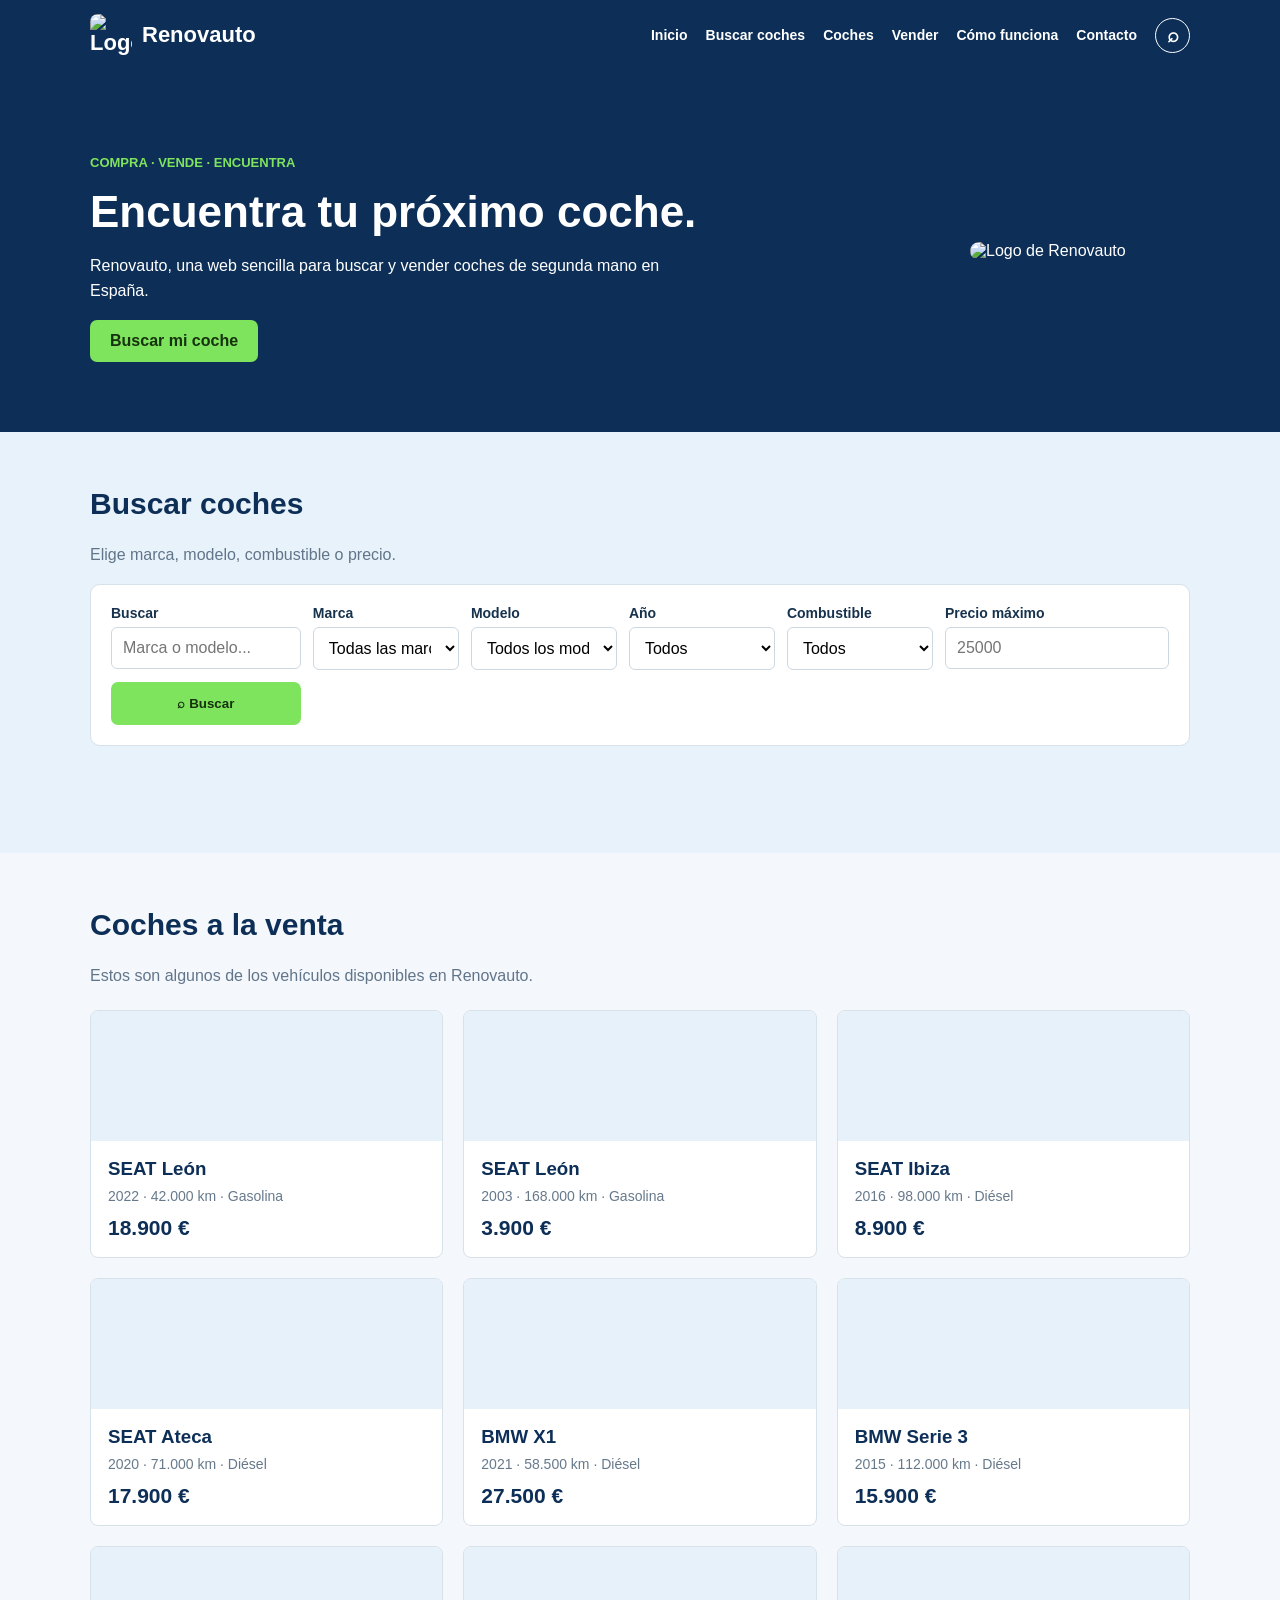
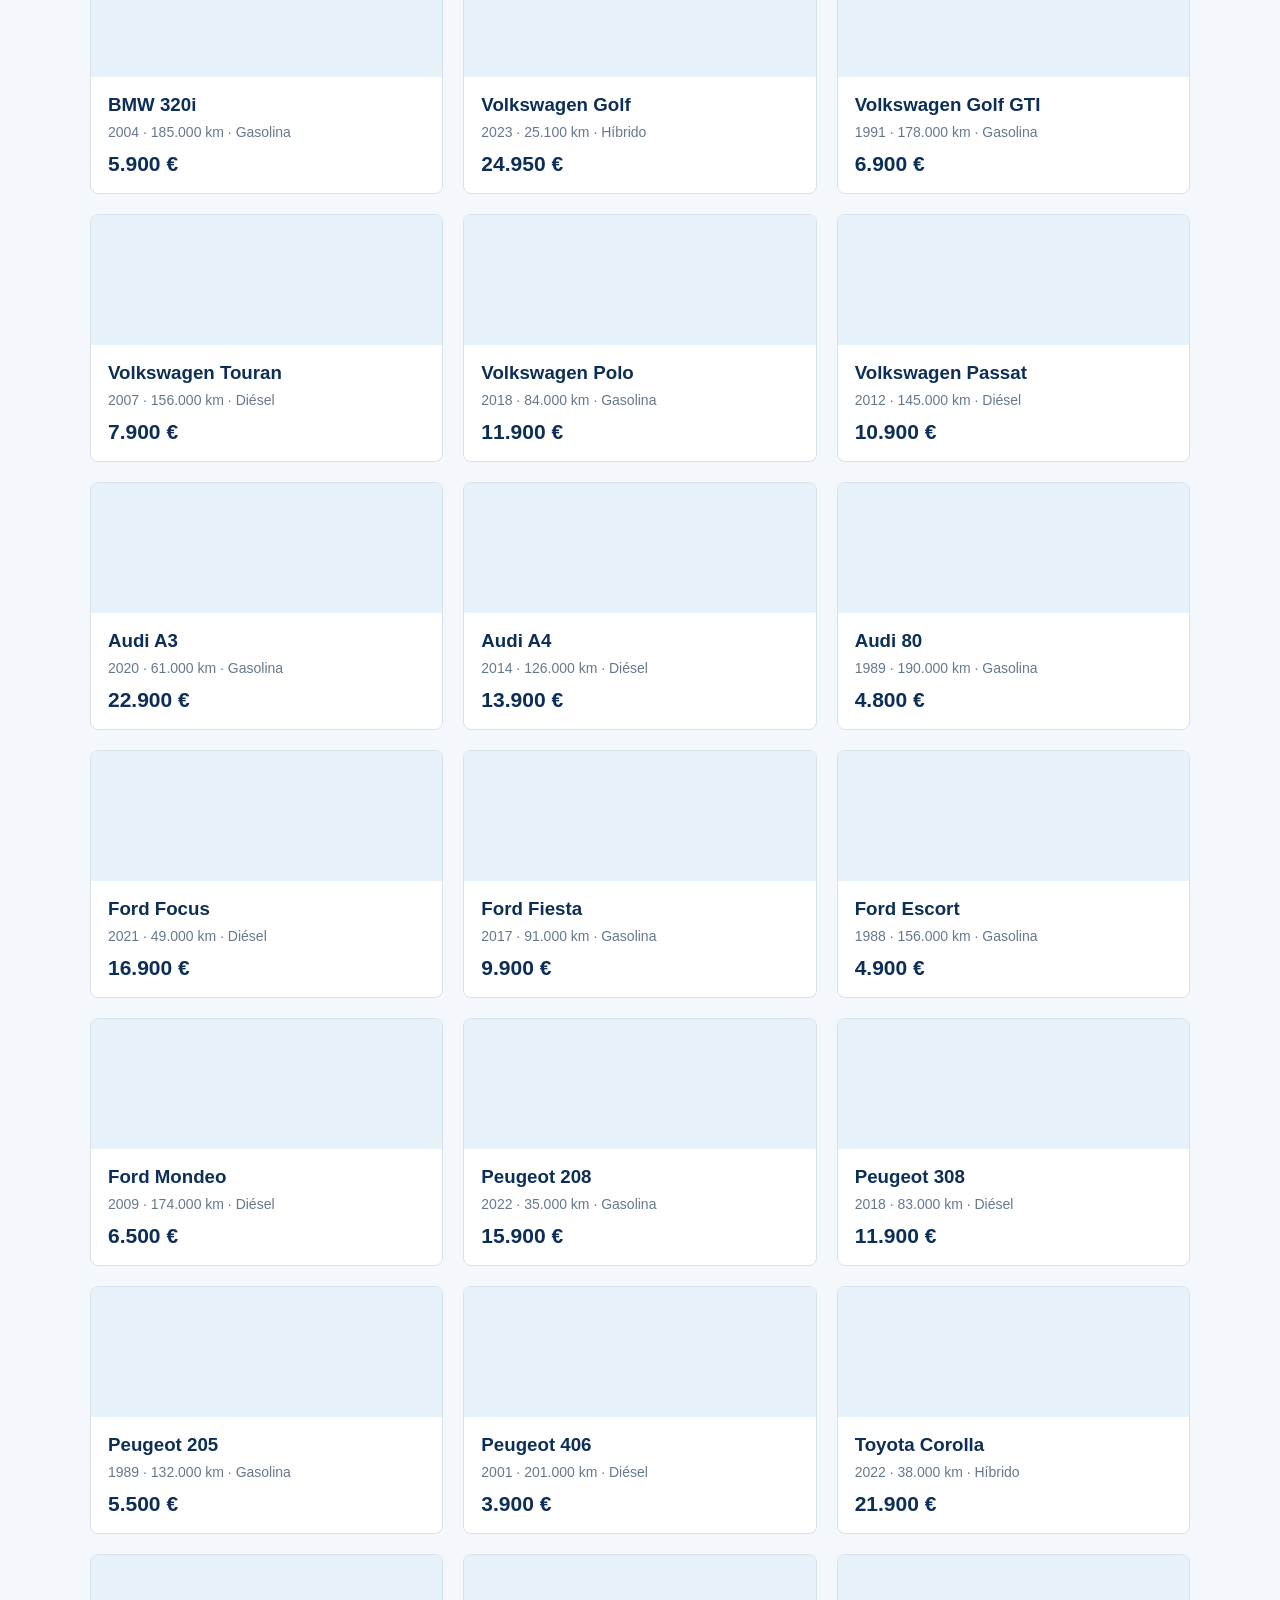
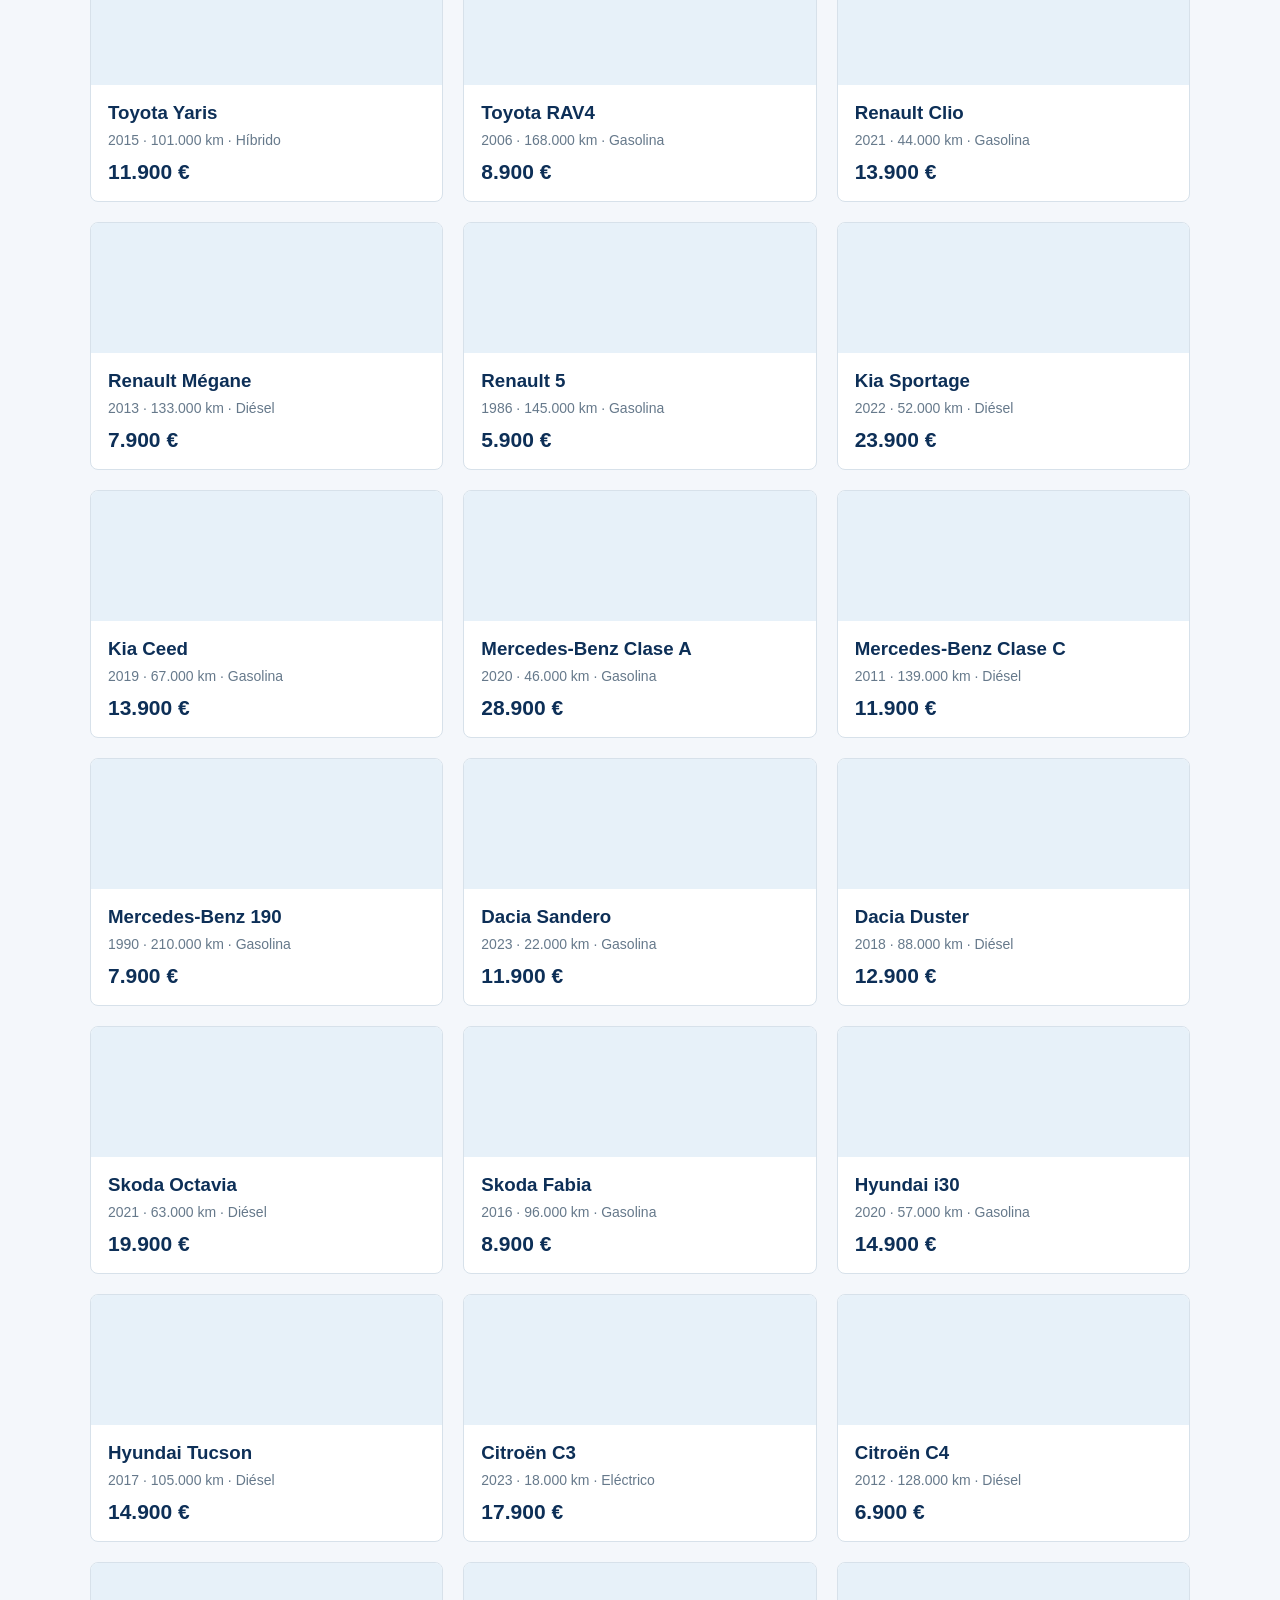
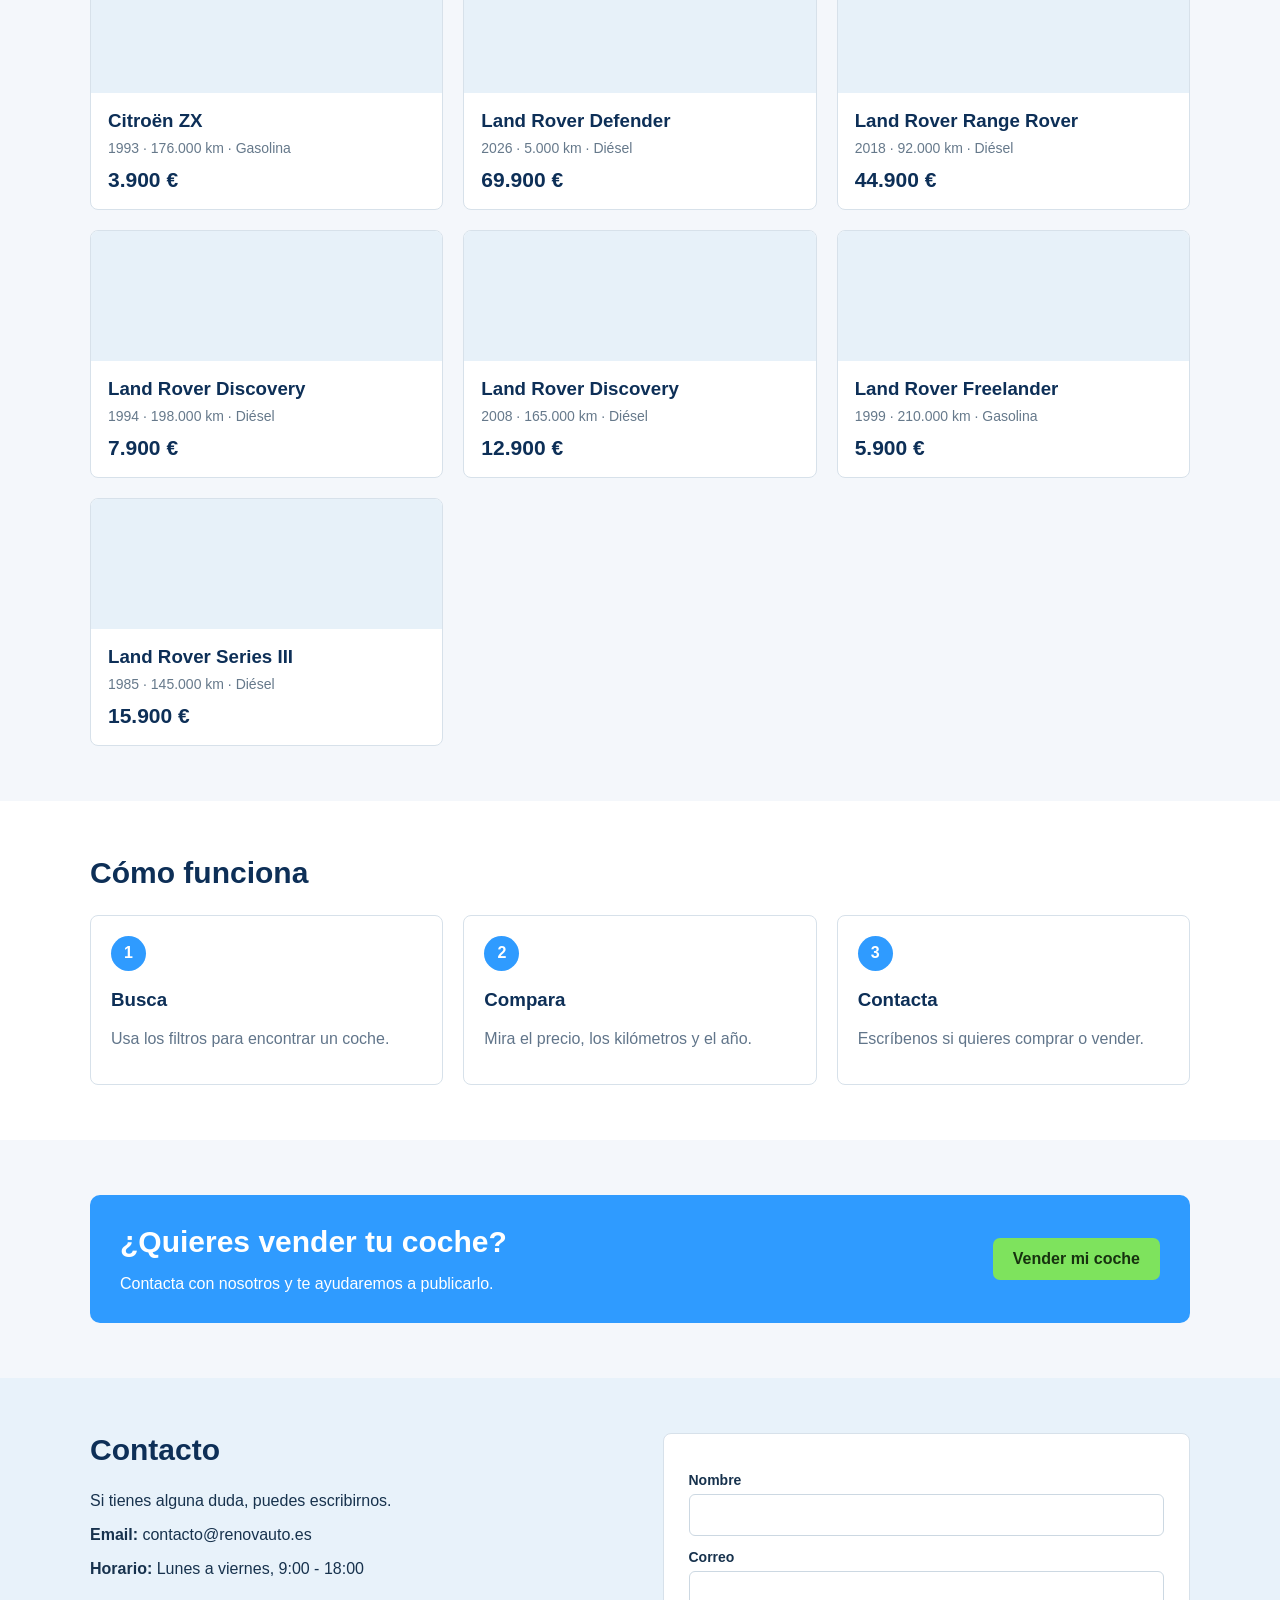
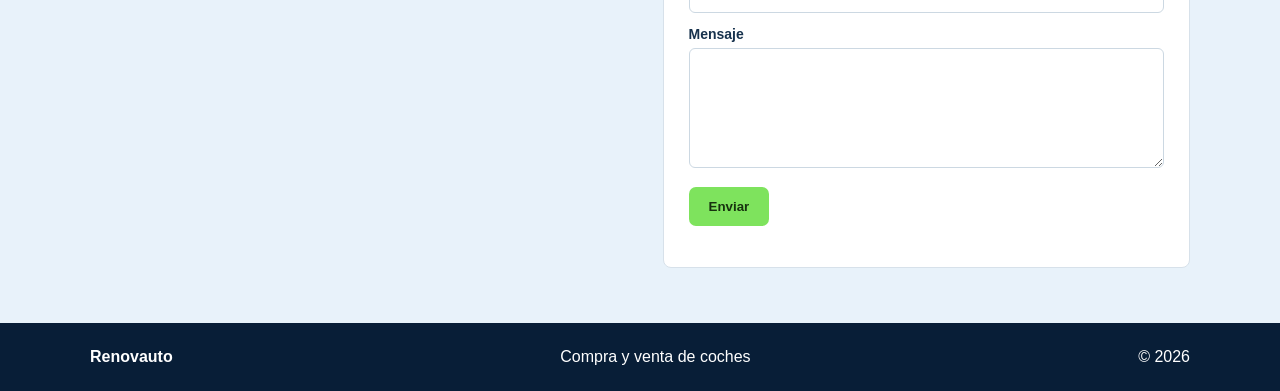
==== index.html @ 88f2d7f3 "Update index.html" ====
<!DOCTYPE html>
<html lang="es">
<head>
  <meta charset="UTF-8">
  <meta name="viewport" content="width=device-width, initial-scale=1.0">
  <title>Renovauto | Compraventa de coches</title>
  <meta name="description" content="Renovauto, web sencilla de compra y venta de vehículos.">
  <link rel="icon" type="image/png" href="favicon.png">
  <link rel="stylesheet" href="estilos.css">
</head>
<body>
  <header>
    <div class="contenedor barra">
      <a class="marca" href="#inicio"><img src="favicon.png" alt="Logo Renovauto"><span>Renovauto</span></a>
      <nav>
        <a href="#inicio">Inicio</a>
        <a href="#buscar">Buscar coches</a>
        <a href="#coches">Coches</a>
        <a href="#vender">Vender</a>
        <a href="#como-funciona">Cómo funciona</a>
        <a href="#contacto">Contacto</a>
        <a class="lupa" href="#buscar" title="Buscar coches">⌕</a>
      </nav>
    </div>
  </header>

  <main>
    <section class="hero" id="inicio">
      <div class="contenedor hero-contenido">
        <div>
          <p class="etiqueta-superior">COMPRA · VENDE · ENCUENTRA</p>
          <h1>Encuentra tu próximo coche.</h1>
          <p>Renovauto, una web sencilla para buscar y vender coches de segunda mano en España.</p>
          <a class="boton" href="#buscar">Buscar mi coche</a>
        </div>
        <img src="favicon.png" alt="Logo de Renovauto" class="hero-logo">
      </div>
    </section>

    <section class="busqueda" id="buscar">
      <div class="contenedor">
        <h2>Buscar coches</h2>
        <p>Elige marca, modelo, combustible o precio.</p>
        <form class="buscador" id="form-busqueda">
          <div>
            <label for="texto-busqueda">Buscar</label>
            <input id="texto-busqueda" type="search" placeholder="Marca o modelo...">
          </div>
          <div>
            <label for="marca">Marca</label>
            <select id="marca">
              <option value="">Todas las marcas</option>
              <option value="audi">Audi</option>
              <option value="bmw">BMW</option>
              <option value="citroen">Citroën</option>
              <option value="dacia">Dacia</option>
              <option value="ford">Ford</option>
              <option value="landrover">Land Rover</option>
              <option value="hyundai">Hyundai</option>
              <option value="kia">Kia</option>
              <option value="mercedes">Mercedes-Benz</option>
              <option value="peugeot">Peugeot</option>
              <option value="renault">Renault</option>
              <option value="seat">SEAT</option>
              <option value="skoda">Skoda</option>
              <option value="toyota">Toyota</option>
              <option value="volkswagen">Volkswagen</option>
            </select>
          </div>
          <div>
            <label for="modelo">Modelo</label>
            <select id="modelo">
              <option value="">Todos los modelos</option>
              <option value="a3">A3</option>
              <option value="a4">A4</option>
              <option value="80">80</option>
              <option value="x1">X1</option>
              <option value="serie 3">Serie 3</option>
              <option value="320i">320i</option>
              <option value="c3">C3</option>
              <option value="c4">C4</option>
              <option value="zx">ZX</option>
              <option value="sandero">Sandero</option>
              <option value="duster">Duster</option>
              <option value="focus">Focus</option>
              <option value="fiesta">Fiesta</option>
              <option value="escort">Escort</option>
              <option value="mondeo">Mondeo</option>
              <option value="defender">Defender</option>
              <option value="discovery">Discovery</option>
              <option value="range rover">Range Rover</option>
              <option value="freelander">Freelander</option>
              <option value="series iii">Series III</option>
              <option value="i30">i30</option>
              <option value="tucson">Tucson</option>
              <option value="sportage">Sportage</option>
              <option value="ceed">Ceed</option>
              <option value="clase a">Clase A</option>
              <option value="clase c">Clase C</option>
              <option value="190">190</option>
              <option value="208">208</option>
              <option value="308">308</option>
              <option value="205">205</option>
              <option value="406">406</option>
              <option value="clio">Clio</option>
              <option value="megane">Mégane</option>
              <option value="5">5</option>
              <option value="leon">León</option>
              <option value="ibiza">Ibiza</option>
              <option value="ateca">Ateca</option>
              <option value="octavia">Octavia</option>
              <option value="fabia">Fabia</option>
              <option value="corolla">Corolla</option>
              <option value="yaris">Yaris</option>
              <option value="rav4">RAV4</option>
              <option value="golf">Golf</option>
              <option value="golf gti">Golf GTI</option>
              <option value="touran">Touran</option>
              <option value="polo">Polo</option>
              <option value="passat">Passat</option>            </select>
          </div>
          <div>
            <label for="ano">Año</label>
            <select id="ano">
              <option value="">Todos</option>
              <option value="2026">2026</option>
              <option value="2020">2020-2025</option>
              <option value="2010">2010-2019</option>
              <option value="2000">2000-2009</option>
              <option value="1990">1990-1999</option>
              <option value="1980">1980-1989</option>
            </select>
          </div>
          <div>
            <label for="combustible">Combustible</label>
            <select id="combustible">
              <option value="">Todos</option>
              <option value="gasolina">Gasolina</option>
              <option value="diesel">Diésel</option>
              <option value="hibrido">Híbrido</option>
              <option value="electrico">Eléctrico</option>
            </select>
          </div>
          <div>
            <label for="precio">Precio máximo</label>
            <input id="precio" type="number" min="0" placeholder="25000">
          </div>
          <button class="boton" type="submit">⌕ Buscar</button>
        </form>
        <p id="resultado-busqueda" class="resultado"></p>
      </div>
    </section>

    <section id="coches">
      <div class="contenedor">
        <h2>Coches a la venta</h2>
        <p>Estos son algunos de los vehículos disponibles en Renovauto.</p>
        <div class="coches" id="lista-coches">
          <article class="coche" data-marca="seat" data-modelo="leon" data-ano="2022" data-combustible="gasolina" data-precio="18900">
            <div class="foto"><img src="img/seatleon.png" alt="SEAT León" onerror="this.style.display='none'; this.parentElement.classList.add('sin-foto');"></div>
            <div class="coche-info"><h3>SEAT León</h3><p>2022 · 42.000 km · Gasolina</p><strong>18.900 €</strong></div>
          </article>
          <article class="coche" data-marca="seat" data-modelo="leon" data-ano="2003" data-combustible="gasolina" data-precio="3900">
            <div class="foto"><img src="img/seatleon.png" alt="SEAT León" onerror="this.style.display='none'; this.parentElement.classList.add('sin-foto');"></div>
            <div class="coche-info"><h3>SEAT León</h3><p>2003 · 168.000 km · Gasolina</p><strong>3.900 €</strong></div>
          </article>
          <article class="coche" data-marca="seat" data-modelo="ibiza" data-ano="2016" data-combustible="diésel" data-precio="8900">
            <div class="foto"><img src="img/seatibiza.png" alt="SEAT Ibiza" onerror="this.style.display='none'; this.parentElement.classList.add('sin-foto');"></div>
            <div class="coche-info"><h3>SEAT Ibiza</h3><p>2016 · 98.000 km · Diésel</p><strong>8.900 €</strong></div>
          </article>
          <article class="coche" data-marca="seat" data-modelo="ateca" data-ano="2020" data-combustible="diésel" data-precio="17900">
            <div class="foto"><img src="img/seatateca.png" alt="SEAT Ateca" onerror="this.style.display='none'; this.parentElement.classList.add('sin-foto');"></div>
            <div class="coche-info"><h3>SEAT Ateca</h3><p>2020 · 71.000 km · Diésel</p><strong>17.900 €</strong></div>
          </article>
          <article class="coche" data-marca="bmw" data-modelo="x1" data-ano="2021" data-combustible="diésel" data-precio="27500">
            <div class="foto"><img src="img/bmwx1.png" alt="BMW X1" onerror="this.style.display='none'; this.parentElement.classList.add('sin-foto');"></div>
            <div class="coche-info"><h3>BMW X1</h3><p>2021 · 58.500 km · Diésel</p><strong>27.500 €</strong></div>
          </article>
          <article class="coche" data-marca="bmw" data-modelo="serie 3" data-ano="2015" data-combustible="diésel" data-precio="15900">
            <div class="foto"><img src="img/bmwserie3.png" alt="BMW Serie 3" onerror="this.style.display='none'; this.parentElement.classList.add('sin-foto');"></div>
            <div class="coche-info"><h3>BMW Serie 3</h3><p>2015 · 112.000 km · Diésel</p><strong>15.900 €</strong></div>
          </article>
          <article class="coche" data-marca="bmw" data-modelo="320i" data-ano="2004" data-combustible="gasolina" data-precio="5900">
            <div class="foto"><img src="img/bmw320i.png" alt="BMW 320i" onerror="this.style.display='none'; this.parentElement.classList.add('sin-foto');"></div>
            <div class="coche-info"><h3>BMW 320i</h3><p>2004 · 185.000 km · Gasolina</p><strong>5.900 €</strong></div>
          </article>
          <article class="coche" data-marca="volkswagen" data-modelo="golf" data-ano="2023" data-combustible="hibrido" data-precio="24950">
            <div class="foto"><img src="img/volkswagengolf.png" alt="Volkswagen Golf" onerror="this.style.display='none'; this.parentElement.classList.add('sin-foto');"></div>
            <div class="coche-info"><h3>Volkswagen Golf</h3><p>2023 · 25.100 km · Híbrido</p><strong>24.950 €</strong></div>
          </article>
          <article class="coche" data-marca="volkswagen" data-modelo="golfgti" data-ano="1991" data-combustible="gasolina" data-precio="6900">
            <div class="foto"><img src="img/volkswagengolfgti.png" alt="Volkswagen Golf GTI" onerror="this.style.display='none'; this.parentElement.classList.add('sin-foto');"></div>
            <div class="coche-info"><h3>Volkswagen Golf GTI</h3><p>1991 · 178.000 km · Gasolina</p><strong>6.900 €</strong></div>
          </article>
          <article class="coche" data-marca="volkswagen" data-modelo="touran" data-ano="2007" data-combustible="diésel" data-precio="7900">
            <div class="foto"><img src="img/volkswagentouran.png" alt="Volkswagen Touran" onerror="this.style.display='none'; this.parentElement.classList.add('sin-foto');"></div>
            <div class="coche-info"><h3>Volkswagen Touran</h3><p>2007 · 156.000 km · Diésel</p><strong>7.900 €</strong></div>
          </article>
          <article class="coche" data-marca="volkswagen" data-modelo="polo" data-ano="2018" data-combustible="gasolina" data-precio="11900">
            <div class="foto"><img src="img/volkswagenpolo.png" alt="Volkswagen Polo" onerror="this.style.display='none'; this.parentElement.classList.add('sin-foto');"></div>
            <div class="coche-info"><h3>Volkswagen Polo</h3><p>2018 · 84.000 km · Gasolina</p><strong>11.900 €</strong></div>
          </article>
          <article class="coche" data-marca="volkswagen" data-modelo="passat" data-ano="2012" data-combustible="diésel" data-precio="10900">
            <div class="foto"><img src="img/volkswagenpassat.png" alt="Volkswagen Passat" onerror="this.style.display='none'; this.parentElement.classList.add('sin-foto');"></div>
            <div class="coche-info"><h3>Volkswagen Passat</h3><p>2012 · 145.000 km · Diésel</p><strong>10.900 €</strong></div>
          </article>
          <article class="coche" data-marca="audi" data-modelo="a3" data-ano="2020" data-combustible="gasolina" data-precio="22900">
            <div class="foto"><img src="img/audia3.png" alt="Audi A3" onerror="this.style.display='none'; this.parentElement.classList.add('sin-foto');"></div>
            <div class="coche-info"><h3>Audi A3</h3><p>2020 · 61.000 km · Gasolina</p><strong>22.900 €</strong></div>
          </article>
          <article class="coche" data-marca="audi" data-modelo="a4" data-ano="2014" data-combustible="diésel" data-precio="13900">
            <div class="foto"><img src="img/audia4.png" alt="Audi A4" onerror="this.style.display='none'; this.parentElement.classList.add('sin-foto');"></div>
            <div class="coche-info"><h3>Audi A4</h3><p>2014 · 126.000 km · Diésel</p><strong>13.900 €</strong></div>
          </article>
          <article class="coche" data-marca="audi" data-modelo="80" data-ano="1989" data-combustible="gasolina" data-precio="4800">
            <div class="foto"><img src="img/audi80.png" alt="Audi 80" onerror="this.style.display='none'; this.parentElement.classList.add('sin-foto');"></div>
            <div class="coche-info"><h3>Audi 80</h3><p>1989 · 190.000 km · Gasolina</p><strong>4.800 €</strong></div>
          </article>
          <article class="coche" data-marca="ford" data-modelo="focus" data-ano="2021" data-combustible="diésel" data-precio="16900">
            <div class="foto"><img src="img/fordfocus.png" alt="Ford Focus" onerror="this.style.display='none'; this.parentElement.classList.add('sin-foto');"></div>
            <div class="coche-info"><h3>Ford Focus</h3><p>2021 · 49.000 km · Diésel</p><strong>16.900 €</strong></div>
          </article>
          <article class="coche" data-marca="ford" data-modelo="fiesta" data-ano="2017" data-combustible="gasolina" data-precio="9900">
            <div class="foto"><img src="img/fordfiesta.png" alt="Ford Fiesta" onerror="this.style.display='none'; this.parentElement.classList.add('sin-foto');"></div>
            <div class="coche-info"><h3>Ford Fiesta</h3><p>2017 · 91.000 km · Gasolina</p><strong>9.900 €</strong></div>
          </article>
          <article class="coche" data-marca="ford" data-modelo="escort" data-ano="1988" data-combustible="gasolina" data-precio="4900">
            <div class="foto"><img src="img/fordescort.png" alt="Ford Escort" onerror="this.style.display='none'; this.parentElement.classList.add('sin-foto');"></div>
            <div class="coche-info"><h3>Ford Escort</h3><p>1988 · 156.000 km · Gasolina</p><strong>4.900 €</strong></div>
          </article>
          <article class="coche" data-marca="ford" data-modelo="mondeo" data-ano="2009" data-combustible="diésel" data-precio="6500">
            <div class="foto"><img src="img/fordmondeo.png" alt="Ford Mondeo" onerror="this.style.display='none'; this.parentElement.classList.add('sin-foto');"></div>
            <div class="coche-info"><h3>Ford Mondeo</h3><p>2009 · 174.000 km · Diésel</p><strong>6.500 €</strong></div>
          </article>
          <article class="coche" data-marca="peugeot" data-modelo="208" data-ano="2022" data-combustible="gasolina" data-precio="15900">
            <div class="foto"><img src="img/peugeot208.png" alt="Peugeot 208" onerror="this.style.display='none'; this.parentElement.classList.add('sin-foto');"></div>
            <div class="coche-info"><h3>Peugeot 208</h3><p>2022 · 35.000 km · Gasolina</p><strong>15.900 €</strong></div>
          </article>
          <article class="coche" data-marca="peugeot" data-modelo="308" data-ano="2018" data-combustible="diésel" data-precio="11900">
            <div class="foto"><img src="img/peugeot308.png" alt="Peugeot 308" onerror="this.style.display='none'; this.parentElement.classList.add('sin-foto');"></div>
            <div class="coche-info"><h3>Peugeot 308</h3><p>2018 · 83.000 km · Diésel</p><strong>11.900 €</strong></div>
          </article>
          <article class="coche" data-marca="peugeot" data-modelo="205" data-ano="1989" data-combustible="gasolina" data-precio="5500">
            <div class="foto"><img src="img/peugeot205.png" alt="Peugeot 205" onerror="this.style.display='none'; this.parentElement.classList.add('sin-foto');"></div>
            <div class="coche-info"><h3>Peugeot 205</h3><p>1989 · 132.000 km · Gasolina</p><strong>5.500 €</strong></div>
          </article>
          <article class="coche" data-marca="peugeot" data-modelo="406" data-ano="2001" data-combustible="diésel" data-precio="3900">
            <div class="foto"><img src="img/peugeot406.png" alt="Peugeot 406" onerror="this.style.display='none'; this.parentElement.classList.add('sin-foto');"></div>
            <div class="coche-info"><h3>Peugeot 406</h3><p>2001 · 201.000 km · Diésel</p><strong>3.900 €</strong></div>
          </article>
          <article class="coche" data-marca="toyota" data-modelo="corolla" data-ano="2022" data-combustible="hibrido" data-precio="21900">
            <div class="foto"><img src="img/toyotacorolla.png" alt="Toyota Corolla" onerror="this.style.display='none'; this.parentElement.classList.add('sin-foto');"></div>
            <div class="coche-info"><h3>Toyota Corolla</h3><p>2022 · 38.000 km · Híbrido</p><strong>21.900 €</strong></div>
          </article>
          <article class="coche" data-marca="toyota" data-modelo="yaris" data-ano="2015" data-combustible="hibrido" data-precio="11900">
            <div class="foto"><img src="img/toyotayaris.png" alt="Toyota Yaris" onerror="this.style.display='none'; this.parentElement.classList.add('sin-foto');"></div>
            <div class="coche-info"><h3>Toyota Yaris</h3><p>2015 · 101.000 km · Híbrido</p><strong>11.900 €</strong></div>
          </article>
          <article class="coche" data-marca="toyota" data-modelo="rav4" data-ano="2006" data-combustible="gasolina" data-precio="8900">
            <div class="foto"><img src="img/toyotarav4.png" alt="Toyota RAV4" onerror="this.style.display='none'; this.parentElement.classList.add('sin-foto');"></div>
            <div class="coche-info"><h3>Toyota RAV4</h3><p>2006 · 168.000 km · Gasolina</p><strong>8.900 €</strong></div>
          </article>
          <article class="coche" data-marca="renault" data-modelo="clio" data-ano="2021" data-combustible="gasolina" data-precio="13900">
            <div class="foto"><img src="img/renaultclio.png" alt="Renault Clio" onerror="this.style.display='none'; this.parentElement.classList.add('sin-foto');"></div>
            <div class="coche-info"><h3>Renault Clio</h3><p>2021 · 44.000 km · Gasolina</p><strong>13.900 €</strong></div>
          </article>
          <article class="coche" data-marca="renault" data-modelo="megane" data-ano="2013" data-combustible="diésel" data-precio="7900">
            <div class="foto"><img src="img/renaultmegane.png" alt="Renault Mégane" onerror="this.style.display='none'; this.parentElement.classList.add('sin-foto');"></div>
            <div class="coche-info"><h3>Renault Mégane</h3><p>2013 · 133.000 km · Diésel</p><strong>7.900 €</strong></div>
          </article>
          <article class="coche" data-marca="renault" data-modelo="5" data-ano="1986" data-combustible="gasolina" data-precio="5900">
            <div class="foto"><img src="img/renault5.png" alt="Renault 5" onerror="this.style.display='none'; this.parentElement.classList.add('sin-foto');"></div>
            <div class="coche-info"><h3>Renault 5</h3><p>1986 · 145.000 km · Gasolina</p><strong>5.900 €</strong></div>
          </article>
          <article class="coche" data-marca="kia" data-modelo="sportage" data-ano="2022" data-combustible="diésel" data-precio="23900">
            <div class="foto"><img src="img/kiasportage.png" alt="Kia Sportage" onerror="this.style.display='none'; this.parentElement.classList.add('sin-foto');"></div>
            <div class="coche-info"><h3>Kia Sportage</h3><p>2022 · 52.000 km · Diésel</p><strong>23.900 €</strong></div>
          </article>
          <article class="coche" data-marca="kia" data-modelo="ceed" data-ano="2019" data-combustible="gasolina" data-precio="13900">
            <div class="foto"><img src="img/kiaceed.png" alt="Kia Ceed" onerror="this.style.display='none'; this.parentElement.classList.add('sin-foto');"></div>
            <div class="coche-info"><h3>Kia Ceed</h3><p>2019 · 67.000 km · Gasolina</p><strong>13.900 €</strong></div>
          </article>
          <article class="coche" data-marca="mercedes" data-modelo="clase a" data-ano="2020" data-combustible="gasolina" data-precio="28900">
            <div class="foto"><img src="img/mercedesclasea.png" alt="Mercedes-Benz Clase A" onerror="this.style.display='none'; this.parentElement.classList.add('sin-foto');"></div>
            <div class="coche-info"><h3>Mercedes-Benz Clase A</h3><p>2020 · 46.000 km · Gasolina</p><strong>28.900 €</strong></div>
          </article>
          <article class="coche" data-marca="mercedes" data-modelo="clase c" data-ano="2011" data-combustible="diésel" data-precio="11900">
            <div class="foto"><img src="img/mercedesclasec.png" alt="Mercedes-Benz Clase C" onerror="this.style.display='none'; this.parentElement.classList.add('sin-foto');"></div>
            <div class="coche-info"><h3>Mercedes-Benz Clase C</h3><p>2011 · 139.000 km · Diésel</p><strong>11.900 €</strong></div>
          </article>
          <article class="coche" data-marca="mercedes" data-modelo="190" data-ano="1990" data-combustible="gasolina" data-precio="7900">
            <div class="foto"><img src="img/mercedes190.png" alt="Mercedes-Benz 190" onerror="this.style.display='none'; this.parentElement.classList.add('sin-foto');"></div>
            <div class="coche-info"><h3>Mercedes-Benz 190</h3><p>1990 · 210.000 km · Gasolina</p><strong>7.900 €</strong></div>
          </article>
          <article class="coche" data-marca="dacia" data-modelo="sandero" data-ano="2023" data-combustible="gasolina" data-precio="11900">
            <div class="foto"><img src="img/daciasandero.png" alt="Dacia Sandero" onerror="this.style.display='none'; this.parentElement.classList.add('sin-foto');"></div>
            <div class="coche-info"><h3>Dacia Sandero</h3><p>2023 · 22.000 km · Gasolina</p><strong>11.900 €</strong></div>
          </article>
          <article class="coche" data-marca="dacia" data-modelo="duster" data-ano="2018" data-combustible="diésel" data-precio="12900">
            <div class="foto"><img src="img/daciaduster.png" alt="Dacia Duster" onerror="this.style.display='none'; this.parentElement.classList.add('sin-foto');"></div>
            <div class="coche-info"><h3>Dacia Duster</h3><p>2018 · 88.000 km · Diésel</p><strong>12.900 €</strong></div>
          </article>
          <article class="coche" data-marca="skoda" data-modelo="octavia" data-ano="2021" data-combustible="diésel" data-precio="19900">
            <div class="foto"><img src="img/skodaoctavia.png" alt="Skoda Octavia" onerror="this.style.display='none'; this.parentElement.classList.add('sin-foto');"></div>
            <div class="coche-info"><h3>Skoda Octavia</h3><p>2021 · 63.000 km · Diésel</p><strong>19.900 €</strong></div>
          </article>
          <article class="coche" data-marca="skoda" data-modelo="fabia" data-ano="2016" data-combustible="gasolina" data-precio="8900">
            <div class="foto"><img src="img/skodafabia.png" alt="Skoda Fabia" onerror="this.style.display='none'; this.parentElement.classList.add('sin-foto');"></div>
            <div class="coche-info"><h3>Skoda Fabia</h3><p>2016 · 96.000 km · Gasolina</p><strong>8.900 €</strong></div>
          </article>
          <article class="coche" data-marca="hyundai" data-modelo="i30" data-ano="2020" data-combustible="gasolina" data-precio="14900">
            <div class="foto"><img src="img/hyundaii30.png" alt="Hyundai i30" onerror="this.style.display='none'; this.parentElement.classList.add('sin-foto');"></div>
            <div class="coche-info"><h3>Hyundai i30</h3><p>2020 · 57.000 km · Gasolina</p><strong>14.900 €</strong></div>
          </article>
          <article class="coche" data-marca="hyundai" data-modelo="tucson" data-ano="2017" data-combustible="diésel" data-precio="14900">
            <div class="foto"><img src="img/hyundaitucson.png" alt="Hyundai Tucson" onerror="this.style.display='none'; this.parentElement.classList.add('sin-foto');"></div>
            <div class="coche-info"><h3>Hyundai Tucson</h3><p>2017 · 105.000 km · Diésel</p><strong>14.900 €</strong></div>
          </article>
          <article class="coche" data-marca="citroen" data-modelo="c3" data-ano="2023" data-combustible="electrico" data-precio="17900">
            <div class="foto"><img src="img/citroenc3.png" alt="Citroën C3" onerror="this.style.display='none'; this.parentElement.classList.add('sin-foto');"></div>
            <div class="coche-info"><h3>Citroën C3</h3><p>2023 · 18.000 km · Eléctrico</p><strong>17.900 €</strong></div>
          </article>
          <article class="coche" data-marca="citroen" data-modelo="c4" data-ano="2012" data-combustible="diésel" data-precio="6900">
            <div class="foto"><img src="img/citroenc4.png" alt="Citroën C4" onerror="this.style.display='none'; this.parentElement.classList.add('sin-foto');"></div>
            <div class="coche-info"><h3>Citroën C4</h3><p>2012 · 128.000 km · Diésel</p><strong>6.900 €</strong></div>
          </article>
          <article class="coche" data-marca="citroen" data-modelo="zx" data-ano="1993" data-combustible="gasolina" data-precio="3900">
            <div class="foto"><img src="img/citroenzx.png" alt="Citroën ZX" onerror="this.style.display='none'; this.parentElement.classList.add('sin-foto');"></div>
            <div class="coche-info"><h3>Citroën ZX</h3><p>1993 · 176.000 km · Gasolina</p><strong>3.900 €</strong></div>
          </article>
          <article class="coche" data-marca="landrover" data-modelo="defender" data-ano="2026" data-combustible="diésel" data-precio="69900">
            <div class="foto"><img src="img/landroverdefender.png" alt="Land Rover Defender" onerror="this.style.display='none'; this.parentElement.classList.add('sin-foto');"></div>
            <div class="coche-info"><h3>Land Rover Defender</h3><p>2026 · 5.000 km · Diésel</p><strong>69.900 €</strong></div>
          </article>
          <article class="coche" data-marca="landrover" data-modelo="range rover" data-ano="2018" data-combustible="diésel" data-precio="44900">
            <div class="foto"><img src="img/landroverrangerover.png" alt="Land Rover Range Rover" onerror="this.style.display='none'; this.parentElement.classList.add('sin-foto');"></div>
            <div class="coche-info"><h3>Land Rover Range Rover</h3><p>2018 · 92.000 km · Diésel</p><strong>44.900 €</strong></div>
          </article>
          <article class="coche" data-marca="landrover" data-modelo="discovery" data-ano="1994" data-combustible="diésel" data-precio="7900">
            <div class="foto"><img src="img/landroverdiscovery.png" alt="Land Rover Discovery" onerror="this.style.display='none'; this.parentElement.classList.add('sin-foto');"></div>
            <div class="coche-info"><h3>Land Rover Discovery</h3><p>1994 · 198.000 km · Diésel</p><strong>7.900 €</strong></div>
          </article>
          <article class="coche" data-marca="landrover" data-modelo="discovery" data-ano="2008" data-combustible="diésel" data-precio="12900">
            <div class="foto"><img src="img/landroverdiscovery.png" alt="Land Rover Discovery" onerror="this.style.display='none'; this.parentElement.classList.add('sin-foto');"></div>
            <div class="coche-info"><h3>Land Rover Discovery</h3><p>2008 · 165.000 km · Diésel</p><strong>12.900 €</strong></div>
          </article>
          <article class="coche" data-marca="landrover" data-modelo="freelander" data-ano="1999" data-combustible="gasolina" data-precio="5900">
            <div class="foto"><img src="img/landroverfreelander.png" alt="Land Rover Freelander" onerror="this.style.display='none'; this.parentElement.classList.add('sin-foto');"></div>
            <div class="coche-info"><h3>Land Rover Freelander</h3><p>1999 · 210.000 km · Gasolina</p><strong>5.900 €</strong></div>
          </article>
          <article class="coche" data-marca="landrover" data-modelo="series iii" data-ano="1985" data-combustible="diésel" data-precio="15900">
            <div class="foto"><img src="img/landroverseriesiii.png" alt="Land Rover Series III" onerror="this.style.display='none'; this.parentElement.classList.add('sin-foto');"></div>
            <div class="coche-info"><h3>Land Rover Series III</h3><p>1985 · 145.000 km · Diésel</p><strong>15.900 €</strong></div>
          </article>
        </div>
        <p id="sin-resultados" class="sin-resultados">No se han encontrado coches con esos filtros.</p>
      </div>
    </section>

    <section class="como" id="como-funciona">
      <div class="contenedor">
        <h2>Cómo funciona</h2>
        <div class="pasos">
          <div><b>1</b><h3>Busca</h3><p>Usa los filtros para encontrar un coche.</p></div>
          <div><b>2</b><h3>Compara</h3><p>Mira el precio, los kilómetros y el año.</p></div>
          <div><b>3</b><h3>Contacta</h3><p>Escríbenos si quieres comprar o vender.</p></div>
        </div>
      </div>
    </section>

    <section id="vender">
      <div class="contenedor vender">
        <div><h2>¿Quieres vender tu coche?</h2><p>Contacta con nosotros y te ayudaremos a publicarlo.</p></div>
        <a class="boton" href="#contacto">Vender mi coche</a>
      </div>
    </section>

    <section class="contacto" id="contacto">
      <div class="contenedor contacto-grid">
        <div>
          <h2>Contacto</h2>
          <p>Si tienes alguna duda, puedes escribirnos.</p>
          <p><b>Email:</b> contacto@renovauto.es</p>
          <p><b>Horario:</b> Lunes a viernes, 9:00 - 18:00</p>
        </div>
        <form class="formulario" id="form-contacto">
          <label for="nombre">Nombre</label><input id="nombre" type="text" required>
          <label for="email">Correo</label><input id="email" type="email" required>
          <label for="mensaje">Mensaje</label><textarea id="mensaje"></textarea>
          <button class="boton" type="submit">Enviar</button>
          <p id="mensaje-formulario"></p>
        </form>
      </div>
    </section>
  </main>

  <footer><div class="contenedor pie"><b>Renovauto</b><span>Compra y venta de coches</span><span>© 2026</span></div></footer>

  <script>
    const formulario = document.getElementById('form-busqueda');
    const coches = [...document.querySelectorAll('.coche')];
    const resultado = document.getElementById('resultado-busqueda');
    const sinResultados = document.getElementById('sin-resultados');

    function normalizar(texto) {
      return texto.toLowerCase().normalize('NFD').replace(/[\u0300-\u036f]/g, '');
    }

    formulario.addEventListener('submit', function (e) {
      e.preventDefault();
      const texto = normalizar(document.getElementById('texto-busqueda').value.trim());
      const marca = document.getElementById('marca').value;
      const modelo = normalizar(document.getElementById('modelo').value);
      const ano = document.getElementById('ano').value;
      const combustible = document.getElementById('combustible').value;
      const precio = Number(document.getElementById('precio').value) || Infinity;
      let encontrados = 0;

      coches.forEach(coche => {
        const nombre = normalizar(coche.querySelector('h3').textContent);
        const coincideTexto = !texto || nombre.includes(texto);
        const coincideMarca = !marca || coche.dataset.marca === marca;
        const coincideModelo = !modelo || coche.dataset.modelo === modelo;
        const anoCoche = Number(coche.dataset.ano || coche.querySelector('p').textContent.match(/\d{4}/)?.[0] || 0);
        let coincideAno = true;
        if (ano === '2026') coincideAno = anoCoche === 2026;
        else if (ano) coincideAno = anoCoche >= Number(ano) && anoCoche < Number(ano) + 10;
        const coincideCombustible = !combustible || coche.dataset.combustible === combustible;
        const coincidePrecio = Number(coche.dataset.precio) <= precio;
        const mostrar = coincideTexto && coincideMarca && coincideModelo && coincideAno && coincideCombustible && coincidePrecio;
        coche.style.display = mostrar ? '' : 'none';
        if (mostrar) encontrados++;
      });

      sinResultados.style.display = encontrados ? 'none' : 'block';
      resultado.textContent = encontrados + ' coche' + (encontrados === 1 ? '' : 's') + ' encontrado' + (encontrados === 1 ? '' : 's') + '.';
      document.getElementById('coches').scrollIntoView({ behavior: 'smooth' });
    });

    document.getElementById('form-contacto').addEventListener('submit', function (e) {
      e.preventDefault();
      document.getElementById('mensaje-formulario').textContent = 'Mensaje enviado correctamente (demo).';
      this.reset();
    });
  </script>
</body>
</html>
---- estilos.css ----
* { box-sizing: border-box; }
html { scroll-behavior: smooth; }
body { margin: 0; font-family: Arial, sans-serif; color: #17324d; background: #f4f7fb; }
a { text-decoration: none; color: inherit; }
.contenedor { width: 90%; max-width: 1100px; margin: auto; }

header { background: #0d2f57; color: white; }
.barra { min-height: 70px; display: flex; align-items: center; justify-content: space-between; gap: 20px; }
.marca { display: flex; align-items: center; gap: 10px; font-size: 22px; font-weight: bold; }
.marca img { width: 42px; height: 42px; border-radius: 8px; }
nav { display: flex; align-items: center; gap: 18px; flex-wrap: wrap; justify-content: center; }
nav a { font-size: 14px; font-weight: bold; }
nav a:hover { color: #7ee35d; }
.lupa { width: 35px; height: 35px; border: 1px solid white; border-radius: 50%; display: grid; place-items: center; font-size: 20px; }

.hero { background: #0d2f57; color: white; padding: 70px 0; }
.hero-contenido { display: flex; align-items: center; justify-content: space-between; gap: 40px; }
.hero h1 { font-size: 44px; margin: 10px 0; }
.hero p { max-width: 600px; line-height: 1.6; }
.etiqueta-superior { color: #7ee35d; font-size: 13px; font-weight: bold; }
.hero-logo { width: 220px; border-radius: 20px; }
.boton { display: inline-block; background: #7ee35d; color: #17320f; border: 0; padding: 12px 20px; border-radius: 7px; font-weight: bold; cursor: pointer; }
.boton:hover { opacity: .9; }

section { padding: 55px 0; }
h2 { color: #0d2f57; margin-top: 0; font-size: 30px; }
section > .contenedor > p { color: #61758a; }
.busqueda { background: #e8f2fa; }
.buscador { background: white; padding: 20px; border: 1px solid #d7e1ea; border-radius: 10px; display: grid; grid-template-columns: 1.3fr 1fr 1fr 1fr 1fr auto; gap: 12px; margin-top: 20px; }
.buscador label, .formulario label { display: block; margin-bottom: 6px; font-weight: bold; font-size: 14px; }
input, select, textarea { width: 100%; padding: 11px; border: 1px solid #ccd8e2; border-radius: 6px; font: inherit; background: white; }
.buscador .boton { align-self: end; height: 43px; white-space: nowrap; }
.resultado { min-height: 20px; color: #28658e; }

.coches { display: grid; grid-template-columns: repeat(3, 1fr); gap: 20px; margin-top: 25px; }
.coche { background: white; border: 1px solid #d7e1ea; border-radius: 8px; overflow: hidden; }
.coche:hover { box-shadow: 0 5px 15px rgba(0,0,0,.08); }
.foto { height: 130px; display: grid; place-items: center; background: #e7f1f9; font-size: 60px; }
.coche-info { padding: 17px; }
.coche h3 { color: #0d2f57; margin: 0 0 8px; }
.coche p { color: #66798b; font-size: 14px; margin: 0 0 12px; }
.coche strong { font-size: 21px; color: #0d2f57; }
.sin-resultados { display: none; background: white; border: 1px solid #ccd8e2; padding: 20px; text-align: center; }

.como { background: white; }
.pasos { display: grid; grid-template-columns: repeat(3, 1fr); gap: 20px; }
.pasos div { border: 1px solid #d7e1ea; padding: 20px; border-radius: 8px; }
.pasos b { background: #2f9bff; color: white; border-radius: 50%; width: 35px; height: 35px; display: grid; place-items: center; }
.pasos h3 { color: #0d2f57; }
.pasos p { color: #61758a; }

.vender { background: #2f9bff; color: white; padding: 30px; border-radius: 10px; display: flex; justify-content: space-between; align-items: center; gap: 20px; }
.vender h2 { color: white; margin-bottom: 8px; }
.vender p { margin-bottom: 0; }

.contacto { background: #e8f2fa; }
.contacto-grid { display: grid; grid-template-columns: 1fr 1fr; gap: 45px; }
.formulario { background: white; padding: 25px; border-radius: 8px; border: 1px solid #d7e1ea; }
.formulario label { margin-top: 13px; }
.formulario textarea { min-height: 120px; resize: vertical; }
.formulario .boton { margin-top: 15px; }
#mensaje-formulario { color: #367327; font-weight: bold; }

footer { background: #081e37; color: white; padding: 25px 0; }
.pie { display: flex; justify-content: space-between; gap: 20px; flex-wrap: wrap; }

@media (max-width: 1000px) {
  .buscador { grid-template-columns: repeat(2, 1fr); }
  .buscador .boton { grid-column: span 2; }
  .coches { grid-template-columns: repeat(2, 1fr); }
}
@media (max-width: 750px) {
  .barra, .hero-contenido, .vender { flex-direction: column; }
  .barra { padding: 12px 0; }
  .hero { text-align: center; }
  .hero-logo { width: 170px; }
  .hero h1 { font-size: 36px; }
  nav { gap: 10px 14px; }
  .coches, .pasos, .contacto-grid { grid-template-columns: 1fr; }
}
@media (max-width: 500px) {
  .buscador { grid-template-columns: 1fr; }
  .buscador .boton { grid-column: auto; }
  .hero h1 { font-size: 30px; }
}
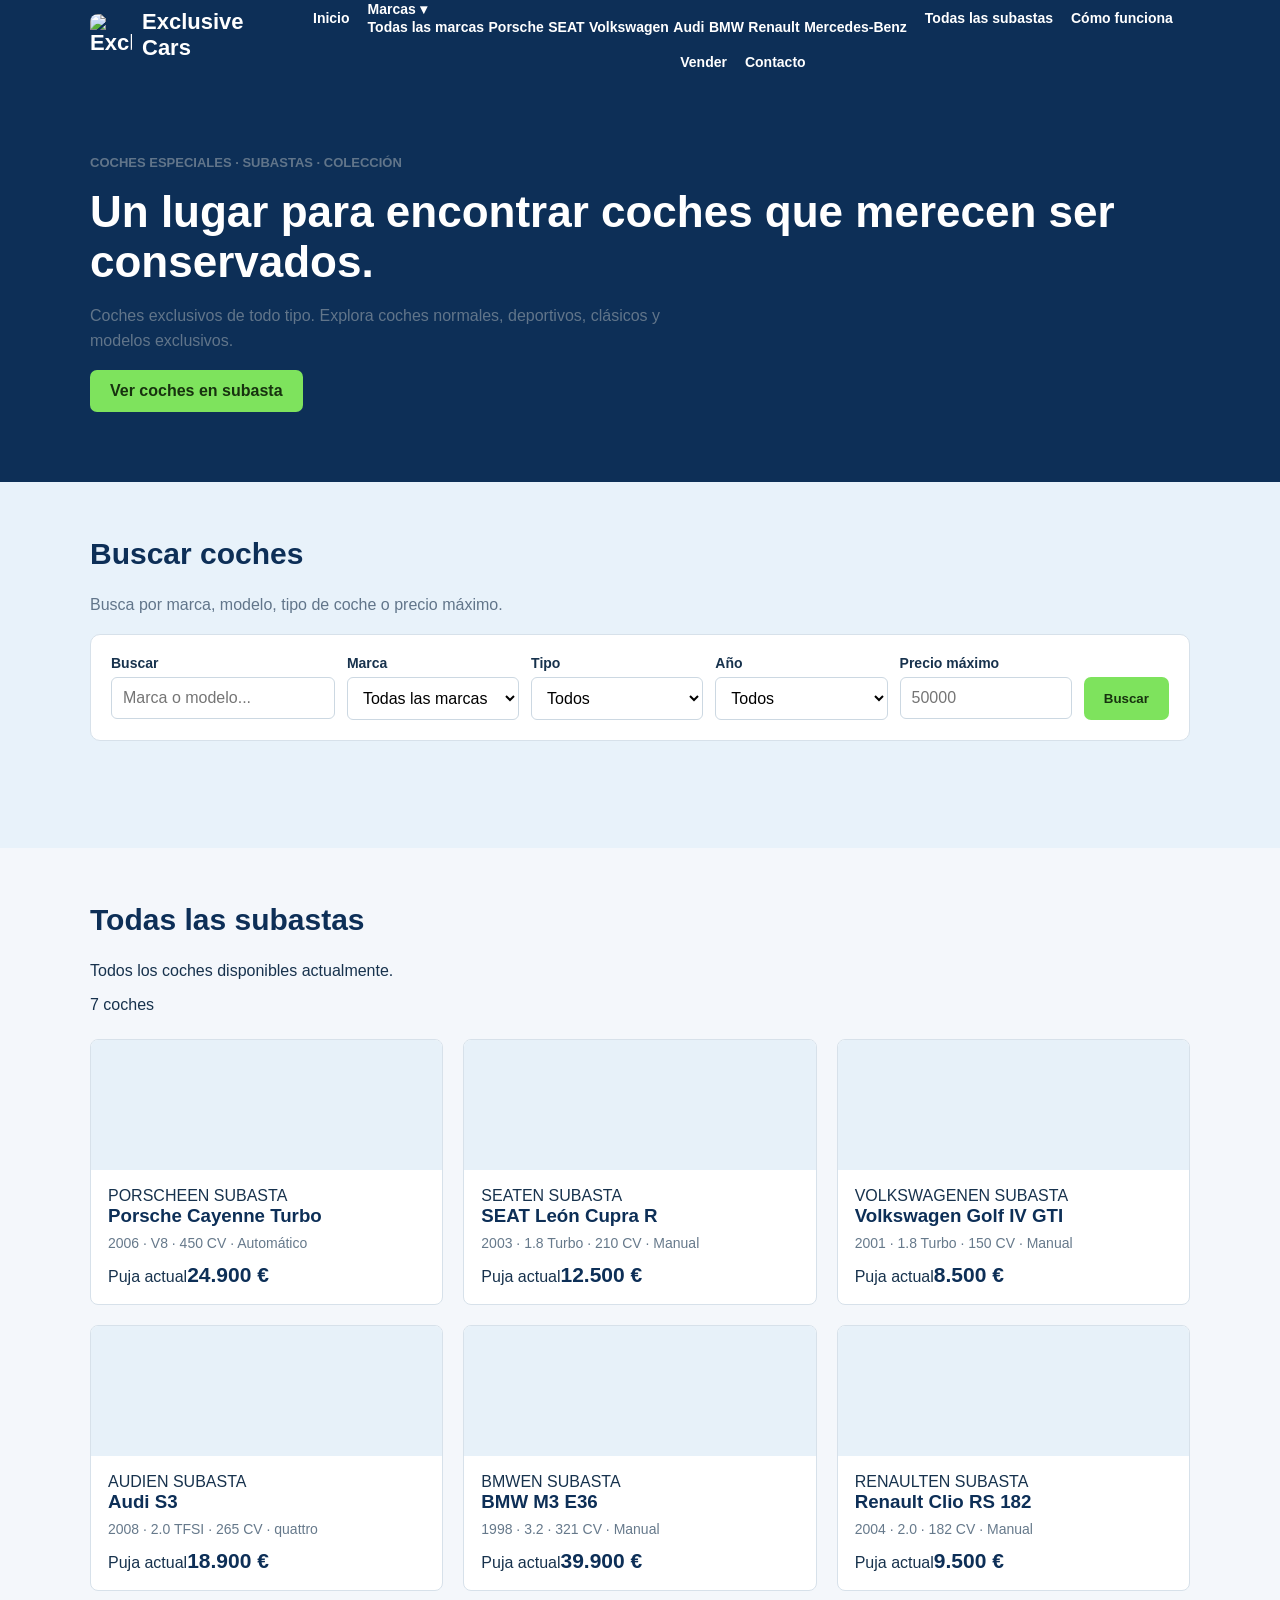
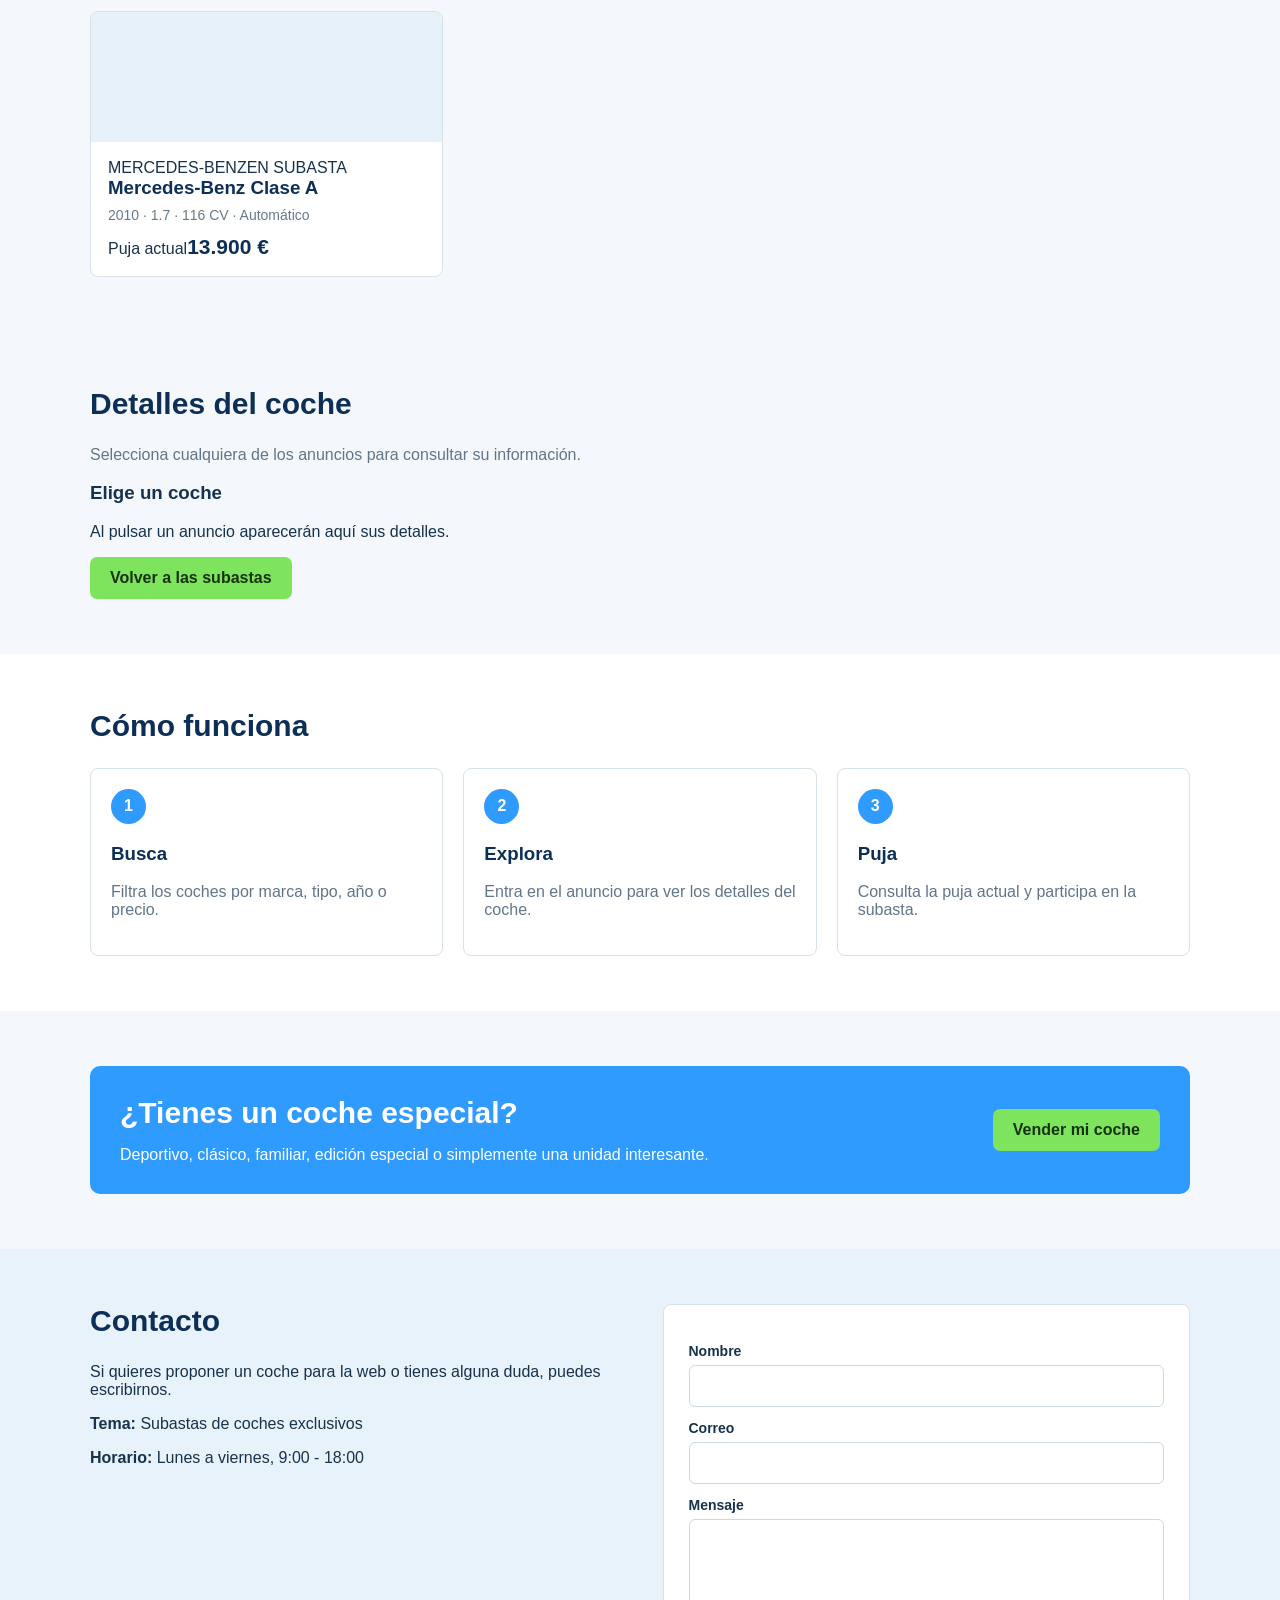
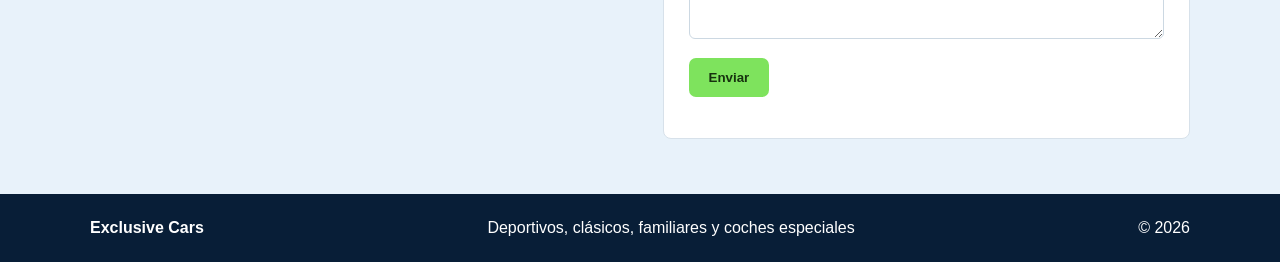
==== commit 91a0e75a: "Update index.html" ====
--- a/index.html
+++ b/index.html
@@ -3,445 +3,385 @@
 <head>
   <meta charset="UTF-8">
   <meta name="viewport" content="width=device-width, initial-scale=1.0">
-  <title>Renovauto | Compraventa de coches</title>
-  <meta name="description" content="Renovauto, web sencilla de compra y venta de vehículos.">
+  <title>Exclusive Cars | Subastas de coches</title>
+  <meta name="description" content="Subastas de coches exclusivos: deportivos, familiares, clásicos y modelos especiales.">
   <link rel="icon" type="image/png" href="favicon.png">
   <link rel="stylesheet" href="estilos.css">
 </head>
 <body>
-  <header>
-    <div class="contenedor barra">
-      <a class="marca" href="#inicio"><img src="favicon.png" alt="Logo Renovauto"><span>Renovauto</span></a>
-      <nav>
-        <a href="#inicio">Inicio</a>
-        <a href="#buscar">Buscar coches</a>
-        <a href="#coches">Coches</a>
-        <a href="#vender">Vender</a>
-        <a href="#como-funciona">Cómo funciona</a>
-        <a href="#contacto">Contacto</a>
-        <a class="lupa" href="#buscar" title="Buscar coches">⌕</a>
-      </nav>
-    </div>
-  </header>
-
-  <main>
-    <section class="hero" id="inicio">
-      <div class="contenedor hero-contenido">
-        <div>
-          <p class="etiqueta-superior">COMPRA · VENDE · ENCUENTRA</p>
-          <h1>Encuentra tu próximo coche.</h1>
-          <p>Renovauto, una web sencilla para buscar y vender coches de segunda mano en España.</p>
-          <a class="boton" href="#buscar">Buscar mi coche</a>
-        </div>
-        <img src="favicon.png" alt="Logo de Renovauto" class="hero-logo">
-      </div>
-    </section>
-
-    <section class="busqueda" id="buscar">
-      <div class="contenedor">
-        <h2>Buscar coches</h2>
-        <p>Elige marca, modelo, combustible o precio.</p>
-        <form class="buscador" id="form-busqueda">
-          <div>
-            <label for="texto-busqueda">Buscar</label>
-            <input id="texto-busqueda" type="search" placeholder="Marca o modelo...">
-          </div>
-          <div>
-            <label for="marca">Marca</label>
-            <select id="marca">
-              <option value="">Todas las marcas</option>
-              <option value="audi">Audi</option>
-              <option value="bmw">BMW</option>
-              <option value="citroen">Citroën</option>
-              <option value="dacia">Dacia</option>
-              <option value="ford">Ford</option>
-              <option value="landrover">Land Rover</option>
-              <option value="hyundai">Hyundai</option>
-              <option value="kia">Kia</option>
-              <option value="mercedes">Mercedes-Benz</option>
-              <option value="peugeot">Peugeot</option>
-              <option value="renault">Renault</option>
-              <option value="seat">SEAT</option>
-              <option value="skoda">Skoda</option>
-              <option value="toyota">Toyota</option>
-              <option value="volkswagen">Volkswagen</option>
-            </select>
-          </div>
-          <div>
-            <label for="modelo">Modelo</label>
-            <select id="modelo">
-              <option value="">Todos los modelos</option>
-              <option value="a3">A3</option>
-              <option value="a4">A4</option>
-              <option value="80">80</option>
-              <option value="x1">X1</option>
-              <option value="serie 3">Serie 3</option>
-              <option value="320i">320i</option>
-              <option value="c3">C3</option>
-              <option value="c4">C4</option>
-              <option value="zx">ZX</option>
-              <option value="sandero">Sandero</option>
-              <option value="duster">Duster</option>
-              <option value="focus">Focus</option>
-              <option value="fiesta">Fiesta</option>
-              <option value="escort">Escort</option>
-              <option value="mondeo">Mondeo</option>
-              <option value="defender">Defender</option>
-              <option value="discovery">Discovery</option>
-              <option value="range rover">Range Rover</option>
-              <option value="freelander">Freelander</option>
-              <option value="series iii">Series III</option>
-              <option value="i30">i30</option>
-              <option value="tucson">Tucson</option>
-              <option value="sportage">Sportage</option>
-              <option value="ceed">Ceed</option>
-              <option value="clase a">Clase A</option>
-              <option value="clase c">Clase C</option>
-              <option value="190">190</option>
-              <option value="208">208</option>
-              <option value="308">308</option>
-              <option value="205">205</option>
-              <option value="406">406</option>
-              <option value="clio">Clio</option>
-              <option value="megane">Mégane</option>
-              <option value="5">5</option>
-              <option value="leon">León</option>
-              <option value="ibiza">Ibiza</option>
-              <option value="ateca">Ateca</option>
-              <option value="octavia">Octavia</option>
-              <option value="fabia">Fabia</option>
-              <option value="corolla">Corolla</option>
-              <option value="yaris">Yaris</option>
-              <option value="rav4">RAV4</option>
-              <option value="golf">Golf</option>
-              <option value="golf gti">Golf GTI</option>
-              <option value="touran">Touran</option>
-              <option value="polo">Polo</option>
-              <option value="passat">Passat</option>            </select>
-          </div>
-          <div>
-            <label for="ano">Año</label>
-            <select id="ano">
-              <option value="">Todos</option>
-              <option value="2026">2026</option>
-              <option value="2020">2020-2025</option>
-              <option value="2010">2010-2019</option>
-              <option value="2000">2000-2009</option>
-              <option value="1990">1990-1999</option>
-              <option value="1980">1980-1989</option>
-            </select>
-          </div>
-          <div>
-            <label for="combustible">Combustible</label>
-            <select id="combustible">
-              <option value="">Todos</option>
-              <option value="gasolina">Gasolina</option>
-              <option value="diesel">Diésel</option>
-              <option value="hibrido">Híbrido</option>
-              <option value="electrico">Eléctrico</option>
-            </select>
-          </div>
-          <div>
-            <label for="precio">Precio máximo</label>
-            <input id="precio" type="number" min="0" placeholder="25000">
-          </div>
-          <button class="boton" type="submit">⌕ Buscar</button>
-        </form>
-        <p id="resultado-busqueda" class="resultado"></p>
-      </div>
-    </section>
-
-    <section id="coches">
-      <div class="contenedor">
-        <h2>Coches a la venta</h2>
-        <p>Estos son algunos de los vehículos disponibles en Renovauto.</p>
-        <div class="coches" id="lista-coches">
-          <article class="coche" data-marca="seat" data-modelo="leon" data-ano="2022" data-combustible="gasolina" data-precio="18900">
-            <div class="foto"><img src="img/seatleon.png" alt="SEAT León" onerror="this.style.display='none'; this.parentElement.classList.add('sin-foto');"></div>
-            <div class="coche-info"><h3>SEAT León</h3><p>2022 · 42.000 km · Gasolina</p><strong>18.900 €</strong></div>
-          </article>
-          <article class="coche" data-marca="seat" data-modelo="leon" data-ano="2003" data-combustible="gasolina" data-precio="3900">
-            <div class="foto"><img src="img/seatleon.png" alt="SEAT León" onerror="this.style.display='none'; this.parentElement.classList.add('sin-foto');"></div>
-            <div class="coche-info"><h3>SEAT León</h3><p>2003 · 168.000 km · Gasolina</p><strong>3.900 €</strong></div>
-          </article>
-          <article class="coche" data-marca="seat" data-modelo="ibiza" data-ano="2016" data-combustible="diésel" data-precio="8900">
-            <div class="foto"><img src="img/seatibiza.png" alt="SEAT Ibiza" onerror="this.style.display='none'; this.parentElement.classList.add('sin-foto');"></div>
-            <div class="coche-info"><h3>SEAT Ibiza</h3><p>2016 · 98.000 km · Diésel</p><strong>8.900 €</strong></div>
-          </article>
-          <article class="coche" data-marca="seat" data-modelo="ateca" data-ano="2020" data-combustible="diésel" data-precio="17900">
-            <div class="foto"><img src="img/seatateca.png" alt="SEAT Ateca" onerror="this.style.display='none'; this.parentElement.classList.add('sin-foto');"></div>
-            <div class="coche-info"><h3>SEAT Ateca</h3><p>2020 · 71.000 km · Diésel</p><strong>17.900 €</strong></div>
-          </article>
-          <article class="coche" data-marca="bmw" data-modelo="x1" data-ano="2021" data-combustible="diésel" data-precio="27500">
-            <div class="foto"><img src="img/bmwx1.png" alt="BMW X1" onerror="this.style.display='none'; this.parentElement.classList.add('sin-foto');"></div>
-            <div class="coche-info"><h3>BMW X1</h3><p>2021 · 58.500 km · Diésel</p><strong>27.500 €</strong></div>
-          </article>
-          <article class="coche" data-marca="bmw" data-modelo="serie 3" data-ano="2015" data-combustible="diésel" data-precio="15900">
-            <div class="foto"><img src="img/bmwserie3.png" alt="BMW Serie 3" onerror="this.style.display='none'; this.parentElement.classList.add('sin-foto');"></div>
-            <div class="coche-info"><h3>BMW Serie 3</h3><p>2015 · 112.000 km · Diésel</p><strong>15.900 €</strong></div>
-          </article>
-          <article class="coche" data-marca="bmw" data-modelo="320i" data-ano="2004" data-combustible="gasolina" data-precio="5900">
-            <div class="foto"><img src="img/bmw320i.png" alt="BMW 320i" onerror="this.style.display='none'; this.parentElement.classList.add('sin-foto');"></div>
-            <div class="coche-info"><h3>BMW 320i</h3><p>2004 · 185.000 km · Gasolina</p><strong>5.900 €</strong></div>
-          </article>
-          <article class="coche" data-marca="volkswagen" data-modelo="golf" data-ano="2023" data-combustible="hibrido" data-precio="24950">
-            <div class="foto"><img src="img/volkswagengolf.png" alt="Volkswagen Golf" onerror="this.style.display='none'; this.parentElement.classList.add('sin-foto');"></div>
-            <div class="coche-info"><h3>Volkswagen Golf</h3><p>2023 · 25.100 km · Híbrido</p><strong>24.950 €</strong></div>
-          </article>
-          <article class="coche" data-marca="volkswagen" data-modelo="golfgti" data-ano="1991" data-combustible="gasolina" data-precio="6900">
-            <div class="foto"><img src="img/volkswagengolfgti.png" alt="Volkswagen Golf GTI" onerror="this.style.display='none'; this.parentElement.classList.add('sin-foto');"></div>
-            <div class="coche-info"><h3>Volkswagen Golf GTI</h3><p>1991 · 178.000 km · Gasolina</p><strong>6.900 €</strong></div>
-          </article>
-          <article class="coche" data-marca="volkswagen" data-modelo="touran" data-ano="2007" data-combustible="diésel" data-precio="7900">
-            <div class="foto"><img src="img/volkswagentouran.png" alt="Volkswagen Touran" onerror="this.style.display='none'; this.parentElement.classList.add('sin-foto');"></div>
-            <div class="coche-info"><h3>Volkswagen Touran</h3><p>2007 · 156.000 km · Diésel</p><strong>7.900 €</strong></div>
-          </article>
-          <article class="coche" data-marca="volkswagen" data-modelo="polo" data-ano="2018" data-combustible="gasolina" data-precio="11900">
-            <div class="foto"><img src="img/volkswagenpolo.png" alt="Volkswagen Polo" onerror="this.style.display='none'; this.parentElement.classList.add('sin-foto');"></div>
-            <div class="coche-info"><h3>Volkswagen Polo</h3><p>2018 · 84.000 km · Gasolina</p><strong>11.900 €</strong></div>
-          </article>
-          <article class="coche" data-marca="volkswagen" data-modelo="passat" data-ano="2012" data-combustible="diésel" data-precio="10900">
-            <div class="foto"><img src="img/volkswagenpassat.png" alt="Volkswagen Passat" onerror="this.style.display='none'; this.parentElement.classList.add('sin-foto');"></div>
-            <div class="coche-info"><h3>Volkswagen Passat</h3><p>2012 · 145.000 km · Diésel</p><strong>10.900 €</strong></div>
-          </article>
-          <article class="coche" data-marca="audi" data-modelo="a3" data-ano="2020" data-combustible="gasolina" data-precio="22900">
-            <div class="foto"><img src="img/audia3.png" alt="Audi A3" onerror="this.style.display='none'; this.parentElement.classList.add('sin-foto');"></div>
-            <div class="coche-info"><h3>Audi A3</h3><p>2020 · 61.000 km · Gasolina</p><strong>22.900 €</strong></div>
-          </article>
-          <article class="coche" data-marca="audi" data-modelo="a4" data-ano="2014" data-combustible="diésel" data-precio="13900">
-            <div class="foto"><img src="img/audia4.png" alt="Audi A4" onerror="this.style.display='none'; this.parentElement.classList.add('sin-foto');"></div>
-            <div class="coche-info"><h3>Audi A4</h3><p>2014 · 126.000 km · Diésel</p><strong>13.900 €</strong></div>
-          </article>
-          <article class="coche" data-marca="audi" data-modelo="80" data-ano="1989" data-combustible="gasolina" data-precio="4800">
-            <div class="foto"><img src="img/audi80.png" alt="Audi 80" onerror="this.style.display='none'; this.parentElement.classList.add('sin-foto');"></div>
-            <div class="coche-info"><h3>Audi 80</h3><p>1989 · 190.000 km · Gasolina</p><strong>4.800 €</strong></div>
-          </article>
-          <article class="coche" data-marca="ford" data-modelo="focus" data-ano="2021" data-combustible="diésel" data-precio="16900">
-            <div class="foto"><img src="img/fordfocus.png" alt="Ford Focus" onerror="this.style.display='none'; this.parentElement.classList.add('sin-foto');"></div>
-            <div class="coche-info"><h3>Ford Focus</h3><p>2021 · 49.000 km · Diésel</p><strong>16.900 €</strong></div>
-          </article>
-          <article class="coche" data-marca="ford" data-modelo="fiesta" data-ano="2017" data-combustible="gasolina" data-precio="9900">
-            <div class="foto"><img src="img/fordfiesta.png" alt="Ford Fiesta" onerror="this.style.display='none'; this.parentElement.classList.add('sin-foto');"></div>
-            <div class="coche-info"><h3>Ford Fiesta</h3><p>2017 · 91.000 km · Gasolina</p><strong>9.900 €</strong></div>
-          </article>
-          <article class="coche" data-marca="ford" data-modelo="escort" data-ano="1988" data-combustible="gasolina" data-precio="4900">
-            <div class="foto"><img src="img/fordescort.png" alt="Ford Escort" onerror="this.style.display='none'; this.parentElement.classList.add('sin-foto');"></div>
-            <div class="coche-info"><h3>Ford Escort</h3><p>1988 · 156.000 km · Gasolina</p><strong>4.900 €</strong></div>
-          </article>
-          <article class="coche" data-marca="ford" data-modelo="mondeo" data-ano="2009" data-combustible="diésel" data-precio="6500">
-            <div class="foto"><img src="img/fordmondeo.png" alt="Ford Mondeo" onerror="this.style.display='none'; this.parentElement.classList.add('sin-foto');"></div>
-            <div class="coche-info"><h3>Ford Mondeo</h3><p>2009 · 174.000 km · Diésel</p><strong>6.500 €</strong></div>
-          </article>
-          <article class="coche" data-marca="peugeot" data-modelo="208" data-ano="2022" data-combustible="gasolina" data-precio="15900">
-            <div class="foto"><img src="img/peugeot208.png" alt="Peugeot 208" onerror="this.style.display='none'; this.parentElement.classList.add('sin-foto');"></div>
-            <div class="coche-info"><h3>Peugeot 208</h3><p>2022 · 35.000 km · Gasolina</p><strong>15.900 €</strong></div>
-          </article>
-          <article class="coche" data-marca="peugeot" data-modelo="308" data-ano="2018" data-combustible="diésel" data-precio="11900">
-            <div class="foto"><img src="img/peugeot308.png" alt="Peugeot 308" onerror="this.style.display='none'; this.parentElement.classList.add('sin-foto');"></div>
-            <div class="coche-info"><h3>Peugeot 308</h3><p>2018 · 83.000 km · Diésel</p><strong>11.900 €</strong></div>
-          </article>
-          <article class="coche" data-marca="peugeot" data-modelo="205" data-ano="1989" data-combustible="gasolina" data-precio="5500">
-            <div class="foto"><img src="img/peugeot205.png" alt="Peugeot 205" onerror="this.style.display='none'; this.parentElement.classList.add('sin-foto');"></div>
-            <div class="coche-info"><h3>Peugeot 205</h3><p>1989 · 132.000 km · Gasolina</p><strong>5.500 €</strong></div>
-          </article>
-          <article class="coche" data-marca="peugeot" data-modelo="406" data-ano="2001" data-combustible="diésel" data-precio="3900">
-            <div class="foto"><img src="img/peugeot406.png" alt="Peugeot 406" onerror="this.style.display='none'; this.parentElement.classList.add('sin-foto');"></div>
-            <div class="coche-info"><h3>Peugeot 406</h3><p>2001 · 201.000 km · Diésel</p><strong>3.900 €</strong></div>
-          </article>
-          <article class="coche" data-marca="toyota" data-modelo="corolla" data-ano="2022" data-combustible="hibrido" data-precio="21900">
-            <div class="foto"><img src="img/toyotacorolla.png" alt="Toyota Corolla" onerror="this.style.display='none'; this.parentElement.classList.add('sin-foto');"></div>
-            <div class="coche-info"><h3>Toyota Corolla</h3><p>2022 · 38.000 km · Híbrido</p><strong>21.900 €</strong></div>
-          </article>
-          <article class="coche" data-marca="toyota" data-modelo="yaris" data-ano="2015" data-combustible="hibrido" data-precio="11900">
-            <div class="foto"><img src="img/toyotayaris.png" alt="Toyota Yaris" onerror="this.style.display='none'; this.parentElement.classList.add('sin-foto');"></div>
-            <div class="coche-info"><h3>Toyota Yaris</h3><p>2015 · 101.000 km · Híbrido</p><strong>11.900 €</strong></div>
-          </article>
-          <article class="coche" data-marca="toyota" data-modelo="rav4" data-ano="2006" data-combustible="gasolina" data-precio="8900">
-            <div class="foto"><img src="img/toyotarav4.png" alt="Toyota RAV4" onerror="this.style.display='none'; this.parentElement.classList.add('sin-foto');"></div>
-            <div class="coche-info"><h3>Toyota RAV4</h3><p>2006 · 168.000 km · Gasolina</p><strong>8.900 €</strong></div>
-          </article>
-          <article class="coche" data-marca="renault" data-modelo="clio" data-ano="2021" data-combustible="gasolina" data-precio="13900">
-            <div class="foto"><img src="img/renaultclio.png" alt="Renault Clio" onerror="this.style.display='none'; this.parentElement.classList.add('sin-foto');"></div>
-            <div class="coche-info"><h3>Renault Clio</h3><p>2021 · 44.000 km · Gasolina</p><strong>13.900 €</strong></div>
-          </article>
-          <article class="coche" data-marca="renault" data-modelo="megane" data-ano="2013" data-combustible="diésel" data-precio="7900">
-            <div class="foto"><img src="img/renaultmegane.png" alt="Renault Mégane" onerror="this.style.display='none'; this.parentElement.classList.add('sin-foto');"></div>
-            <div class="coche-info"><h3>Renault Mégane</h3><p>2013 · 133.000 km · Diésel</p><strong>7.900 €</strong></div>
-          </article>
-          <article class="coche" data-marca="renault" data-modelo="5" data-ano="1986" data-combustible="gasolina" data-precio="5900">
-            <div class="foto"><img src="img/renault5.png" alt="Renault 5" onerror="this.style.display='none'; this.parentElement.classList.add('sin-foto');"></div>
-            <div class="coche-info"><h3>Renault 5</h3><p>1986 · 145.000 km · Gasolina</p><strong>5.900 €</strong></div>
-          </article>
-          <article class="coche" data-marca="kia" data-modelo="sportage" data-ano="2022" data-combustible="diésel" data-precio="23900">
-            <div class="foto"><img src="img/kiasportage.png" alt="Kia Sportage" onerror="this.style.display='none'; this.parentElement.classList.add('sin-foto');"></div>
-            <div class="coche-info"><h3>Kia Sportage</h3><p>2022 · 52.000 km · Diésel</p><strong>23.900 €</strong></div>
-          </article>
-          <article class="coche" data-marca="kia" data-modelo="ceed" data-ano="2019" data-combustible="gasolina" data-precio="13900">
-            <div class="foto"><img src="img/kiaceed.png" alt="Kia Ceed" onerror="this.style.display='none'; this.parentElement.classList.add('sin-foto');"></div>
-            <div class="coche-info"><h3>Kia Ceed</h3><p>2019 · 67.000 km · Gasolina</p><strong>13.900 €</strong></div>
-          </article>
-          <article class="coche" data-marca="mercedes" data-modelo="clase a" data-ano="2020" data-combustible="gasolina" data-precio="28900">
+
+<header>
+  <div class="contenedor barra">
+    <a class="marca" href="#inicio">
+      <img src="favicon.png" alt="Exclusive Cars">
+      <span>Exclusive Cars</span>
+    </a>
+
+    <nav>
+      <a href="#inicio">Inicio</a>
+
+      <div class="menu-marcas">
+        <a href="#marcas">Marcas ▾</a>
+        <div class="submenu">
+          <a href="#subastas" data-marca-menu="">Todas las marcas</a>
+          <a href="#subastas" data-marca-menu="porsche">Porsche</a>
+          <a href="#subastas" data-marca-menu="seat">SEAT</a>
+          <a href="#subastas" data-marca-menu="volkswagen">Volkswagen</a>
+          <a href="#subastas" data-marca-menu="audi">Audi</a>
+          <a href="#subastas" data-marca-menu="bmw">BMW</a>
+          <a href="#subastas" data-marca-menu="renault">Renault</a>
+          <a href="#subastas" data-marca-menu="mercedes">Mercedes-Benz</a>
+        </div>
+      </div>
+
+      <a href="#subastas">Todas las subastas</a>
+      <a href="#como-funciona">Cómo funciona</a>
+      <a href="#vender">Vender</a>
+      <a href="#contacto">Contacto</a>
+    </nav>
+  </div>
+</header>
+
+<main>
+  <section class="hero" id="inicio">
+    <div class="contenedor">
+      <p class="etiqueta-superior">COCHES ESPECIALES · SUBASTAS · COLECCIÓN</p>
+      <h1>Un lugar para encontrar coches que merecen ser conservados.</h1>
+      <p>Coches exclusivos de todo tipo. Explora coches normales, deportivos, clásicos y modelos exclusivos.</p>
+      <a class="boton" href="#subastas">Ver coches en subasta</a>
+    </div>
+  </section>
+
+  <section class="busqueda" id="marcas">
+    <div class="contenedor">
+      <h2>Buscar coches</h2>
+      <p>Busca por marca, modelo, tipo de coche o precio máximo.</p>
+
+      <form class="buscador" id="form-busqueda">
+        <div>
+          <label for="texto-busqueda">Buscar</label>
+          <input id="texto-busqueda" type="search" placeholder="Marca o modelo...">
+        </div>
+
+        <div>
+          <label for="marca">Marca</label>
+          <select id="marca">
+            <option value="">Todas las marcas</option>
+            <option value="porsche">Porsche</option>
+            <option value="seat">SEAT</option>
+            <option value="volkswagen">Volkswagen</option>
+            <option value="audi">Audi</option>
+            <option value="bmw">BMW</option>
+            <option value="renault">Renault</option>
+            <option value="mercedes">Mercedes-Benz</option>
+          </select>
+        </div>
+
+        <div>
+          <label for="tipo">Tipo</label>
+          <select id="tipo">
+            <option value="">Todos</option>
+            <option value="deportivo">Deportivo</option>
+            <option value="compacto">Compacto</option>
+            <option value="familiar">Familiar</option>
+            <option value="monovolumen">Monovolumen</option>
+            <option value="clasico">Clásico</option>
+            <option value="especial">Edición especial</option>
+          </select>
+        </div>
+
+        <div>
+          <label for="ano">Año</label>
+          <select id="ano">
+            <option value="">Todos</option>
+            <option value="1980-1999">1980-1999</option>
+            <option value="2000-2009">2000-2009</option>
+            <option value="2010-2019">2010-2019</option>
+            <option value="2020-2029">2020-2029</option>
+          </select>
+        </div>
+
+        <div>
+          <label for="precio">Precio máximo</label>
+          <input id="precio" type="number" min="0" placeholder="50000">
+        </div>
+
+        <button class="boton" type="submit">Buscar</button>
+      </form>
+      <p id="resultado-busqueda" class="resultado"></p>
+    </div>
+  </section>
+
+  <section id="subastas">
+    <div class="contenedor">
+      <div class="titulo-seccion">
+        <div>
+          <h2>Todas las subastas</h2>
+          <p>Todos los coches disponibles actualmente.</p>
+        </div>
+        <span id="contador">7 coches</span>
+      </div>
+
+      <div class="coches" id="lista-coches">
+
+        <article class="coche" id="marca-porsche"
+          data-marca="porsche" data-modelo="cayenne turbo" data-tipo="deportivo"
+          data-ano="2006" data-precio="24900"
+          data-detalles="V8 biturbo, automático, tracción integral y una configuración especialmente equipada.">
+          <a class="anuncio" href="#detalle">
+            <div class="foto"><img src="img/porschecayenne.png" alt="Porsche Cayenne Turbo" onerror="this.style.display='none'; this.parentElement.classList.add('sin-foto');"></div>
+            <div class="coche-info">
+              <div class="fila"><span class="marca-coche">PORSCHE</span><span class="estado">EN SUBASTA</span></div>
+              <h3>Porsche Cayenne Turbo</h3>
+              <p>2006 · V8 · 450 CV · Automático</p>
+              <div class="precio"><span>Puja actual</span><strong>24.900 €</strong></div>
+            </div>
+          </a>
+        </article>
+
+        <article class="coche" id="marca-seat"
+          data-marca="seat" data-modelo="leon cupra r" data-tipo="compacto"
+          data-ano="2003" data-precio="12500"
+          data-detalles="Compacto deportivo de producción limitada, motor 1.8 Turbo y una de las versiones más buscadas del León 1M.">
+          <a class="anuncio" href="#detalle">
+            <div class="foto"><img src="img/seatleon.png" alt="SEAT León Cupra R" onerror="this.style.display='none'; this.parentElement.classList.add('sin-foto');"></div>
+            <div class="coche-info">
+              <div class="fila"><span class="marca-coche">SEAT</span><span class="estado">EN SUBASTA</span></div>
+              <h3>SEAT León Cupra R</h3>
+              <p>2003 · 1.8 Turbo · 210 CV · Manual</p>
+              <div class="precio"><span>Puja actual</span><strong>12.500 €</strong></div>
+            </div>
+          </a>
+        </article>
+
+        <article class="coche" id="marca-volkswagen"
+          data-marca="volkswagen" data-modelo="golf gti" data-tipo="compacto"
+          data-ano="2001" data-precio="8500"
+          data-detalles="Golf IV GTI con motor 1.8 Turbo, cinco puertas y configuración original.">
+          <a class="anuncio" href="#detalle">
+            <div class="foto"><img src="img/volkswagengolfgti.png" alt="Volkswagen Golf IV GTI" onerror="this.style.display='none'; this.parentElement.classList.add('sin-foto');"></div>
+            <div class="coche-info">
+              <div class="fila"><span class="marca-coche">VOLKSWAGEN</span><span class="estado">EN SUBASTA</span></div>
+              <h3>Volkswagen Golf IV GTI</h3>
+              <p>2001 · 1.8 Turbo · 150 CV · Manual</p>
+              <div class="precio"><span>Puja actual</span><strong>8.500 €</strong></div>
+            </div>
+          </a>
+        </article>
+
+        <article class="coche" id="marca-audi"
+          data-marca="audi" data-modelo="s3" data-tipo="deportivo"
+          data-ano="2008" data-precio="18900"
+          data-detalles="Audi S3 de segunda generación con motor 2.0 TFSI, tracción quattro y cambio manual.">
+          <a class="anuncio" href="#detalle">
+            <div class="foto"><img src="img/audis3.png" alt="Audi S3" onerror="this.style.display='none'; this.parentElement.classList.add('sin-foto');"></div>
+            <div class="coche-info">
+              <div class="fila"><span class="marca-coche">AUDI</span><span class="estado">EN SUBASTA</span></div>
+              <h3>Audi S3</h3>
+              <p>2008 · 2.0 TFSI · 265 CV · quattro</p>
+              <div class="precio"><span>Puja actual</span><strong>18.900 €</strong></div>
+            </div>
+          </a>
+        </article>
+
+        <article class="coche" id="marca-bmw"
+          data-marca="bmw" data-modelo="m3" data-tipo="deportivo"
+          data-ano="1998" data-precio="39900"
+          data-detalles="BMW M3 E36 de seis cilindros, una pieza de colección con configuración deportiva y cambio manual.">
+          <a class="anuncio" href="#detalle">
+            <div class="foto"><img src="img/bmwm3.png" alt="BMW M3 E36" onerror="this.style.display='none'; this.parentElement.classList.add('sin-foto');"></div>
+            <div class="coche-info">
+              <div class="fila"><span class="marca-coche">BMW</span><span class="estado">EN SUBASTA</span></div>
+              <h3>BMW M3 E36</h3>
+              <p>1998 · 3.2 · 321 CV · Manual</p>
+              <div class="precio"><span>Puja actual</span><strong>39.900 €</strong></div>
+            </div>
+          </a>
+        </article>
+
+        <article class="coche" id="marca-renault"
+          data-marca="renault" data-modelo="clio rs" data-tipo="compacto"
+          data-ano="2004" data-precio="9500"
+          data-detalles="Clio RS 182 ligero y atmosférico, pensado para disfrutar de una conducción deportiva.">
+          <a class="anuncio" href="#detalle">
+            <div class="foto"><img src="img/renaultcliors.png" alt="Renault Clio RS 182" onerror="this.style.display='none'; this.parentElement.classList.add('sin-foto');"></div>
+            <div class="coche-info">
+              <div class="fila"><span class="marca-coche">RENAULT</span><span class="estado">EN SUBASTA</span></div>
+              <h3>Renault Clio RS 182</h3>
+              <p>2004 · 2.0 · 182 CV · Manual</p>
+              <div class="precio"><span>Puja actual</span><strong>9.500 €</strong></div>
+            </div>
+          </a>
+        </article>
+
+        <article class="coche" id="marca-mercedes"
+          data-marca="mercedes" data-modelo="clase a" data-tipo="familiar"
+          data-ano="2010" data-precio="13900"
+          data-detalles="Mercedes-Benz compacto práctico y bien equipado, ideal para quien busca algo diferente a los deportivos habituales.">
+          <a class="anuncio" href="#detalle">
             <div class="foto"><img src="img/mercedesclasea.png" alt="Mercedes-Benz Clase A" onerror="this.style.display='none'; this.parentElement.classList.add('sin-foto');"></div>
-            <div class="coche-info"><h3>Mercedes-Benz Clase A</h3><p>2020 · 46.000 km · Gasolina</p><strong>28.900 €</strong></div>
-          </article>
-          <article class="coche" data-marca="mercedes" data-modelo="clase c" data-ano="2011" data-combustible="diésel" data-precio="11900">
-            <div class="foto"><img src="img/mercedesclasec.png" alt="Mercedes-Benz Clase C" onerror="this.style.display='none'; this.parentElement.classList.add('sin-foto');"></div>
-            <div class="coche-info"><h3>Mercedes-Benz Clase C</h3><p>2011 · 139.000 km · Diésel</p><strong>11.900 €</strong></div>
-          </article>
-          <article class="coche" data-marca="mercedes" data-modelo="190" data-ano="1990" data-combustible="gasolina" data-precio="7900">
-            <div class="foto"><img src="img/mercedes190.png" alt="Mercedes-Benz 190" onerror="this.style.display='none'; this.parentElement.classList.add('sin-foto');"></div>
-            <div class="coche-info"><h3>Mercedes-Benz 190</h3><p>1990 · 210.000 km · Gasolina</p><strong>7.900 €</strong></div>
-          </article>
-          <article class="coche" data-marca="dacia" data-modelo="sandero" data-ano="2023" data-combustible="gasolina" data-precio="11900">
-            <div class="foto"><img src="img/daciasandero.png" alt="Dacia Sandero" onerror="this.style.display='none'; this.parentElement.classList.add('sin-foto');"></div>
-            <div class="coche-info"><h3>Dacia Sandero</h3><p>2023 · 22.000 km · Gasolina</p><strong>11.900 €</strong></div>
-          </article>
-          <article class="coche" data-marca="dacia" data-modelo="duster" data-ano="2018" data-combustible="diésel" data-precio="12900">
-            <div class="foto"><img src="img/daciaduster.png" alt="Dacia Duster" onerror="this.style.display='none'; this.parentElement.classList.add('sin-foto');"></div>
-            <div class="coche-info"><h3>Dacia Duster</h3><p>2018 · 88.000 km · Diésel</p><strong>12.900 €</strong></div>
-          </article>
-          <article class="coche" data-marca="skoda" data-modelo="octavia" data-ano="2021" data-combustible="diésel" data-precio="19900">
-            <div class="foto"><img src="img/skodaoctavia.png" alt="Skoda Octavia" onerror="this.style.display='none'; this.parentElement.classList.add('sin-foto');"></div>
-            <div class="coche-info"><h3>Skoda Octavia</h3><p>2021 · 63.000 km · Diésel</p><strong>19.900 €</strong></div>
-          </article>
-          <article class="coche" data-marca="skoda" data-modelo="fabia" data-ano="2016" data-combustible="gasolina" data-precio="8900">
-            <div class="foto"><img src="img/skodafabia.png" alt="Skoda Fabia" onerror="this.style.display='none'; this.parentElement.classList.add('sin-foto');"></div>
-            <div class="coche-info"><h3>Skoda Fabia</h3><p>2016 · 96.000 km · Gasolina</p><strong>8.900 €</strong></div>
-          </article>
-          <article class="coche" data-marca="hyundai" data-modelo="i30" data-ano="2020" data-combustible="gasolina" data-precio="14900">
-            <div class="foto"><img src="img/hyundaii30.png" alt="Hyundai i30" onerror="this.style.display='none'; this.parentElement.classList.add('sin-foto');"></div>
-            <div class="coche-info"><h3>Hyundai i30</h3><p>2020 · 57.000 km · Gasolina</p><strong>14.900 €</strong></div>
-          </article>
-          <article class="coche" data-marca="hyundai" data-modelo="tucson" data-ano="2017" data-combustible="diésel" data-precio="14900">
-            <div class="foto"><img src="img/hyundaitucson.png" alt="Hyundai Tucson" onerror="this.style.display='none'; this.parentElement.classList.add('sin-foto');"></div>
-            <div class="coche-info"><h3>Hyundai Tucson</h3><p>2017 · 105.000 km · Diésel</p><strong>14.900 €</strong></div>
-          </article>
-          <article class="coche" data-marca="citroen" data-modelo="c3" data-ano="2023" data-combustible="electrico" data-precio="17900">
-            <div class="foto"><img src="img/citroenc3.png" alt="Citroën C3" onerror="this.style.display='none'; this.parentElement.classList.add('sin-foto');"></div>
-            <div class="coche-info"><h3>Citroën C3</h3><p>2023 · 18.000 km · Eléctrico</p><strong>17.900 €</strong></div>
-          </article>
-          <article class="coche" data-marca="citroen" data-modelo="c4" data-ano="2012" data-combustible="diésel" data-precio="6900">
-            <div class="foto"><img src="img/citroenc4.png" alt="Citroën C4" onerror="this.style.display='none'; this.parentElement.classList.add('sin-foto');"></div>
-            <div class="coche-info"><h3>Citroën C4</h3><p>2012 · 128.000 km · Diésel</p><strong>6.900 €</strong></div>
-          </article>
-          <article class="coche" data-marca="citroen" data-modelo="zx" data-ano="1993" data-combustible="gasolina" data-precio="3900">
-            <div class="foto"><img src="img/citroenzx.png" alt="Citroën ZX" onerror="this.style.display='none'; this.parentElement.classList.add('sin-foto');"></div>
-            <div class="coche-info"><h3>Citroën ZX</h3><p>1993 · 176.000 km · Gasolina</p><strong>3.900 €</strong></div>
-          </article>
-          <article class="coche" data-marca="landrover" data-modelo="defender" data-ano="2026" data-combustible="diésel" data-precio="69900">
-            <div class="foto"><img src="img/landroverdefender.png" alt="Land Rover Defender" onerror="this.style.display='none'; this.parentElement.classList.add('sin-foto');"></div>
-            <div class="coche-info"><h3>Land Rover Defender</h3><p>2026 · 5.000 km · Diésel</p><strong>69.900 €</strong></div>
-          </article>
-          <article class="coche" data-marca="landrover" data-modelo="range rover" data-ano="2018" data-combustible="diésel" data-precio="44900">
-            <div class="foto"><img src="img/landroverrangerover.png" alt="Land Rover Range Rover" onerror="this.style.display='none'; this.parentElement.classList.add('sin-foto');"></div>
-            <div class="coche-info"><h3>Land Rover Range Rover</h3><p>2018 · 92.000 km · Diésel</p><strong>44.900 €</strong></div>
-          </article>
-          <article class="coche" data-marca="landrover" data-modelo="discovery" data-ano="1994" data-combustible="diésel" data-precio="7900">
-            <div class="foto"><img src="img/landroverdiscovery.png" alt="Land Rover Discovery" onerror="this.style.display='none'; this.parentElement.classList.add('sin-foto');"></div>
-            <div class="coche-info"><h3>Land Rover Discovery</h3><p>1994 · 198.000 km · Diésel</p><strong>7.900 €</strong></div>
-          </article>
-          <article class="coche" data-marca="landrover" data-modelo="discovery" data-ano="2008" data-combustible="diésel" data-precio="12900">
-            <div class="foto"><img src="img/landroverdiscovery.png" alt="Land Rover Discovery" onerror="this.style.display='none'; this.parentElement.classList.add('sin-foto');"></div>
-            <div class="coche-info"><h3>Land Rover Discovery</h3><p>2008 · 165.000 km · Diésel</p><strong>12.900 €</strong></div>
-          </article>
-          <article class="coche" data-marca="landrover" data-modelo="freelander" data-ano="1999" data-combustible="gasolina" data-precio="5900">
-            <div class="foto"><img src="img/landroverfreelander.png" alt="Land Rover Freelander" onerror="this.style.display='none'; this.parentElement.classList.add('sin-foto');"></div>
-            <div class="coche-info"><h3>Land Rover Freelander</h3><p>1999 · 210.000 km · Gasolina</p><strong>5.900 €</strong></div>
-          </article>
-          <article class="coche" data-marca="landrover" data-modelo="series iii" data-ano="1985" data-combustible="diésel" data-precio="15900">
-            <div class="foto"><img src="img/landroverseriesiii.png" alt="Land Rover Series III" onerror="this.style.display='none'; this.parentElement.classList.add('sin-foto');"></div>
-            <div class="coche-info"><h3>Land Rover Series III</h3><p>1985 · 145.000 km · Diésel</p><strong>15.900 €</strong></div>
-          </article>
-        </div>
-        <p id="sin-resultados" class="sin-resultados">No se han encontrado coches con esos filtros.</p>
-      </div>
-    </section>
-
-    <section class="como" id="como-funciona">
-      <div class="contenedor">
-        <h2>Cómo funciona</h2>
-        <div class="pasos">
-          <div><b>1</b><h3>Busca</h3><p>Usa los filtros para encontrar un coche.</p></div>
-          <div><b>2</b><h3>Compara</h3><p>Mira el precio, los kilómetros y el año.</p></div>
-          <div><b>3</b><h3>Contacta</h3><p>Escríbenos si quieres comprar o vender.</p></div>
-        </div>
-      </div>
-    </section>
-
-    <section id="vender">
-      <div class="contenedor vender">
-        <div><h2>¿Quieres vender tu coche?</h2><p>Contacta con nosotros y te ayudaremos a publicarlo.</p></div>
-        <a class="boton" href="#contacto">Vender mi coche</a>
-      </div>
-    </section>
-
-    <section class="contacto" id="contacto">
-      <div class="contenedor contacto-grid">
-        <div>
-          <h2>Contacto</h2>
-          <p>Si tienes alguna duda, puedes escribirnos.</p>
-          <p><b>Email:</b> contacto@renovauto.es</p>
-          <p><b>Horario:</b> Lunes a viernes, 9:00 - 18:00</p>
-        </div>
-        <form class="formulario" id="form-contacto">
-          <label for="nombre">Nombre</label><input id="nombre" type="text" required>
-          <label for="email">Correo</label><input id="email" type="email" required>
-          <label for="mensaje">Mensaje</label><textarea id="mensaje"></textarea>
-          <button class="boton" type="submit">Enviar</button>
-          <p id="mensaje-formulario"></p>
-        </form>
-      </div>
-    </section>
-  </main>
-
-  <footer><div class="contenedor pie"><b>Renovauto</b><span>Compra y venta de coches</span><span>© 2026</span></div></footer>
-
-  <script>
-    const formulario = document.getElementById('form-busqueda');
-    const coches = [...document.querySelectorAll('.coche')];
-    const resultado = document.getElementById('resultado-busqueda');
-    const sinResultados = document.getElementById('sin-resultados');
-
-    function normalizar(texto) {
-      return texto.toLowerCase().normalize('NFD').replace(/[\u0300-\u036f]/g, '');
-    }
-
-    formulario.addEventListener('submit', function (e) {
+            <div class="coche-info">
+              <div class="fila"><span class="marca-coche">MERCEDES-BENZ</span><span class="estado">EN SUBASTA</span></div>
+              <h3>Mercedes-Benz Clase A</h3>
+              <p>2010 · 1.7 · 116 CV · Automático</p>
+              <div class="precio"><span>Puja actual</span><strong>13.900 €</strong></div>
+            </div>
+          </a>
+        </article>
+
+      </div>
+
+      <p id="sin-resultados" class="sin-resultados">No se han encontrado coches con esos filtros.</p>
+    </div>
+  </section>
+
+  <section class="detalle-seccion" id="detalle">
+    <div class="contenedor">
+      <h2>Detalles del coche</h2>
+      <p>Selecciona cualquiera de los anuncios para consultar su información.</p>
+      <div class="detalle-box">
+        <h3 id="detalle-titulo">Elige un coche</h3>
+        <p id="detalle-info">Al pulsar un anuncio aparecerán aquí sus detalles.</p>
+        <p id="detalle-descripcion"></p>
+        <a class="boton" href="#subastas">Volver a las subastas</a>
+      </div>
+    </div>
+  </section>
+
+  <section class="como" id="como-funciona">
+    <div class="contenedor">
+      <h2>Cómo funciona</h2>
+      <div class="pasos">
+        <div><b>1</b><h3>Busca</h3><p>Filtra los coches por marca, tipo, año o precio.</p></div>
+        <div><b>2</b><h3>Explora</h3><p>Entra en el anuncio para ver los detalles del coche.</p></div>
+        <div><b>3</b><h3>Puja</h3><p>Consulta la puja actual y participa en la subasta.</p></div>
+      </div>
+    </div>
+  </section>
+
+  <section id="vender">
+    <div class="contenedor vender">
+      <div>
+        <h2>¿Tienes un coche especial?</h2>
+        <p>Deportivo, clásico, familiar, edición especial o simplemente una unidad interesante.</p>
+      </div>
+      <a class="boton boton-negro" href="#contacto">Vender mi coche</a>
+    </div>
+  </section>
+
+  <section class="contacto" id="contacto">
+    <div class="contenedor contacto-grid">
+      <div>
+        <h2>Contacto</h2>
+        <p>Si quieres proponer un coche para la web o tienes alguna duda, puedes escribirnos.</p>
+        <p><b>Tema:</b> Subastas de coches exclusivos</p>
+        <p><b>Horario:</b> Lunes a viernes, 9:00 - 18:00</p>
+      </div>
+
+      <form class="formulario" id="form-contacto">
+        <label for="nombre">Nombre</label>
+        <input id="nombre" type="text" required>
+        <label for="email">Correo</label>
+        <input id="email" type="email" required>
+        <label for="mensaje">Mensaje</label>
+        <textarea id="mensaje"></textarea>
+        <button class="boton" type="submit">Enviar</button>
+        <p id="mensaje-formulario"></p>
+      </form>
+    </div>
+  </section>
+</main>
+
+<footer>
+  <div class="contenedor pie">
+    <b>Exclusive Cars</b>
+    <span>Deportivos, clásicos, familiares y coches especiales</span>
+    <span>© 2026</span>
+  </div>
+</footer>
+
+<script>
+  const formulario = document.getElementById('form-busqueda');
+  const coches = [...document.querySelectorAll('.coche')];
+  const resultado = document.getElementById('resultado-busqueda');
+  const sinResultados = document.getElementById('sin-resultados');
+  const contador = document.getElementById('contador');
+
+  function normalizar(texto) {
+    return texto.toLowerCase().normalize('NFD').replace(/[\u0300-\u036f]/g, '');
+  }
+
+  formulario.addEventListener('submit', function(e) {
+    e.preventDefault();
+
+    const texto = normalizar(document.getElementById('texto-busqueda').value.trim());
+    const marca = document.getElementById('marca').value;
+    const tipo = document.getElementById('tipo').value;
+    const ano = document.getElementById('ano').value;
+    const precio = Number(document.getElementById('precio').value) || Infinity;
+    let encontrados = 0;
+
+    coches.forEach(coche => {
+      const nombre = normalizar(coche.querySelector('h3').textContent);
+      const coincideTexto = !texto || nombre.includes(texto) || normalizar(coche.dataset.marca).includes(texto);
+      const coincideMarca = !marca || coche.dataset.marca === marca;
+      const coincideTipo = !tipo || coche.dataset.tipo === tipo;
+      const anoCoche = Number(coche.dataset.ano || 0);
+
+      let coincideAno = true;
+      if (ano) {
+        const [min, max] = ano.split('-').map(Number);
+        coincideAno = anoCoche >= min && anoCoche <= max;
+      }
+
+      const coincidePrecio = Number(coche.dataset.precio) <= precio;
+      const mostrar = coincideTexto && coincideMarca && coincideTipo && coincideAno && coincidePrecio;
+
+      coche.style.display = mostrar ? '' : 'none';
+      if (mostrar) encontrados++;
+    });
+
+    sinResultados.style.display = encontrados ? 'none' : 'block';
+    contador.textContent = encontrados + (encontrados === 1 ? ' coche' : ' coches');
+    resultado.textContent = encontrados + (encontrados === 1 ? ' coche encontrado.' : ' coches encontrados.');
+    document.getElementById('subastas').scrollIntoView({ behavior: 'smooth' });
+  });
+
+  document.querySelectorAll('[data-marca-menu]').forEach(enlace => {
+    enlace.addEventListener('click', function(e) {
       e.preventDefault();
-      const texto = normalizar(document.getElementById('texto-busqueda').value.trim());
-      const marca = document.getElementById('marca').value;
-      const modelo = normalizar(document.getElementById('modelo').value);
-      const ano = document.getElementById('ano').value;
-      const combustible = document.getElementById('combustible').value;
-      const precio = Number(document.getElementById('precio').value) || Infinity;
-      let encontrados = 0;
+      const marcaSeleccionada = this.dataset.marcaMenu;
 
       coches.forEach(coche => {
-        const nombre = normalizar(coche.querySelector('h3').textContent);
-        const coincideTexto = !texto || nombre.includes(texto);
-        const coincideMarca = !marca || coche.dataset.marca === marca;
-        const coincideModelo = !modelo || coche.dataset.modelo === modelo;
-        const anoCoche = Number(coche.dataset.ano || coche.querySelector('p').textContent.match(/\d{4}/)?.[0] || 0);
-        let coincideAno = true;
-        if (ano === '2026') coincideAno = anoCoche === 2026;
-        else if (ano) coincideAno = anoCoche >= Number(ano) && anoCoche < Number(ano) + 10;
-        const coincideCombustible = !combustible || coche.dataset.combustible === combustible;
-        const coincidePrecio = Number(coche.dataset.precio) <= precio;
-        const mostrar = coincideTexto && coincideMarca && coincideModelo && coincideAno && coincideCombustible && coincidePrecio;
-        coche.style.display = mostrar ? '' : 'none';
-        if (mostrar) encontrados++;
+        coche.style.display = (!marcaSeleccionada || coche.dataset.marca === marcaSeleccionada) ? '' : 'none';
       });
 
-      sinResultados.style.display = encontrados ? 'none' : 'block';
-      resultado.textContent = encontrados + ' coche' + (encontrados === 1 ? '' : 's') + ' encontrado' + (encontrados === 1 ? '' : 's') + '.';
-      document.getElementById('coches').scrollIntoView({ behavior: 'smooth' });
+      const visibles = coches.filter(coche => coche.style.display !== 'none').length;
+      sinResultados.style.display = visibles ? 'none' : 'block';
+      contador.textContent = visibles + (visibles === 1 ? ' coche' : ' coches');
+      resultado.textContent = marcaSeleccionada
+        ? 'Mostrando los coches de ' + this.textContent + '.'
+        : 'Mostrando todas las marcas.';
+
+      document.getElementById('subastas').scrollIntoView({ behavior: 'smooth' });
     });
-
-    document.getElementById('form-contacto').addEventListener('submit', function (e) {
-      e.preventDefault();
-      document.getElementById('mensaje-formulario').textContent = 'Mensaje enviado correctamente (demo).';
-      this.reset();
+  });
+
+  document.querySelectorAll('.anuncio').forEach(anuncio => {
+    anuncio.addEventListener('click', function() {
+      const coche = this.closest('.coche');
+      document.getElementById('detalle-titulo').textContent = coche.querySelector('h3').textContent;
+      document.getElementById('detalle-info').textContent = coche.querySelector('.coche-info p').textContent + ' · Puja actual: ' + coche.querySelector('.precio strong').textContent;
+      document.getElementById('detalle-descripcion').textContent = coche.dataset.detalles;
     });
-  </script>
+  });
+
+  document.getElementById('form-contacto').addEventListener('submit', function(e) {
+    e.preventDefault();
+    document.getElementById('mensaje-formulario').textContent = 'Mensaje enviado correctamente (demo).';
+    this.reset();
+  });
+</script>
+
 </body>
 </html>
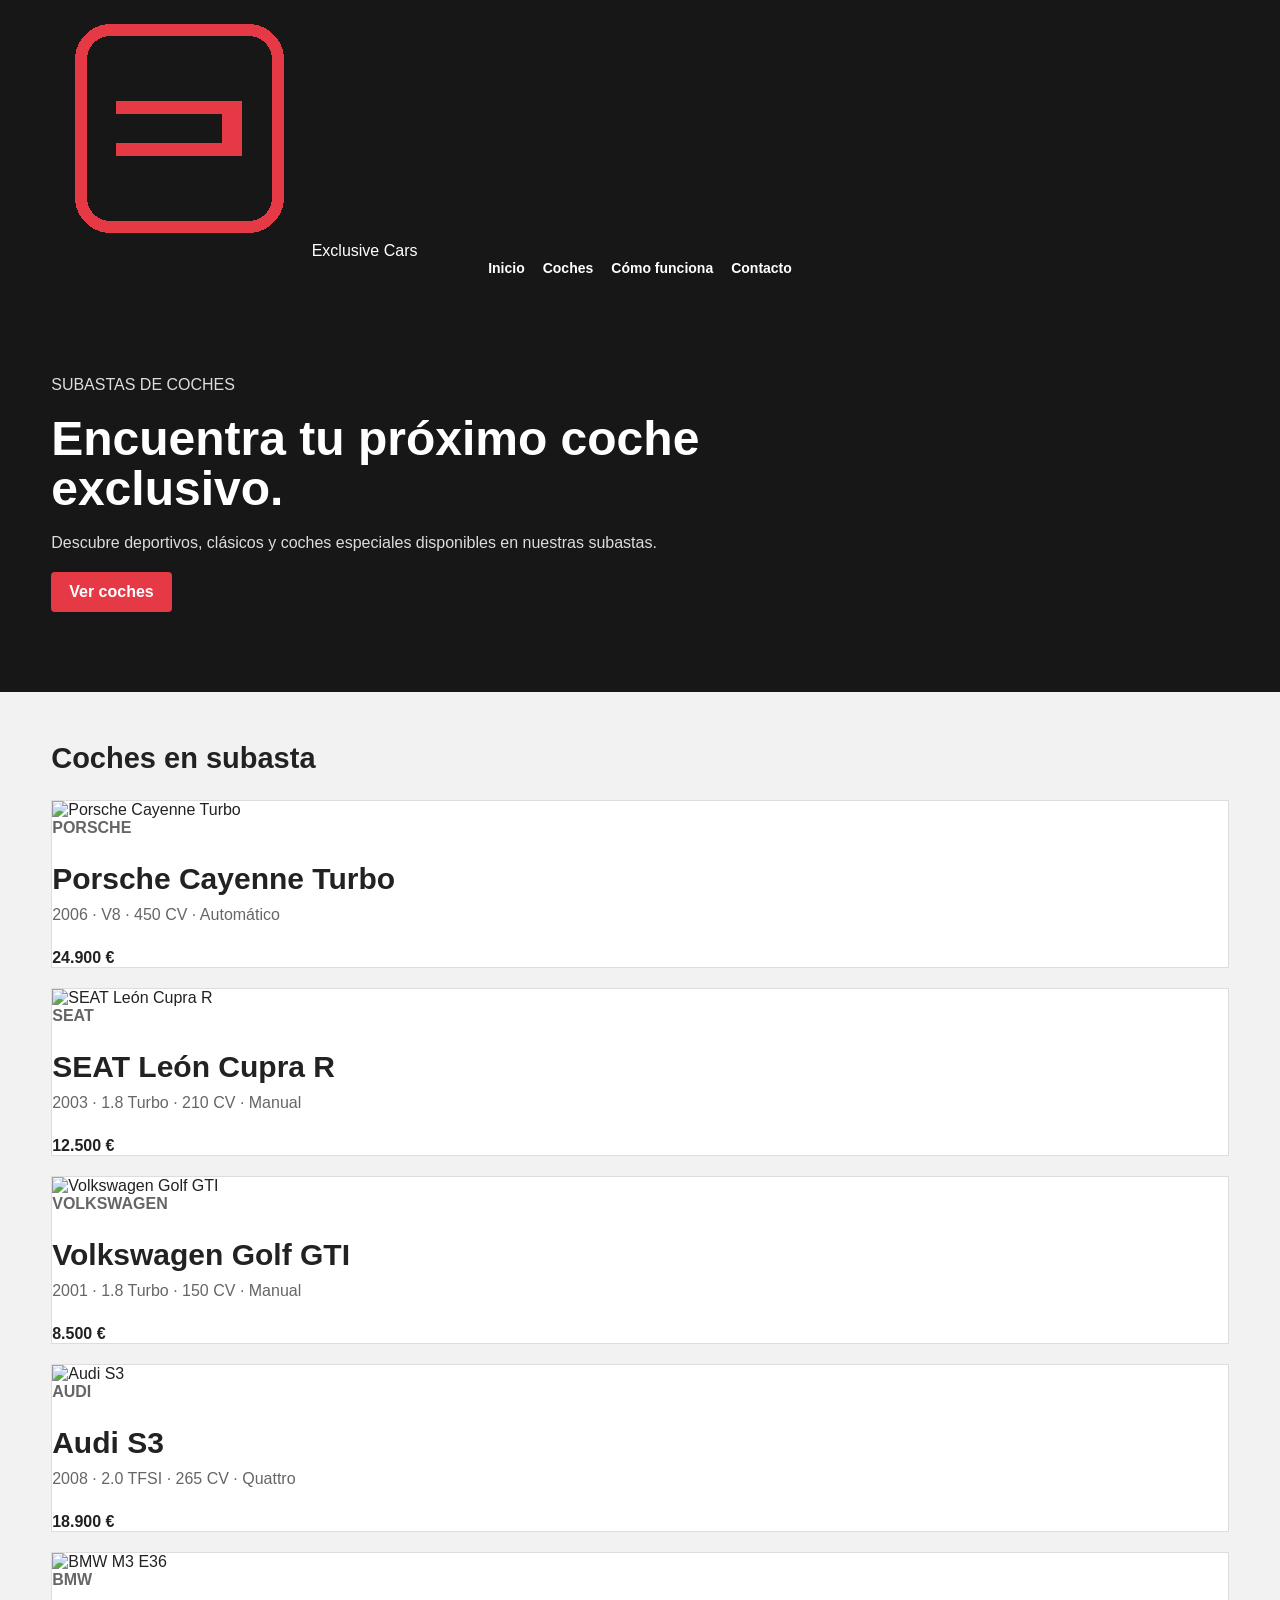
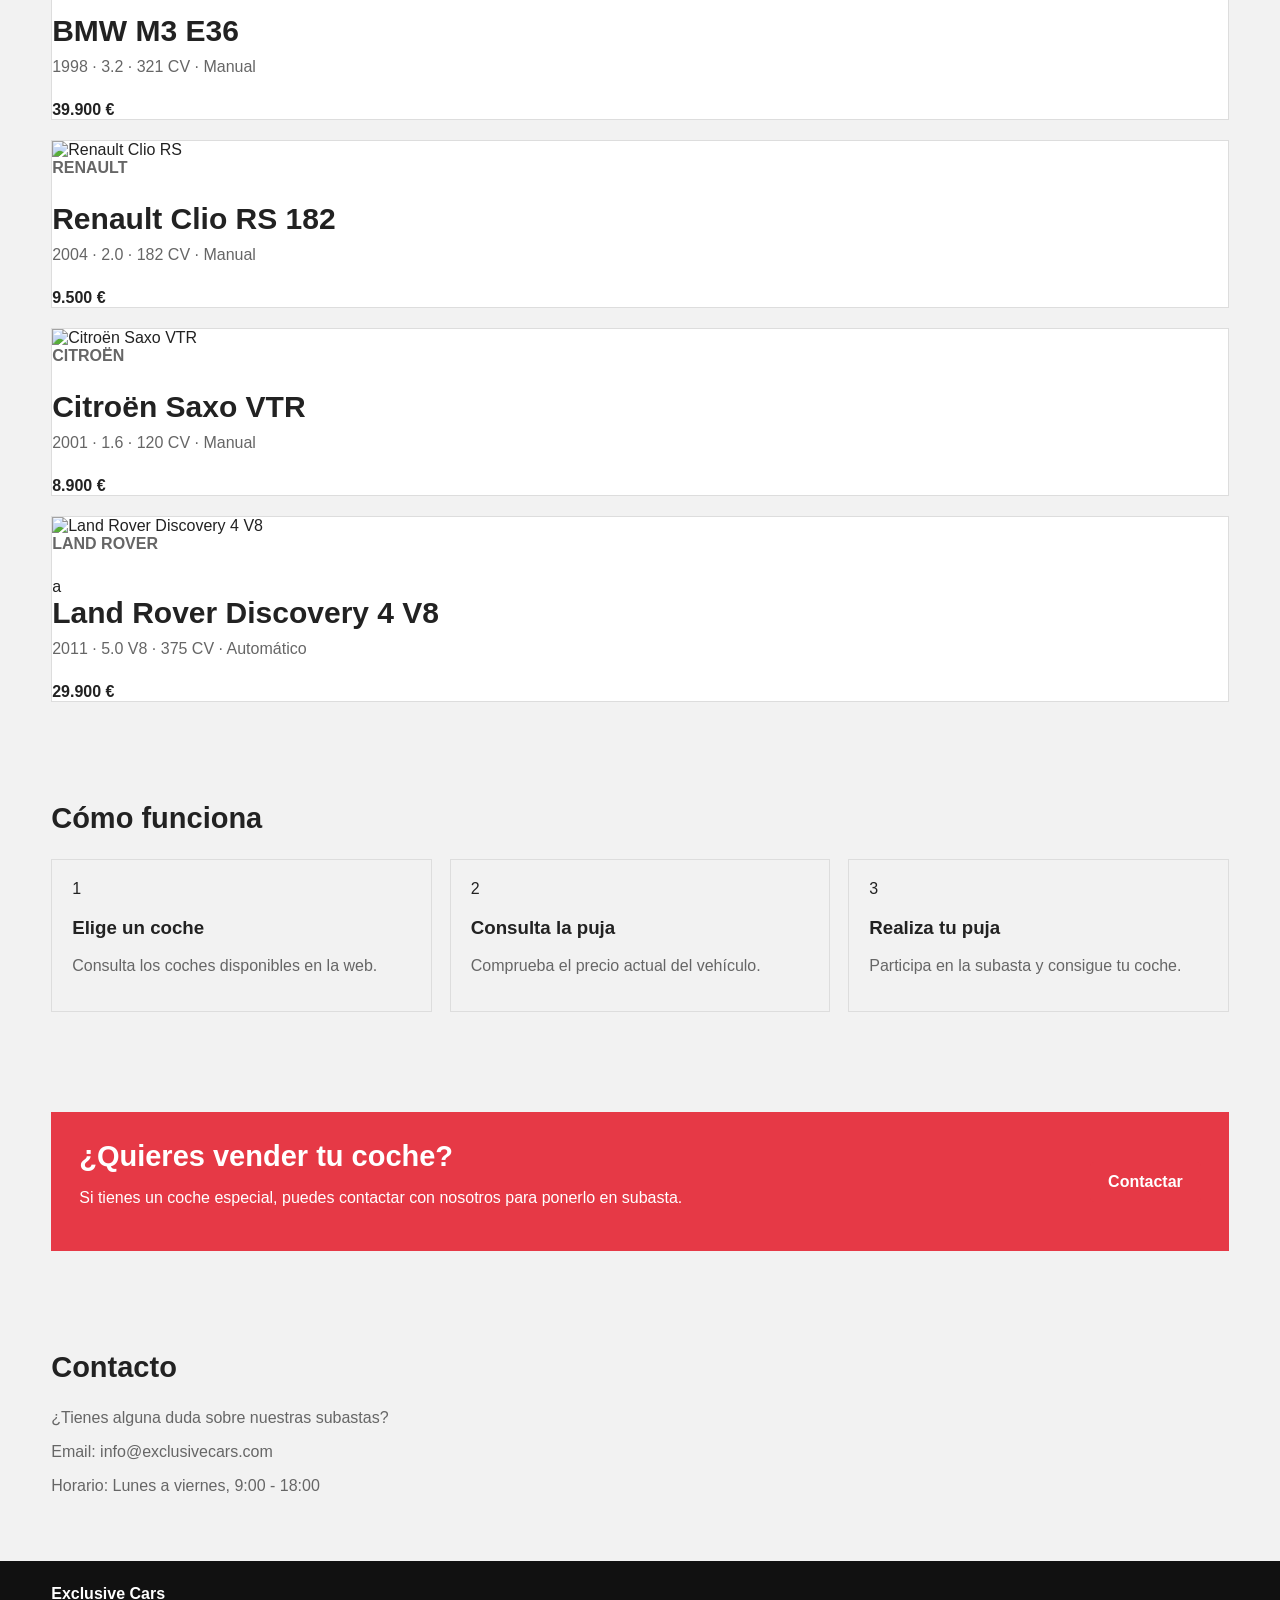
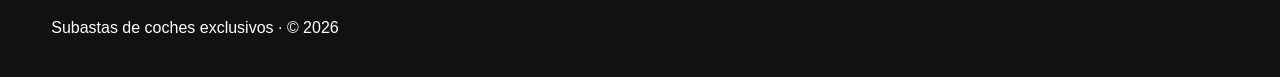
==== commit 4a149394: "Update index.html" ====
--- a/index.html
+++ b/index.html
@@ -1,387 +1,252 @@
 <!DOCTYPE html>
 <html lang="es">
 <head>
-  <meta charset="UTF-8">
-  <meta name="viewport" content="width=device-width, initial-scale=1.0">
-  <title>Exclusive Cars | Subastas de coches</title>
-  <meta name="description" content="Subastas de coches exclusivos: deportivos, familiares, clásicos y modelos especiales.">
-  <link rel="icon" type="image/png" href="favicon.png">
-  <link rel="stylesheet" href="estilos.css">
+    <meta charset="UTF-8">
+    <meta name="viewport" content="width=device-width, initial-scale=1.0">
+
+    <title>Exclusive Cars | Subastas de coches</title>
+
+    <meta name="description" content="Web de subastas de coches exclusivos.">
+
+    <link rel="icon" type="image/png" href="favicon.png">
+    <link rel="stylesheet" href="estilos.css">
+
+    <link rel="canonical" href="https://manupelayos.github.io/manupelayos/">
 </head>
+
 <body>
 
 <header>
-  <div class="contenedor barra">
-    <a class="marca" href="#inicio">
-      <img src="favicon.png" alt="Exclusive Cars">
-      <span>Exclusive Cars</span>
-    </a>
-
-    <nav>
-      <a href="#inicio">Inicio</a>
-
-      <div class="menu-marcas">
-        <a href="#marcas">Marcas ▾</a>
-        <div class="submenu">
-          <a href="#subastas" data-marca-menu="">Todas las marcas</a>
-          <a href="#subastas" data-marca-menu="porsche">Porsche</a>
-          <a href="#subastas" data-marca-menu="seat">SEAT</a>
-          <a href="#subastas" data-marca-menu="volkswagen">Volkswagen</a>
-          <a href="#subastas" data-marca-menu="audi">Audi</a>
-          <a href="#subastas" data-marca-menu="bmw">BMW</a>
-          <a href="#subastas" data-marca-menu="renault">Renault</a>
-          <a href="#subastas" data-marca-menu="mercedes">Mercedes-Benz</a>
-        </div>
-      </div>
-
-      <a href="#subastas">Todas las subastas</a>
-      <a href="#como-funciona">Cómo funciona</a>
-      <a href="#vender">Vender</a>
-      <a href="#contacto">Contacto</a>
-    </nav>
-  </div>
+    <div class="contenedor">
+        <div class="logo">
+            <img src="favicon.png" alt="Exclusive Cars">
+            <span>Exclusive Cars</span>
+        </div>
+
+        <nav>
+            <a href="#inicio">Inicio</a>
+            <a href="#coches">Coches</a>
+            <a href="#como-funciona">Cómo funciona</a>
+            <a href="#contacto">Contacto</a>
+        </nav>
+    </div>
 </header>
 
+
 <main>
-  <section class="hero" id="inicio">
+
+    <!-- INICIO -->
+    <section class="hero" id="inicio">
+        <div class="contenedor">
+            <p>SUBASTAS DE COCHES</p>
+
+            <h1>Encuentra tu próximo coche exclusivo.</h1>
+
+            <p>
+                Descubre deportivos, clásicos y coches especiales
+                disponibles en nuestras subastas.
+            </p>
+
+            <a href="#coches" class="boton">Ver coches</a>
+        </div>
+    </section>
+
+
+    <!-- COCHES -->
+    <section id="coches">
+        <div class="contenedor">
+
+            <h2>Coches en subasta</h2>
+
+            <div class="coches">
+
+                <article class="coche">
+                    <img src="img/porschecayenne.png" alt="Porsche Cayenne Turbo">
+
+                    <div>
+                        <p class="marca">PORSCHE</p>
+                        <h3>Porsche Cayenne Turbo</h3>
+                        <p>2006 · V8 · 450 CV · Automático</p>
+
+                        <strong>24.900 €</strong>
+                    </div>
+                </article>
+
+
+                <article class="coche">
+                    <img src="img/seatleon.png" alt="SEAT León Cupra R">
+
+                    <div>
+                        <p class="marca">SEAT</p>
+                        <h3>SEAT León Cupra R</h3>
+                        <p>2003 · 1.8 Turbo · 210 CV · Manual</p>
+
+                        <strong>12.500 €</strong>
+                    </div>
+                </article>
+
+
+                <article class="coche">
+                    <img src="img/volkswagengolfgti.png" alt="Volkswagen Golf GTI">
+
+                    <div>
+                        <p class="marca">VOLKSWAGEN</p>
+                        <h3>Volkswagen Golf GTI</h3>
+                        <p>2001 · 1.8 Turbo · 150 CV · Manual</p>
+
+                        <strong>8.500 €</strong>
+                    </div>
+                </article>
+
+
+                <article class="coche">
+                    <img src="img/audis3.png" alt="Audi S3">
+
+                    <div>
+                        <p class="marca">AUDI</p>
+                        <h3>Audi S3</h3>
+                        <p>2008 · 2.0 TFSI · 265 CV · Quattro</p>
+
+                        <strong>18.900 €</strong>
+                    </div>
+                </article>
+
+
+                <article class="coche">
+                   <img src="img/bmwm3.png" alt="BMW M3 E36">
+
+                    <div>
+                        <p class="marca">BMW</p>
+                        <h3>BMW M3 E36</h3>
+                        <p>1998 · 3.2 · 321 CV · Manual</p>
+
+                        <strong>39.900 €</strong>
+                    </div>
+                </article>
+
+
+                <article class="coche">
+                    <img src="img/renaultcliors.png" alt="Renault Clio RS">
+
+                    <div>
+                        <p class="marca">RENAULT</p>
+                        <h3>Renault Clio RS 182</h3>
+                        <p>2004 · 2.0 · 182 CV · Manual</p>
+
+                        <strong>9.500 €</strong>
+                    </div>
+                </article>
+                <article class="coche">
+                    <img src="img/saxovtr.png" alt="Citroën Saxo VTR">
+
+                    <div>
+                        <p class="marca">CITROËN</p>
+                        <h3>Citroën Saxo VTR</h3>
+                        <p>2001 · 1.6 · 120 CV · Manual</p>
+
+                        <strong>8.900 €</strong>
+                    </div>
+                </article>
+
+
+                <article class="coche">
+                    <img src="img/landroverdiscovery.png" alt="Land Rover Discovery 4 V8">
+
+                    <div>
+                        <p class="marca">LAND ROVER</p>a
+                        <h3>Land Rover Discovery 4 V8</h3>
+                        <p>2011 · 5.0 V8 · 375 CV · Automático</p>
+
+                        <strong>29.900 €</strong>
+                    </div>
+                </article>
+
+
+            </div>
+        </div>
+    </section>
+
+
+    <!-- COMO FUNCIONA -->
+    <section class="gris" id="como-funciona">
+        <div class="contenedor">
+
+            <h2>Cómo funciona</h2>
+
+            <div class="pasos">
+
+                <div>
+                    <span>1</span>
+                    <h3>Elige un coche</h3>
+                    <p>Consulta los coches disponibles en la web.</p>
+                </div>
+
+                <div>
+                    <span>2</span>
+                    <h3>Consulta la puja</h3>
+                    <p>Comprueba el precio actual del vehículo.</p>
+                </div>
+
+                <div>
+                    <span>3</span>
+                    <h3>Realiza tu puja</h3>
+                    <p>Participa en la subasta y consigue tu coche.</p>
+                </div>
+
+            </div>
+
+        </div>
+    </section>
+
+
+    <!-- VENDER -->
+    <section>
+        <div class="contenedor vender">
+
+            <div>
+                <h2>¿Quieres vender tu coche?</h2>
+                <p>
+                    Si tienes un coche especial, puedes contactar
+                    con nosotros para ponerlo en subasta.
+                </p>
+            </div>
+
+            <a href="#contacto" class="boton">Contactar</a>
+
+        </div>
+    </section>
+
+
+    <!-- CONTACTO -->
+    <section class="gris" id="contacto">
+        <div class="contenedor">
+
+            <h2>Contacto</h2>
+
+            <p>
+                ¿Tienes alguna duda sobre nuestras subastas?
+            </p>
+
+            <p>
+                Email: info@exclusivecars.com
+            </p>
+
+            <p>
+                Horario: Lunes a viernes, 9:00 - 18:00
+            </p>
+
+        </div>
+    </section>
+
+</main>
+
+
+<footer>
     <div class="contenedor">
-      <p class="etiqueta-superior">COCHES ESPECIALES · SUBASTAS · COLECCIÓN</p>
-      <h1>Un lugar para encontrar coches que merecen ser conservados.</h1>
-      <p>Coches exclusivos de todo tipo. Explora coches normales, deportivos, clásicos y modelos exclusivos.</p>
-      <a class="boton" href="#subastas">Ver coches en subasta</a>
+        <strong>Exclusive Cars</strong>
+        <p>Subastas de coches exclusivos · © 2026</p>
     </div>
-  </section>
-
-  <section class="busqueda" id="marcas">
-    <div class="contenedor">
-      <h2>Buscar coches</h2>
-      <p>Busca por marca, modelo, tipo de coche o precio máximo.</p>
-
-      <form class="buscador" id="form-busqueda">
-        <div>
-          <label for="texto-busqueda">Buscar</label>
-          <input id="texto-busqueda" type="search" placeholder="Marca o modelo...">
-        </div>
-
-        <div>
-          <label for="marca">Marca</label>
-          <select id="marca">
-            <option value="">Todas las marcas</option>
-            <option value="porsche">Porsche</option>
-            <option value="seat">SEAT</option>
-            <option value="volkswagen">Volkswagen</option>
-            <option value="audi">Audi</option>
-            <option value="bmw">BMW</option>
-            <option value="renault">Renault</option>
-            <option value="mercedes">Mercedes-Benz</option>
-          </select>
-        </div>
-
-        <div>
-          <label for="tipo">Tipo</label>
-          <select id="tipo">
-            <option value="">Todos</option>
-            <option value="deportivo">Deportivo</option>
-            <option value="compacto">Compacto</option>
-            <option value="familiar">Familiar</option>
-            <option value="monovolumen">Monovolumen</option>
-            <option value="clasico">Clásico</option>
-            <option value="especial">Edición especial</option>
-          </select>
-        </div>
-
-        <div>
-          <label for="ano">Año</label>
-          <select id="ano">
-            <option value="">Todos</option>
-            <option value="1980-1999">1980-1999</option>
-            <option value="2000-2009">2000-2009</option>
-            <option value="2010-2019">2010-2019</option>
-            <option value="2020-2029">2020-2029</option>
-          </select>
-        </div>
-
-        <div>
-          <label for="precio">Precio máximo</label>
-          <input id="precio" type="number" min="0" placeholder="50000">
-        </div>
-
-        <button class="boton" type="submit">Buscar</button>
-      </form>
-      <p id="resultado-busqueda" class="resultado"></p>
-    </div>
-  </section>
-
-  <section id="subastas">
-    <div class="contenedor">
-      <div class="titulo-seccion">
-        <div>
-          <h2>Todas las subastas</h2>
-          <p>Todos los coches disponibles actualmente.</p>
-        </div>
-        <span id="contador">7 coches</span>
-      </div>
-
-      <div class="coches" id="lista-coches">
-
-        <article class="coche" id="marca-porsche"
-          data-marca="porsche" data-modelo="cayenne turbo" data-tipo="deportivo"
-          data-ano="2006" data-precio="24900"
-          data-detalles="V8 biturbo, automático, tracción integral y una configuración especialmente equipada.">
-          <a class="anuncio" href="#detalle">
-            <div class="foto"><img src="img/porschecayenne.png" alt="Porsche Cayenne Turbo" onerror="this.style.display='none'; this.parentElement.classList.add('sin-foto');"></div>
-            <div class="coche-info">
-              <div class="fila"><span class="marca-coche">PORSCHE</span><span class="estado">EN SUBASTA</span></div>
-              <h3>Porsche Cayenne Turbo</h3>
-              <p>2006 · V8 · 450 CV · Automático</p>
-              <div class="precio"><span>Puja actual</span><strong>24.900 €</strong></div>
-            </div>
-          </a>
-        </article>
-
-        <article class="coche" id="marca-seat"
-          data-marca="seat" data-modelo="leon cupra r" data-tipo="compacto"
-          data-ano="2003" data-precio="12500"
-          data-detalles="Compacto deportivo de producción limitada, motor 1.8 Turbo y una de las versiones más buscadas del León 1M.">
-          <a class="anuncio" href="#detalle">
-            <div class="foto"><img src="img/seatleon.png" alt="SEAT León Cupra R" onerror="this.style.display='none'; this.parentElement.classList.add('sin-foto');"></div>
-            <div class="coche-info">
-              <div class="fila"><span class="marca-coche">SEAT</span><span class="estado">EN SUBASTA</span></div>
-              <h3>SEAT León Cupra R</h3>
-              <p>2003 · 1.8 Turbo · 210 CV · Manual</p>
-              <div class="precio"><span>Puja actual</span><strong>12.500 €</strong></div>
-            </div>
-          </a>
-        </article>
-
-        <article class="coche" id="marca-volkswagen"
-          data-marca="volkswagen" data-modelo="golf gti" data-tipo="compacto"
-          data-ano="2001" data-precio="8500"
-          data-detalles="Golf IV GTI con motor 1.8 Turbo, cinco puertas y configuración original.">
-          <a class="anuncio" href="#detalle">
-            <div class="foto"><img src="img/volkswagengolfgti.png" alt="Volkswagen Golf IV GTI" onerror="this.style.display='none'; this.parentElement.classList.add('sin-foto');"></div>
-            <div class="coche-info">
-              <div class="fila"><span class="marca-coche">VOLKSWAGEN</span><span class="estado">EN SUBASTA</span></div>
-              <h3>Volkswagen Golf IV GTI</h3>
-              <p>2001 · 1.8 Turbo · 150 CV · Manual</p>
-              <div class="precio"><span>Puja actual</span><strong>8.500 €</strong></div>
-            </div>
-          </a>
-        </article>
-
-        <article class="coche" id="marca-audi"
-          data-marca="audi" data-modelo="s3" data-tipo="deportivo"
-          data-ano="2008" data-precio="18900"
-          data-detalles="Audi S3 de segunda generación con motor 2.0 TFSI, tracción quattro y cambio manual.">
-          <a class="anuncio" href="#detalle">
-            <div class="foto"><img src="img/audis3.png" alt="Audi S3" onerror="this.style.display='none'; this.parentElement.classList.add('sin-foto');"></div>
-            <div class="coche-info">
-              <div class="fila"><span class="marca-coche">AUDI</span><span class="estado">EN SUBASTA</span></div>
-              <h3>Audi S3</h3>
-              <p>2008 · 2.0 TFSI · 265 CV · quattro</p>
-              <div class="precio"><span>Puja actual</span><strong>18.900 €</strong></div>
-            </div>
-          </a>
-        </article>
-
-        <article class="coche" id="marca-bmw"
-          data-marca="bmw" data-modelo="m3" data-tipo="deportivo"
-          data-ano="1998" data-precio="39900"
-          data-detalles="BMW M3 E36 de seis cilindros, una pieza de colección con configuración deportiva y cambio manual.">
-          <a class="anuncio" href="#detalle">
-            <div class="foto"><img src="img/bmwm3.png" alt="BMW M3 E36" onerror="this.style.display='none'; this.parentElement.classList.add('sin-foto');"></div>
-            <div class="coche-info">
-              <div class="fila"><span class="marca-coche">BMW</span><span class="estado">EN SUBASTA</span></div>
-              <h3>BMW M3 E36</h3>
-              <p>1998 · 3.2 · 321 CV · Manual</p>
-              <div class="precio"><span>Puja actual</span><strong>39.900 €</strong></div>
-            </div>
-          </a>
-        </article>
-
-        <article class="coche" id="marca-renault"
-          data-marca="renault" data-modelo="clio rs" data-tipo="compacto"
-          data-ano="2004" data-precio="9500"
-          data-detalles="Clio RS 182 ligero y atmosférico, pensado para disfrutar de una conducción deportiva.">
-          <a class="anuncio" href="#detalle">
-            <div class="foto"><img src="img/renaultcliors.png" alt="Renault Clio RS 182" onerror="this.style.display='none'; this.parentElement.classList.add('sin-foto');"></div>
-            <div class="coche-info">
-              <div class="fila"><span class="marca-coche">RENAULT</span><span class="estado">EN SUBASTA</span></div>
-              <h3>Renault Clio RS 182</h3>
-              <p>2004 · 2.0 · 182 CV · Manual</p>
-              <div class="precio"><span>Puja actual</span><strong>9.500 €</strong></div>
-            </div>
-          </a>
-        </article>
-
-        <article class="coche" id="marca-mercedes"
-          data-marca="mercedes" data-modelo="clase a" data-tipo="familiar"
-          data-ano="2010" data-precio="13900"
-          data-detalles="Mercedes-Benz compacto práctico y bien equipado, ideal para quien busca algo diferente a los deportivos habituales.">
-          <a class="anuncio" href="#detalle">
-            <div class="foto"><img src="img/mercedesclasea.png" alt="Mercedes-Benz Clase A" onerror="this.style.display='none'; this.parentElement.classList.add('sin-foto');"></div>
-            <div class="coche-info">
-              <div class="fila"><span class="marca-coche">MERCEDES-BENZ</span><span class="estado">EN SUBASTA</span></div>
-              <h3>Mercedes-Benz Clase A</h3>
-              <p>2010 · 1.7 · 116 CV · Automático</p>
-              <div class="precio"><span>Puja actual</span><strong>13.900 €</strong></div>
-            </div>
-          </a>
-        </article>
-
-      </div>
-
-      <p id="sin-resultados" class="sin-resultados">No se han encontrado coches con esos filtros.</p>
-    </div>
-  </section>
-
-  <section class="detalle-seccion" id="detalle">
-    <div class="contenedor">
-      <h2>Detalles del coche</h2>
-      <p>Selecciona cualquiera de los anuncios para consultar su información.</p>
-      <div class="detalle-box">
-        <h3 id="detalle-titulo">Elige un coche</h3>
-        <p id="detalle-info">Al pulsar un anuncio aparecerán aquí sus detalles.</p>
-        <p id="detalle-descripcion"></p>
-        <a class="boton" href="#subastas">Volver a las subastas</a>
-      </div>
-    </div>
-  </section>
-
-  <section class="como" id="como-funciona">
-    <div class="contenedor">
-      <h2>Cómo funciona</h2>
-      <div class="pasos">
-        <div><b>1</b><h3>Busca</h3><p>Filtra los coches por marca, tipo, año o precio.</p></div>
-        <div><b>2</b><h3>Explora</h3><p>Entra en el anuncio para ver los detalles del coche.</p></div>
-        <div><b>3</b><h3>Puja</h3><p>Consulta la puja actual y participa en la subasta.</p></div>
-      </div>
-    </div>
-  </section>
-
-  <section id="vender">
-    <div class="contenedor vender">
-      <div>
-        <h2>¿Tienes un coche especial?</h2>
-        <p>Deportivo, clásico, familiar, edición especial o simplemente una unidad interesante.</p>
-      </div>
-      <a class="boton boton-negro" href="#contacto">Vender mi coche</a>
-    </div>
-  </section>
-
-  <section class="contacto" id="contacto">
-    <div class="contenedor contacto-grid">
-      <div>
-        <h2>Contacto</h2>
-        <p>Si quieres proponer un coche para la web o tienes alguna duda, puedes escribirnos.</p>
-        <p><b>Tema:</b> Subastas de coches exclusivos</p>
-        <p><b>Horario:</b> Lunes a viernes, 9:00 - 18:00</p>
-      </div>
-
-      <form class="formulario" id="form-contacto">
-        <label for="nombre">Nombre</label>
-        <input id="nombre" type="text" required>
-        <label for="email">Correo</label>
-        <input id="email" type="email" required>
-        <label for="mensaje">Mensaje</label>
-        <textarea id="mensaje"></textarea>
-        <button class="boton" type="submit">Enviar</button>
-        <p id="mensaje-formulario"></p>
-      </form>
-    </div>
-  </section>
-</main>
-
-<footer>
-  <div class="contenedor pie">
-    <b>Exclusive Cars</b>
-    <span>Deportivos, clásicos, familiares y coches especiales</span>
-    <span>© 2026</span>
-  </div>
 </footer>
-
-<script>
-  const formulario = document.getElementById('form-busqueda');
-  const coches = [...document.querySelectorAll('.coche')];
-  const resultado = document.getElementById('resultado-busqueda');
-  const sinResultados = document.getElementById('sin-resultados');
-  const contador = document.getElementById('contador');
-
-  function normalizar(texto) {
-    return texto.toLowerCase().normalize('NFD').replace(/[\u0300-\u036f]/g, '');
-  }
-
-  formulario.addEventListener('submit', function(e) {
-    e.preventDefault();
-
-    const texto = normalizar(document.getElementById('texto-busqueda').value.trim());
-    const marca = document.getElementById('marca').value;
-    const tipo = document.getElementById('tipo').value;
-    const ano = document.getElementById('ano').value;
-    const precio = Number(document.getElementById('precio').value) || Infinity;
-    let encontrados = 0;
-
-    coches.forEach(coche => {
-      const nombre = normalizar(coche.querySelector('h3').textContent);
-      const coincideTexto = !texto || nombre.includes(texto) || normalizar(coche.dataset.marca).includes(texto);
-      const coincideMarca = !marca || coche.dataset.marca === marca;
-      const coincideTipo = !tipo || coche.dataset.tipo === tipo;
-      const anoCoche = Number(coche.dataset.ano || 0);
-
-      let coincideAno = true;
-      if (ano) {
-        const [min, max] = ano.split('-').map(Number);
-        coincideAno = anoCoche >= min && anoCoche <= max;
-      }
-
-      const coincidePrecio = Number(coche.dataset.precio) <= precio;
-      const mostrar = coincideTexto && coincideMarca && coincideTipo && coincideAno && coincidePrecio;
-
-      coche.style.display = mostrar ? '' : 'none';
-      if (mostrar) encontrados++;
-    });
-
-    sinResultados.style.display = encontrados ? 'none' : 'block';
-    contador.textContent = encontrados + (encontrados === 1 ? ' coche' : ' coches');
-    resultado.textContent = encontrados + (encontrados === 1 ? ' coche encontrado.' : ' coches encontrados.');
-    document.getElementById('subastas').scrollIntoView({ behavior: 'smooth' });
-  });
-
-  document.querySelectorAll('[data-marca-menu]').forEach(enlace => {
-    enlace.addEventListener('click', function(e) {
-      e.preventDefault();
-      const marcaSeleccionada = this.dataset.marcaMenu;
-
-      coches.forEach(coche => {
-        coche.style.display = (!marcaSeleccionada || coche.dataset.marca === marcaSeleccionada) ? '' : 'none';
-      });
-
-      const visibles = coches.filter(coche => coche.style.display !== 'none').length;
-      sinResultados.style.display = visibles ? 'none' : 'block';
-      contador.textContent = visibles + (visibles === 1 ? ' coche' : ' coches');
-      resultado.textContent = marcaSeleccionada
-        ? 'Mostrando los coches de ' + this.textContent + '.'
-        : 'Mostrando todas las marcas.';
-
-      document.getElementById('subastas').scrollIntoView({ behavior: 'smooth' });
-    });
-  });
-
-  document.querySelectorAll('.anuncio').forEach(anuncio => {
-    anuncio.addEventListener('click', function() {
-      const coche = this.closest('.coche');
-      document.getElementById('detalle-titulo').textContent = coche.querySelector('h3').textContent;
-      document.getElementById('detalle-info').textContent = coche.querySelector('.coche-info p').textContent + ' · Puja actual: ' + coche.querySelector('.precio strong').textContent;
-      document.getElementById('detalle-descripcion').textContent = coche.dataset.detalles;
-    });
-  });
-
-  document.getElementById('form-contacto').addEventListener('submit', function(e) {
-    e.preventDefault();
-    document.getElementById('mensaje-formulario').textContent = 'Mensaje enviado correctamente (demo).';
-    this.reset();
-  });
-</script>
 
 </body>
 </html>
--- a/estilos.css
+++ b/estilos.css
@@ -1,85 +1,454 @@
 * { box-sizing: border-box; }
+
 html { scroll-behavior: smooth; }
-body { margin: 0; font-family: Arial, sans-serif; color: #17324d; background: #f4f7fb; }
-a { text-decoration: none; color: inherit; }
-.contenedor { width: 90%; max-width: 1100px; margin: auto; }
-
-header { background: #0d2f57; color: white; }
-.barra { min-height: 70px; display: flex; align-items: center; justify-content: space-between; gap: 20px; }
-.marca { display: flex; align-items: center; gap: 10px; font-size: 22px; font-weight: bold; }
-.marca img { width: 42px; height: 42px; border-radius: 8px; }
-nav { display: flex; align-items: center; gap: 18px; flex-wrap: wrap; justify-content: center; }
-nav a { font-size: 14px; font-weight: bold; }
-nav a:hover { color: #7ee35d; }
-.lupa { width: 35px; height: 35px; border: 1px solid white; border-radius: 50%; display: grid; place-items: center; font-size: 20px; }
-
-.hero { background: #0d2f57; color: white; padding: 70px 0; }
-.hero-contenido { display: flex; align-items: center; justify-content: space-between; gap: 40px; }
-.hero h1 { font-size: 44px; margin: 10px 0; }
-.hero p { max-width: 600px; line-height: 1.6; }
-.etiqueta-superior { color: #7ee35d; font-size: 13px; font-weight: bold; }
-.hero-logo { width: 220px; border-radius: 20px; }
-.boton { display: inline-block; background: #7ee35d; color: #17320f; border: 0; padding: 12px 20px; border-radius: 7px; font-weight: bold; cursor: pointer; }
-.boton:hover { opacity: .9; }
-
-section { padding: 55px 0; }
-h2 { color: #0d2f57; margin-top: 0; font-size: 30px; }
-section > .contenedor > p { color: #61758a; }
-.busqueda { background: #e8f2fa; }
-.buscador { background: white; padding: 20px; border: 1px solid #d7e1ea; border-radius: 10px; display: grid; grid-template-columns: 1.3fr 1fr 1fr 1fr 1fr auto; gap: 12px; margin-top: 20px; }
-.buscador label, .formulario label { display: block; margin-bottom: 6px; font-weight: bold; font-size: 14px; }
-input, select, textarea { width: 100%; padding: 11px; border: 1px solid #ccd8e2; border-radius: 6px; font: inherit; background: white; }
-.buscador .boton { align-self: end; height: 43px; white-space: nowrap; }
-.resultado { min-height: 20px; color: #28658e; }
-
-.coches { display: grid; grid-template-columns: repeat(3, 1fr); gap: 20px; margin-top: 25px; }
-.coche { background: white; border: 1px solid #d7e1ea; border-radius: 8px; overflow: hidden; }
-.coche:hover { box-shadow: 0 5px 15px rgba(0,0,0,.08); }
-.foto { height: 130px; display: grid; place-items: center; background: #e7f1f9; font-size: 60px; }
-.coche-info { padding: 17px; }
-.coche h3 { color: #0d2f57; margin: 0 0 8px; }
-.coche p { color: #66798b; font-size: 14px; margin: 0 0 12px; }
-.coche strong { font-size: 21px; color: #0d2f57; }
-.sin-resultados { display: none; background: white; border: 1px solid #ccd8e2; padding: 20px; text-align: center; }
+
+body {
+  margin: 0;
+  font-family: Arial, sans-serif;
+  color: #222;
+  background: #f2f2f2;
+}
+
+a { color: inherit; text-decoration: none; }
+
+.contenedor {
+  width: 92%;
+  max-width: 1200px;
+  margin: auto;
+}
+
+header {
+  background: #171717;
+  color: white;
+}
+
+.barra {
+  min-height: 64px;
+  display: flex;
+  align-items: center;
+  justify-content: space-between;
+  gap: 20px;
+}
+
+.marca {
+  display: flex;
+  align-items: center;
+  gap: 10px;
+  font-size: 21px;
+  font-weight: bold;
+}
+
+.marca img {
+  width: 40px;
+  height: 40px;
+  border-radius: 5px;
+}
+
+nav {
+  display: flex;
+  gap: 18px;
+  align-items: center;
+  flex-wrap: wrap;
+  justify-content: center;
+}
+
+nav > a,
+.menu-marcas > a {
+  font-size: 14px;
+  font-weight: bold;
+}
+
+nav a:hover { color: #e63946; }
+
+.menu-marcas {
+  position: relative;
+  padding: 22px 0;
+}
+
+.submenu {
+  display: none;
+  position: absolute;
+  top: 61px;
+  left: -12px;
+  min-width: 190px;
+  padding: 8px 0;
+  background: white;
+  color: #222;
+  border: 1px solid #ddd;
+  z-index: 10;
+}
+
+.menu-marcas:hover .submenu { display: block; }
+
+.submenu a {
+  display: block;
+  padding: 9px 13px;
+  font-size: 14px;
+}
+
+.submenu a:hover {
+  background: #eee;
+  color: #222;
+}
+
+.hero {
+  padding: 80px 0;
+  background: #171717;
+  color: white;
+}
+
+.etiqueta-superior {
+  color: #e63946;
+  font-size: 13px;
+  font-weight: bold;
+}
+
+.hero h1 {
+  max-width: 850px;
+  margin: 10px 0;
+  font-size: 48px;
+  line-height: 1.05;
+}
+
+.hero p:not(.etiqueta-superior) {
+  max-width: 760px;
+  line-height: 1.6;
+  color: #ddd;
+}
+
+.boton {
+  display: inline-block;
+  border: 0;
+  padding: 11px 18px;
+  border-radius: 4px;
+  background: #e63946;
+  color: white;
+  font-weight: bold;
+  cursor: pointer;
+}
+
+.boton:hover { opacity: .85; }
+
+.boton-negro { background: #171717; }
+
+section { padding: 50px 0; }
+
+h2 {
+  margin-top: 0;
+  font-size: 29px;
+}
+
+section > .contenedor > p { color: #666; }
+
+.busqueda { background: #e8e8e8; }
+
+.buscador {
+  margin-top: 20px;
+  padding: 18px;
+  background: white;
+  border: 1px solid #ddd;
+  display: grid;
+  grid-template-columns: 1.5fr 1fr 1fr 1fr 1fr auto;
+  gap: 10px;
+}
+
+.buscador label,
+.formulario label {
+  display: block;
+  margin-bottom: 5px;
+  font-size: 13px;
+  font-weight: bold;
+}
+
+input,
+select,
+textarea {
+  width: 100%;
+  padding: 10px;
+  border: 1px solid #ccc;
+  border-radius: 4px;
+  font: inherit;
+  background: white;
+}
+
+.buscador .boton {
+  align-self: end;
+  white-space: nowrap;
+}
+
+.resultado { color: #555; }
+
+.titulo-seccion {
+  display: flex;
+  justify-content: space-between;
+  align-items: end;
+  gap: 20px;
+}
+
+#contador {
+  padding: 8px 12px;
+  background: white;
+  border: 1px solid #ddd;
+  font-size: 14px;
+}
+
+.coches {
+  display: grid;
+  grid-template-columns: 1fr;
+  gap: 20px;
+  margin-top: 25px;
+}
+
+.coche {
+  overflow: hidden;
+  background: white;
+  border: 1px solid #ddd;
+}
+
+.anuncio {
+  display: grid;
+  grid-template-columns: 48% 52%;
+  min-height: 310px;
+}
+
+.anuncio:hover .coche-info h3 {
+  color: #e63946;
+}
+
+.foto {
+  min-height: 310px;
+  display: grid;
+  place-items: center;
+  background: #ddd;
+}
+
+.foto img {
+  width: 100%;
+  height: 100%;
+  min-height: 310px;
+  object-fit: cover;
+}
+
+.sin-foto::after {
+  content: "Foto no disponible";
+  color: #777;
+  font-size: 14px;
+}
+
+.coche-info {
+  padding: 35px;
+  display: flex;
+  flex-direction: column;
+  justify-content: center;
+}
+
+.fila {
+  display: flex;
+  justify-content: space-between;
+  gap: 15px;
+  margin-bottom: 12px;
+}
+
+.marca-coche {
+  font-size: 12px;
+  font-weight: bold;
+  color: #777;
+}
+
+.estado {
+  font-size: 12px;
+  font-weight: bold;
+  color: #e63946;
+}
+
+.coche h3 {
+  margin: 0 0 10px;
+  font-size: 30px;
+}
+
+.coche p {
+  margin: 0 0 25px;
+  color: #666;
+  font-size: 16px;
+}
+
+.precio {
+  border-top: 1px solid #ddd;
+  padding-top: 17px;
+  display: flex;
+  justify-content: space-between;
+  align-items: center;
+  gap: 15px;
+}
+
+.precio span {
+  color: #777;
+  font-size: 13px;
+}
+
+.precio strong {
+  font-size: 25px;
+}
+
+.sin-resultados {
+  display: none;
+  margin-top: 20px;
+  padding: 20px;
+  background: white;
+  border: 1px solid #ddd;
+  text-align: center;
+}
+
+.detalle-seccion { background: #e8e8e8; }
+
+.detalle-box {
+  padding: 30px;
+  background: white;
+  border: 1px solid #ddd;
+}
+
+.detalle-box h3 {
+  margin-top: 0;
+  font-size: 28px;
+}
+
+.detalle-box p {
+  color: #666;
+  line-height: 1.6;
+}
+
+.detalle-box .boton { margin-top: 10px; }
 
 .como { background: white; }
-.pasos { display: grid; grid-template-columns: repeat(3, 1fr); gap: 20px; }
-.pasos div { border: 1px solid #d7e1ea; padding: 20px; border-radius: 8px; }
-.pasos b { background: #2f9bff; color: white; border-radius: 50%; width: 35px; height: 35px; display: grid; place-items: center; }
-.pasos h3 { color: #0d2f57; }
-.pasos p { color: #61758a; }
-
-.vender { background: #2f9bff; color: white; padding: 30px; border-radius: 10px; display: flex; justify-content: space-between; align-items: center; gap: 20px; }
-.vender h2 { color: white; margin-bottom: 8px; }
-.vender p { margin-bottom: 0; }
-
-.contacto { background: #e8f2fa; }
-.contacto-grid { display: grid; grid-template-columns: 1fr 1fr; gap: 45px; }
-.formulario { background: white; padding: 25px; border-radius: 8px; border: 1px solid #d7e1ea; }
-.formulario label { margin-top: 13px; }
-.formulario textarea { min-height: 120px; resize: vertical; }
-.formulario .boton { margin-top: 15px; }
-#mensaje-formulario { color: #367327; font-weight: bold; }
-
-footer { background: #081e37; color: white; padding: 25px 0; }
-.pie { display: flex; justify-content: space-between; gap: 20px; flex-wrap: wrap; }
-
-@media (max-width: 1000px) {
+
+.pasos {
+  display: grid;
+  grid-template-columns: repeat(3, 1fr);
+  gap: 18px;
+}
+
+.pasos div {
+  padding: 20px;
+  border: 1px solid #ddd;
+}
+
+.pasos b {
+  display: grid;
+  width: 32px;
+  height: 32px;
+  place-items: center;
+  border-radius: 50%;
+  background: #171717;
+  color: white;
+}
+
+.pasos p { color: #666; }
+
+.vender {
+  padding: 28px;
+  display: flex;
+  align-items: center;
+  justify-content: space-between;
+  gap: 20px;
+  background: #e63946;
+  color: white;
+}
+
+.vender h2 { margin-bottom: 7px; }
+
+.vender p { color: white; }
+
+.contacto { background: #e8e8e8; }
+
+.contacto-grid {
+  display: grid;
+  grid-template-columns: 1fr 1fr;
+  gap: 40px;
+}
+
+.formulario {
+  padding: 22px;
+  background: white;
+  border: 1px solid #ddd;
+}
+
+.formulario label { margin-top: 12px; }
+
+.formulario textarea {
+  min-height: 110px;
+  resize: vertical;
+}
+
+.formulario .boton { margin-top: 14px; }
+
+#mensaje-formulario {
+  color: #287a36;
+  font-weight: bold;
+}
+
+footer {
+  padding: 24px 0;
+  background: #111;
+  color: white;
+}
+
+.pie {
+  display: flex;
+  justify-content: space-between;
+  gap: 15px;
+  flex-wrap: wrap;
+}
+
+@media (max-width: 900px) {
   .buscador { grid-template-columns: repeat(2, 1fr); }
   .buscador .boton { grid-column: span 2; }
-  .coches { grid-template-columns: repeat(2, 1fr); }
-}
+
+  .anuncio {
+    grid-template-columns: 1fr;
+  }
+
+  .foto,
+  .foto img {
+    min-height: 250px;
+    height: 250px;
+  }
+}
+
 @media (max-width: 750px) {
-  .barra, .hero-contenido, .vender { flex-direction: column; }
+  .barra,
+  .vender {
+    flex-direction: column;
+  }
+
   .barra { padding: 12px 0; }
-  .hero { text-align: center; }
-  .hero-logo { width: 170px; }
+
   .hero h1 { font-size: 36px; }
+
   nav { gap: 10px 14px; }
-  .coches, .pasos, .contacto-grid { grid-template-columns: 1fr; }
-}
+
+  .menu-marcas { padding: 0; }
+
+  .submenu {
+    top: 25px;
+  }
+
+  .pasos,
+  .contacto-grid {
+    grid-template-columns: 1fr;
+  }
+
+  .coche h3 { font-size: 25px; }
+
+  .coche-info { padding: 25px; }
+}
+
 @media (max-width: 500px) {
   .buscador { grid-template-columns: 1fr; }
   .buscador .boton { grid-column: auto; }
   .hero h1 { font-size: 30px; }
-}
+
+  .titulo-seccion {
+    align-items: start;
+    flex-direction: column;
+  }
+}
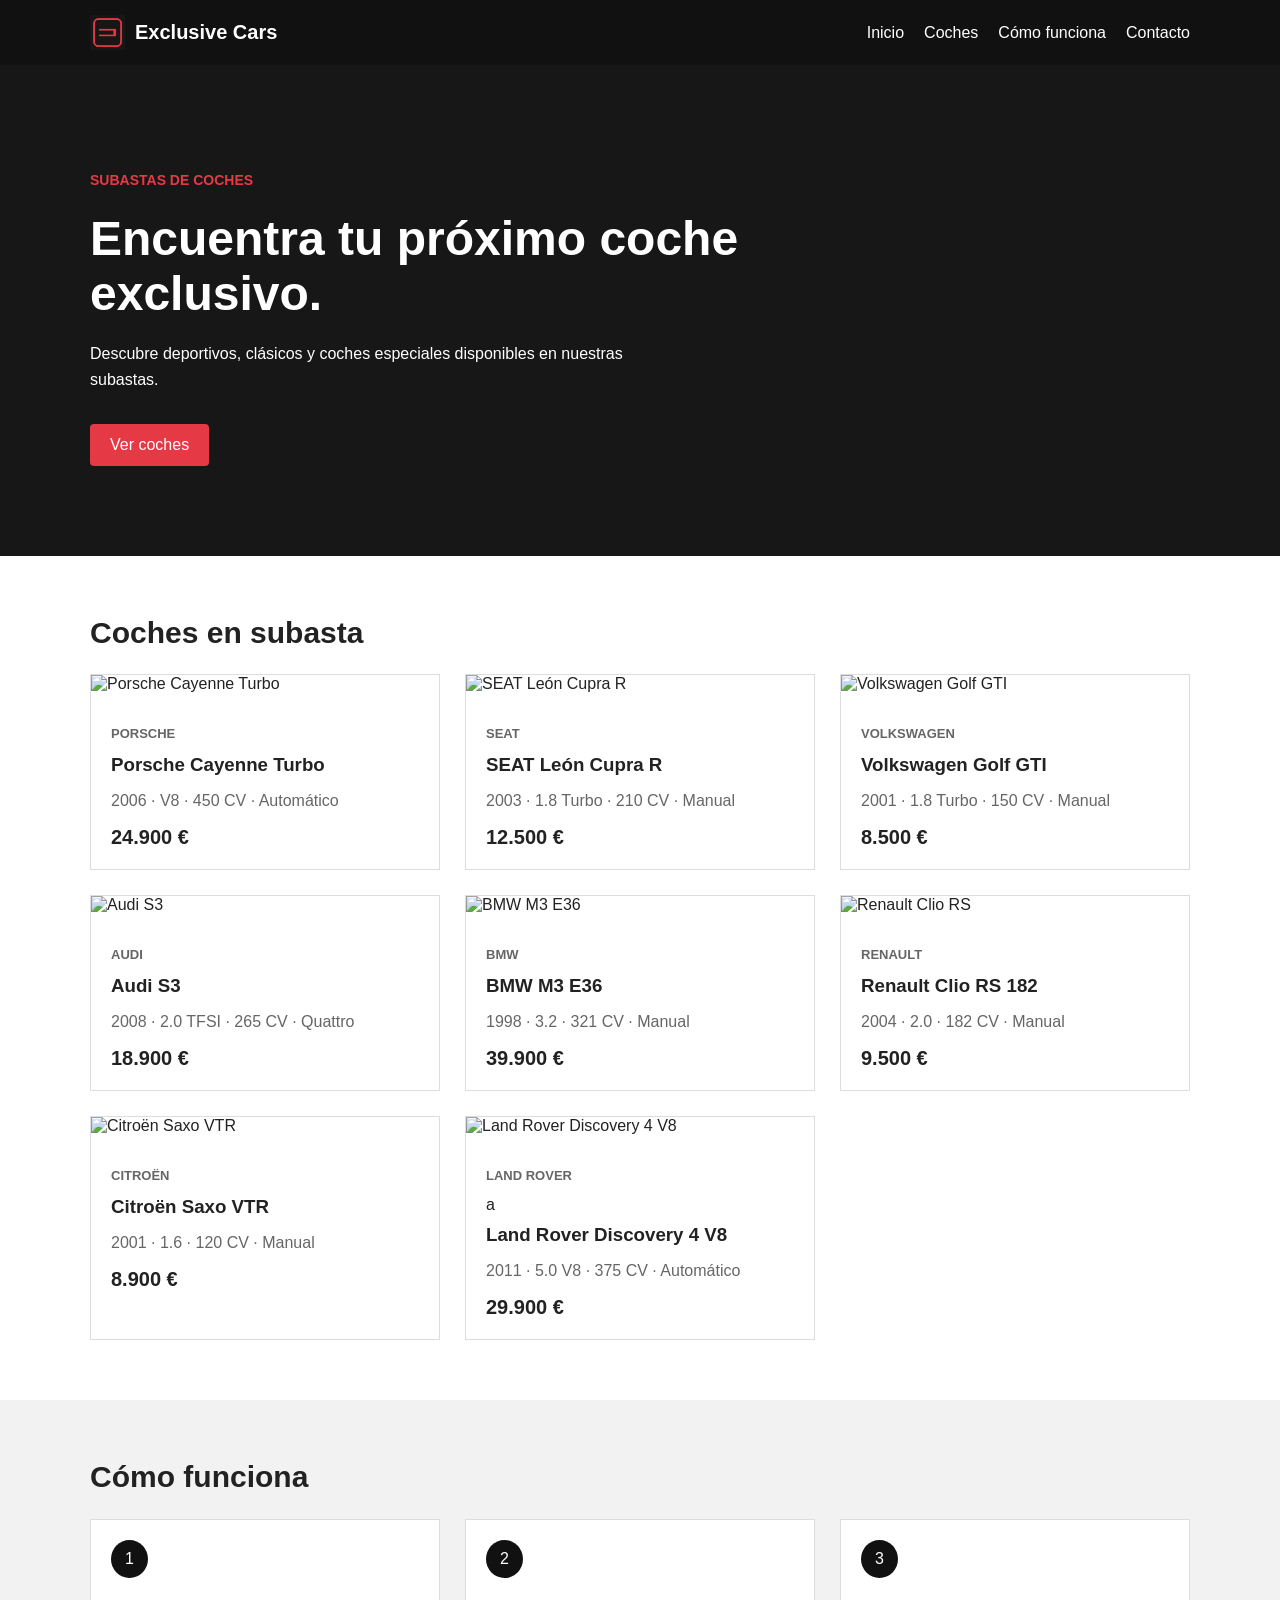
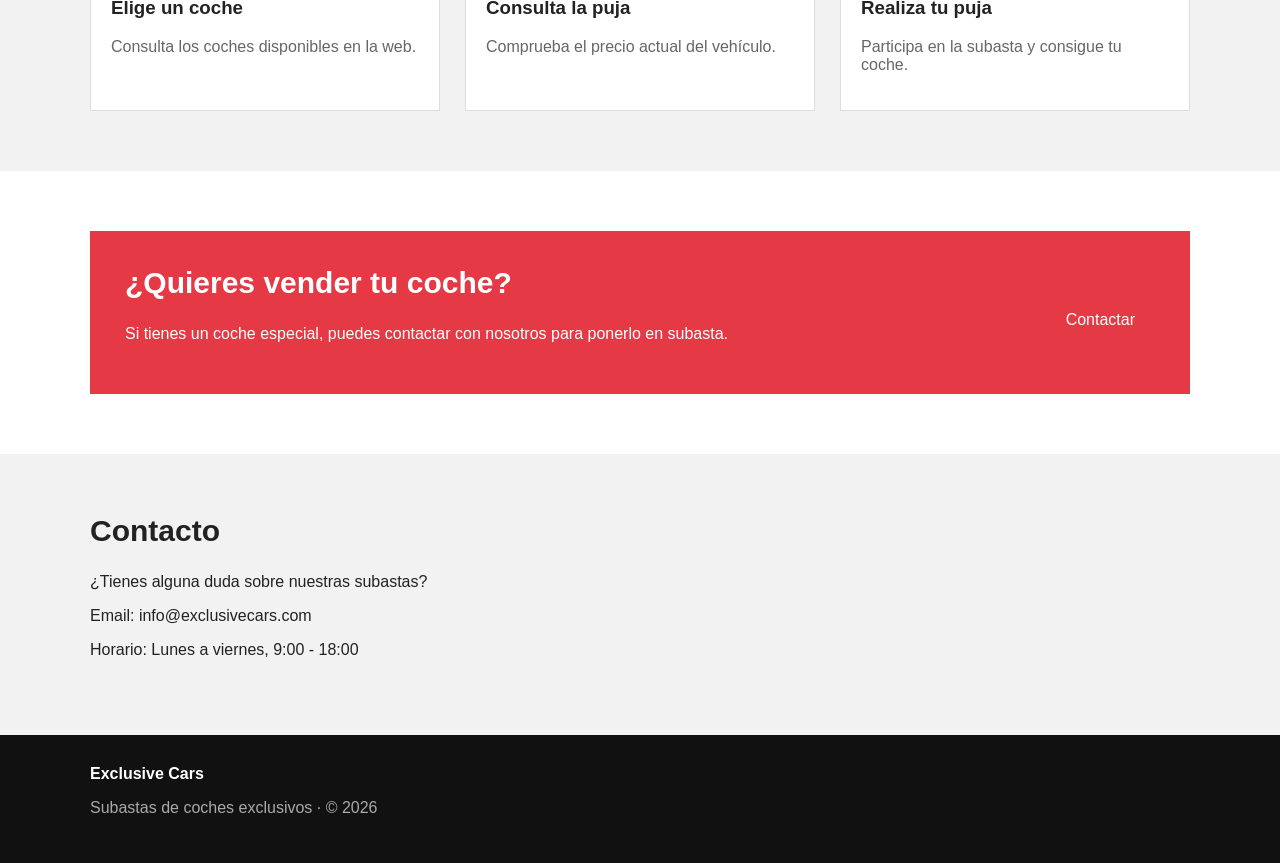
==== commit 39fadb05: "Update index.html" ====
--- a/index.html
+++ b/index.html
@@ -11,7 +11,7 @@
     <link rel="icon" type="image/png" href="favicon.png">
     <link rel="stylesheet" href="estilos.css">
 
-    <link rel="canonical" href="https://manupelayos.github.io/manupelayos/">
+    <link rel="canonical" href="https://manupelayos.github.io">
 </head>
 
 <body>
--- a/estilos.css
+++ b/estilos.css
@@ -1,454 +1,269 @@
-* { box-sizing: border-box; }
-
-html { scroll-behavior: smooth; }
+* {
+    box-sizing: border-box;
+}
+
+html {
+    scroll-behavior: smooth;
+}
 
 body {
-  margin: 0;
-  font-family: Arial, sans-serif;
-  color: #222;
-  background: #f2f2f2;
-}
-
-a { color: inherit; text-decoration: none; }
+    margin: 0;
+    font-family: Arial, sans-serif;
+    color: #222;
+    background: white;
+}
+
+a {
+    text-decoration: none;
+    color: inherit;
+}
 
 .contenedor {
-  width: 92%;
-  max-width: 1200px;
-  margin: auto;
-}
+    width: 90%;
+    max-width: 1100px;
+    margin: auto;
+}
+
+
+/* HEADER */
 
 header {
-  background: #171717;
-  color: white;
-}
-
-.barra {
-  min-height: 64px;
-  display: flex;
-  align-items: center;
-  justify-content: space-between;
-  gap: 20px;
+    background: #111;
+    color: white;
+    padding: 15px 0;
+}
+
+header .contenedor {
+    display: flex;
+    justify-content: space-between;
+    align-items: center;
+}
+
+.logo {
+    display: flex;
+    align-items: center;
+    gap: 10px;
+    font-size: 20px;
+    font-weight: bold;
+}
+
+.logo img {
+    width: 35px;
+    height: 35px;
+}
+
+nav {
+    display: flex;
+    gap: 20px;
+}
+
+nav a:hover {
+    color: #e63946;
+}
+
+
+/* INICIO */
+
+.hero {
+    padding: 90px 0;
+    background: #171717;
+    color: white;
+}
+
+.hero h1 {
+    max-width: 700px;
+    font-size: 48px;
+    margin: 20px 0;
+}
+
+.hero p {
+    max-width: 600px;
+    line-height: 1.6;
+}
+
+.hero p:first-child {
+    color: #e63946;
+    font-weight: bold;
+    font-size: 14px;
+}
+
+.boton {
+    display: inline-block;
+    margin-top: 15px;
+    padding: 12px 20px;
+    background: #e63946;
+    color: white;
+    border-radius: 4px;
+}
+
+.boton:hover {
+    background: #c92f3b;
+}
+
+
+/* SECCIONES */
+
+section {
+    padding: 60px 0;
+}
+
+h2 {
+    font-size: 30px;
+    margin-top: 0;
+}
+
+
+/* COCHES */
+
+.coches {
+    display: grid;
+    grid-template-columns: repeat(3, 1fr);
+    gap: 25px;
+}
+
+.coche {
+    border: 1px solid #ddd;
+    background: white;
+}
+
+.coche img {
+    width: 100%;
+    height: 200px;
+    object-fit: cover;
+}
+
+.coche div {
+    padding: 20px;
 }
 
 .marca {
-  display: flex;
-  align-items: center;
-  gap: 10px;
-  font-size: 21px;
-  font-weight: bold;
-}
-
-.marca img {
-  width: 40px;
-  height: 40px;
-  border-radius: 5px;
-}
-
-nav {
-  display: flex;
-  gap: 18px;
-  align-items: center;
-  flex-wrap: wrap;
-  justify-content: center;
-}
-
-nav > a,
-.menu-marcas > a {
-  font-size: 14px;
-  font-weight: bold;
-}
-
-nav a:hover { color: #e63946; }
-
-.menu-marcas {
-  position: relative;
-  padding: 22px 0;
-}
-
-.submenu {
-  display: none;
-  position: absolute;
-  top: 61px;
-  left: -12px;
-  min-width: 190px;
-  padding: 8px 0;
-  background: white;
-  color: #222;
-  border: 1px solid #ddd;
-  z-index: 10;
-}
-
-.menu-marcas:hover .submenu { display: block; }
-
-.submenu a {
-  display: block;
-  padding: 9px 13px;
-  font-size: 14px;
-}
-
-.submenu a:hover {
-  background: #eee;
-  color: #222;
-}
-
-.hero {
-  padding: 80px 0;
-  background: #171717;
-  color: white;
-}
-
-.etiqueta-superior {
-  color: #e63946;
-  font-size: 13px;
-  font-weight: bold;
-}
-
-.hero h1 {
-  max-width: 850px;
-  margin: 10px 0;
-  font-size: 48px;
-  line-height: 1.05;
-}
-
-.hero p:not(.etiqueta-superior) {
-  max-width: 760px;
-  line-height: 1.6;
-  color: #ddd;
-}
-
-.boton {
-  display: inline-block;
-  border: 0;
-  padding: 11px 18px;
-  border-radius: 4px;
-  background: #e63946;
-  color: white;
-  font-weight: bold;
-  cursor: pointer;
-}
-
-.boton:hover { opacity: .85; }
-
-.boton-negro { background: #171717; }
-
-section { padding: 50px 0; }
-
-h2 {
-  margin-top: 0;
-  font-size: 29px;
-}
-
-section > .contenedor > p { color: #666; }
-
-.busqueda { background: #e8e8e8; }
-
-.buscador {
-  margin-top: 20px;
-  padding: 18px;
-  background: white;
-  border: 1px solid #ddd;
-  display: grid;
-  grid-template-columns: 1.5fr 1fr 1fr 1fr 1fr auto;
-  gap: 10px;
-}
-
-.buscador label,
-.formulario label {
-  display: block;
-  margin-bottom: 5px;
-  font-size: 13px;
-  font-weight: bold;
-}
-
-input,
-select,
-textarea {
-  width: 100%;
-  padding: 10px;
-  border: 1px solid #ccc;
-  border-radius: 4px;
-  font: inherit;
-  background: white;
-}
-
-.buscador .boton {
-  align-self: end;
-  white-space: nowrap;
-}
-
-.resultado { color: #555; }
-
-.titulo-seccion {
-  display: flex;
-  justify-content: space-between;
-  align-items: end;
-  gap: 20px;
-}
-
-#contador {
-  padding: 8px 12px;
-  background: white;
-  border: 1px solid #ddd;
-  font-size: 14px;
-}
-
-.coches {
-  display: grid;
-  grid-template-columns: 1fr;
-  gap: 20px;
-  margin-top: 25px;
-}
-
-.coche {
-  overflow: hidden;
-  background: white;
-  border: 1px solid #ddd;
-}
-
-.anuncio {
-  display: grid;
-  grid-template-columns: 48% 52%;
-  min-height: 310px;
-}
-
-.anuncio:hover .coche-info h3 {
-  color: #e63946;
-}
-
-.foto {
-  min-height: 310px;
-  display: grid;
-  place-items: center;
-  background: #ddd;
-}
-
-.foto img {
-  width: 100%;
-  height: 100%;
-  min-height: 310px;
-  object-fit: cover;
-}
-
-.sin-foto::after {
-  content: "Foto no disponible";
-  color: #777;
-  font-size: 14px;
-}
-
-.coche-info {
-  padding: 35px;
-  display: flex;
-  flex-direction: column;
-  justify-content: center;
-}
-
-.fila {
-  display: flex;
-  justify-content: space-between;
-  gap: 15px;
-  margin-bottom: 12px;
-}
-
-.marca-coche {
-  font-size: 12px;
-  font-weight: bold;
-  color: #777;
-}
-
-.estado {
-  font-size: 12px;
-  font-weight: bold;
-  color: #e63946;
+    color: #e63946;
+    font-size: 13px;
+    font-weight: bold;
 }
 
 .coche h3 {
-  margin: 0 0 10px;
-  font-size: 30px;
+    margin: 10px 0;
 }
 
 .coche p {
-  margin: 0 0 25px;
-  color: #666;
-  font-size: 16px;
-}
-
-.precio {
-  border-top: 1px solid #ddd;
-  padding-top: 17px;
-  display: flex;
-  justify-content: space-between;
-  align-items: center;
-  gap: 15px;
-}
-
-.precio span {
-  color: #777;
-  font-size: 13px;
-}
-
-.precio strong {
-  font-size: 25px;
-}
-
-.sin-resultados {
-  display: none;
-  margin-top: 20px;
-  padding: 20px;
-  background: white;
-  border: 1px solid #ddd;
-  text-align: center;
-}
-
-.detalle-seccion { background: #e8e8e8; }
-
-.detalle-box {
-  padding: 30px;
-  background: white;
-  border: 1px solid #ddd;
-}
-
-.detalle-box h3 {
-  margin-top: 0;
-  font-size: 28px;
-}
-
-.detalle-box p {
-  color: #666;
-  line-height: 1.6;
-}
-
-.detalle-box .boton { margin-top: 10px; }
-
-.como { background: white; }
+    color: #666;
+}
+
+.coche strong {
+    font-size: 20px;
+}
+
+
+/* FONDO GRIS */
+
+.gris {
+    background: #f2f2f2;
+}
+
+
+/* COMO FUNCIONA */
 
 .pasos {
-  display: grid;
-  grid-template-columns: repeat(3, 1fr);
-  gap: 18px;
+    display: grid;
+    grid-template-columns: repeat(3, 1fr);
+    gap: 25px;
 }
 
 .pasos div {
-  padding: 20px;
-  border: 1px solid #ddd;
-}
-
-.pasos b {
-  display: grid;
-  width: 32px;
-  height: 32px;
-  place-items: center;
-  border-radius: 50%;
-  background: #171717;
-  color: white;
-}
-
-.pasos p { color: #666; }
+    padding: 20px;
+    border: 1px solid #ddd;
+    background: white;
+}
+
+.pasos span {
+    display: inline-block;
+    background: #111;
+    color: white;
+    padding: 10px 14px;
+    border-radius: 50%;
+}
+
+.pasos p {
+    color: #666;
+}
+
+
+/* VENDER */
 
 .vender {
-  padding: 28px;
-  display: flex;
-  align-items: center;
-  justify-content: space-between;
-  gap: 20px;
-  background: #e63946;
-  color: white;
-}
-
-.vender h2 { margin-bottom: 7px; }
-
-.vender p { color: white; }
-
-.contacto { background: #e8e8e8; }
-
-.contacto-grid {
-  display: grid;
-  grid-template-columns: 1fr 1fr;
-  gap: 40px;
-}
-
-.formulario {
-  padding: 22px;
-  background: white;
-  border: 1px solid #ddd;
-}
-
-.formulario label { margin-top: 12px; }
-
-.formulario textarea {
-  min-height: 110px;
-  resize: vertical;
-}
-
-.formulario .boton { margin-top: 14px; }
-
-#mensaje-formulario {
-  color: #287a36;
-  font-weight: bold;
-}
+    display: flex;
+    justify-content: space-between;
+    align-items: center;
+    gap: 30px;
+    background: #e63946;
+    color: white;
+    padding: 35px;
+}
+
+.vender p {
+    color: white;
+}
+
+
+/* FOOTER */
 
 footer {
-  padding: 24px 0;
-  background: #111;
-  color: white;
-}
-
-.pie {
-  display: flex;
-  justify-content: space-between;
-  gap: 15px;
-  flex-wrap: wrap;
-}
-
-@media (max-width: 900px) {
-  .buscador { grid-template-columns: repeat(2, 1fr); }
-  .buscador .boton { grid-column: span 2; }
-
-  .anuncio {
-    grid-template-columns: 1fr;
-  }
-
-  .foto,
-  .foto img {
-    min-height: 250px;
-    height: 250px;
-  }
-}
-
-@media (max-width: 750px) {
-  .barra,
-  .vender {
-    flex-direction: column;
-  }
-
-  .barra { padding: 12px 0; }
-
-  .hero h1 { font-size: 36px; }
-
-  nav { gap: 10px 14px; }
-
-  .menu-marcas { padding: 0; }
-
-  .submenu {
-    top: 25px;
-  }
-
-  .pasos,
-  .contacto-grid {
-    grid-template-columns: 1fr;
-  }
-
-  .coche h3 { font-size: 25px; }
-
-  .coche-info { padding: 25px; }
-}
-
-@media (max-width: 500px) {
-  .buscador { grid-template-columns: 1fr; }
-  .buscador .boton { grid-column: auto; }
-  .hero h1 { font-size: 30px; }
-
-  .titulo-seccion {
-    align-items: start;
-    flex-direction: column;
-  }
-}
+    background: #111;
+    color: white;
+    padding: 30px 0;
+}
+
+footer p {
+    color: #aaa;
+}
+
+
+/* MOVIL */
+
+@media (max-width: 800px) {
+
+    header .contenedor {
+        flex-direction: column;
+        gap: 15px;
+    }
+
+    nav {
+        flex-wrap: wrap;
+        justify-content: center;
+    }
+
+    .hero h1 {
+        font-size: 38px;
+    }
+
+    .coches {
+        grid-template-columns: 1fr 1fr;
+    }
+
+    .pasos {
+        grid-template-columns: 1fr;
+    }
+
+    .vender {
+        flex-direction: column;
+        align-items: flex-start;
+    }
+}
+
+
+@media (max-width: 550px) {
+
+    .coches {
+        grid-template-columns: 1fr;
+    }
+
+    .hero h1 {
+        font-size: 32px;
+    }
+
+    nav {
+        gap: 12px;
+        font-size: 14px;
+    }
+}
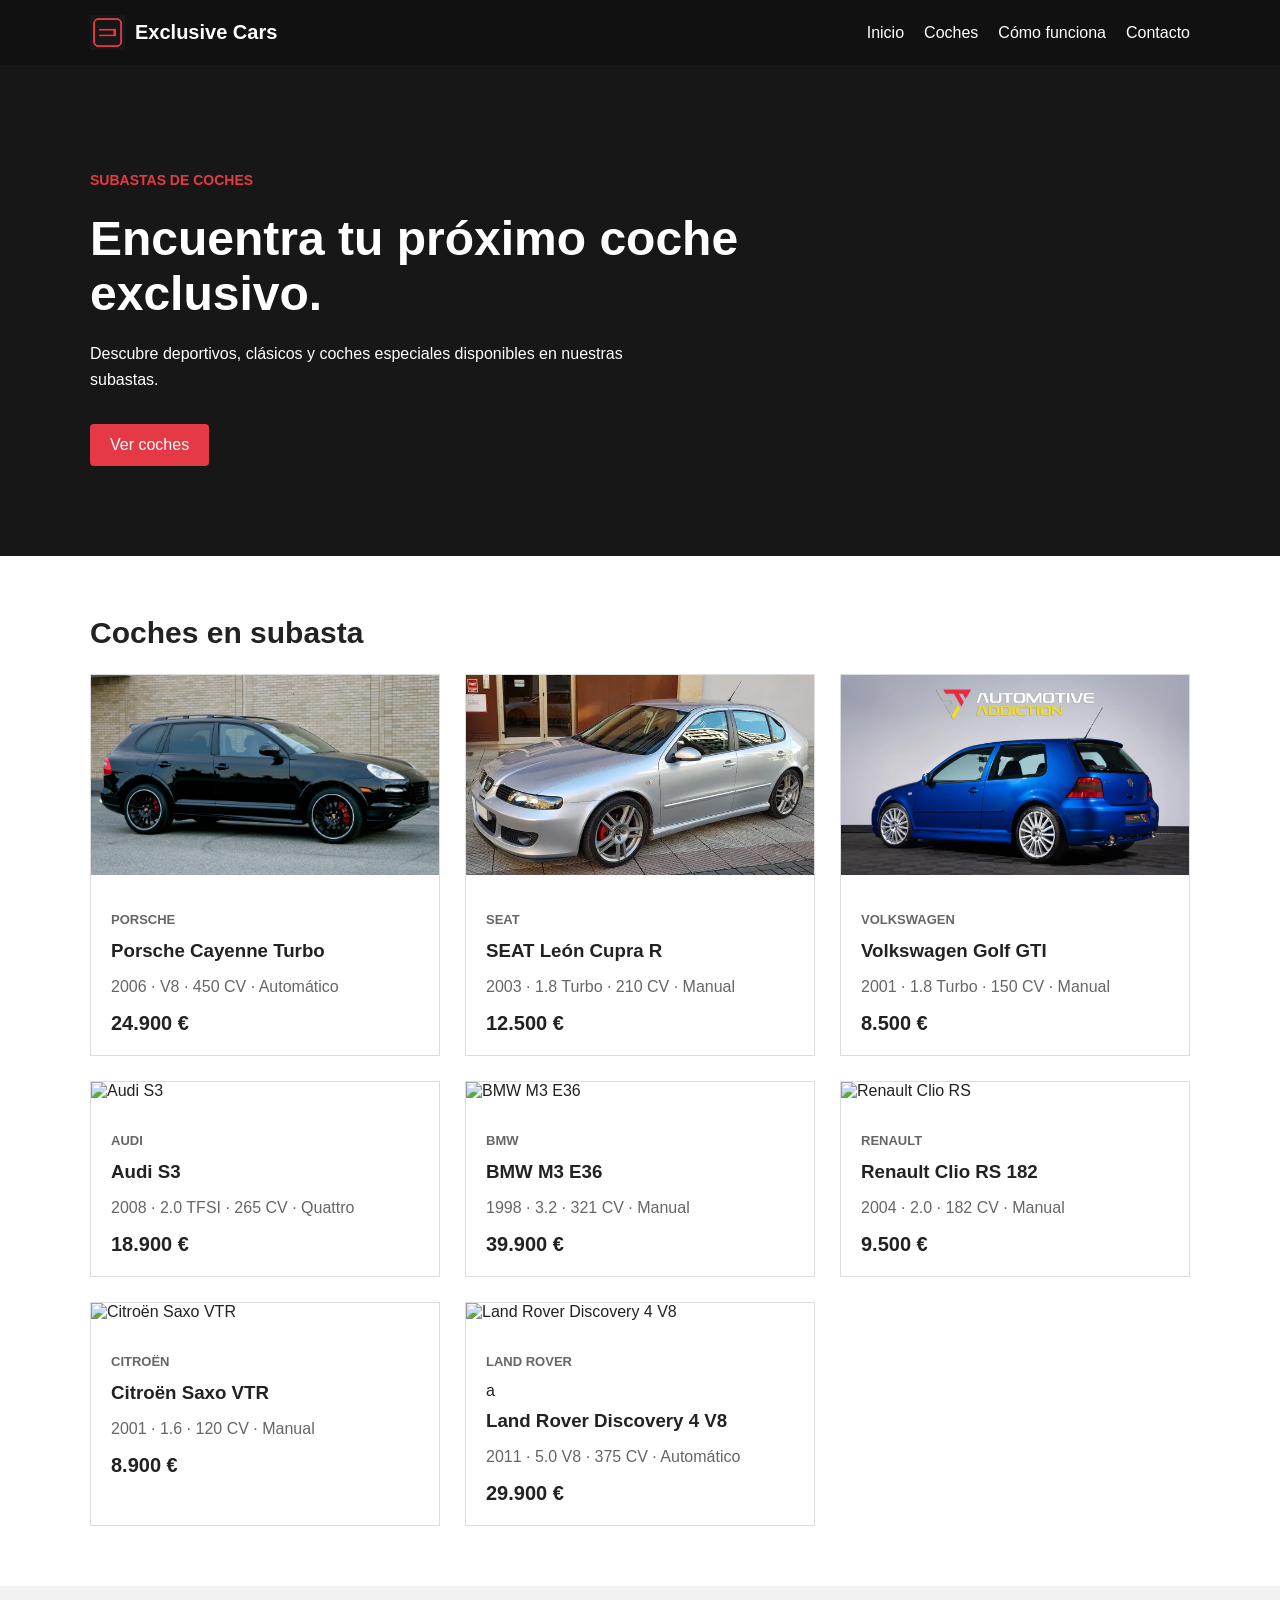
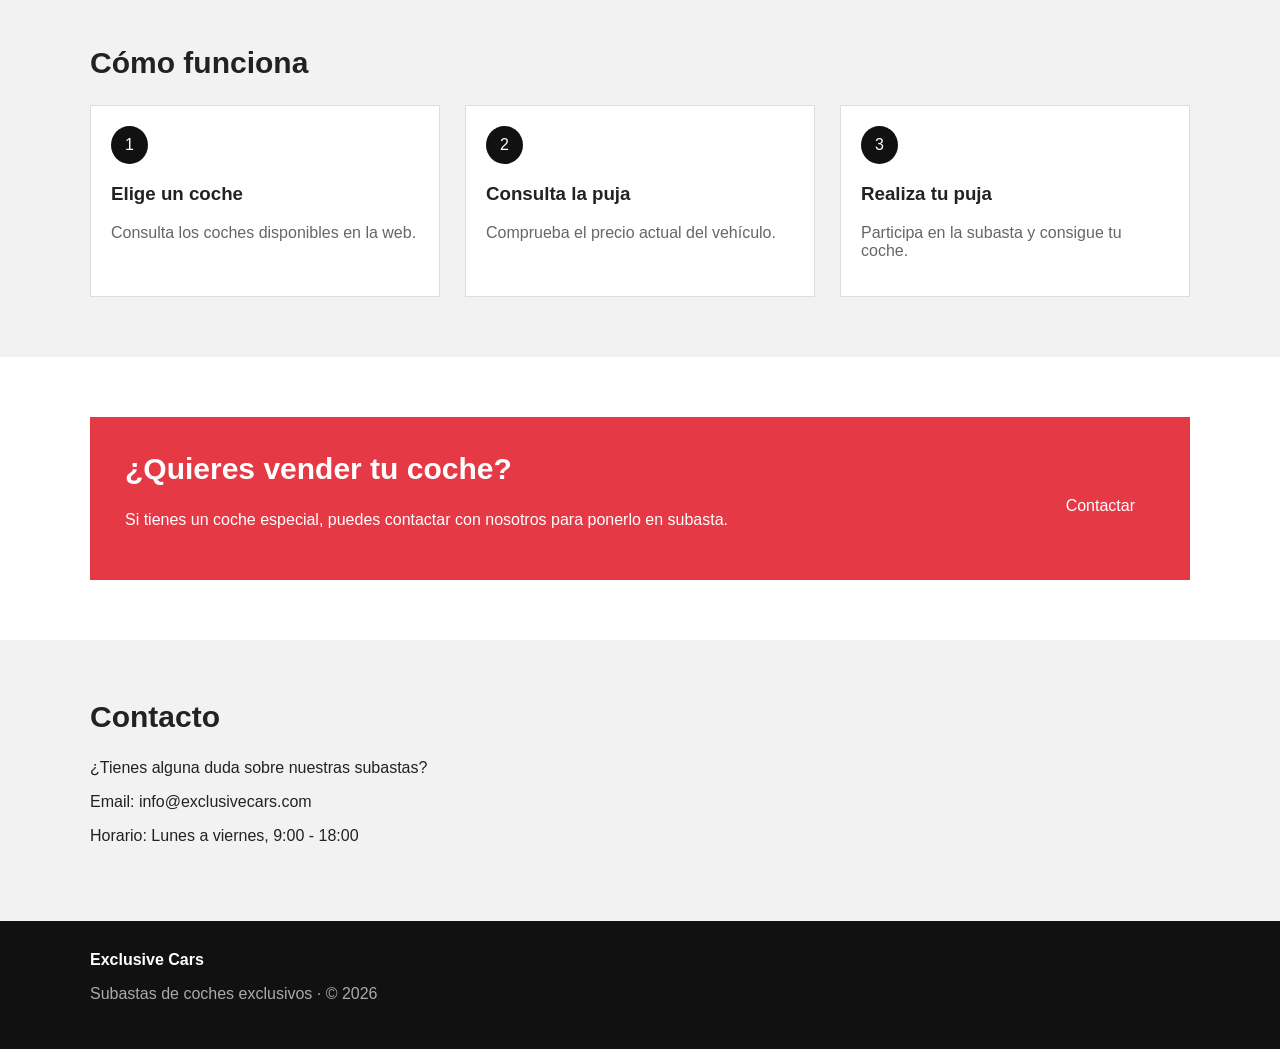
==== commit fede04f9: "Update index.html" ====
--- a/index.html
+++ b/index.html
@@ -61,7 +61,7 @@
             <div class="coches">
 
                 <article class="coche">
-                    <img src="img/porschecayenne.png" alt="Porsche Cayenne Turbo">
+                    <img src="img/porschecayenne.jpg" alt="Porsche Cayenne Turbo">
 
                     <div>
                         <p class="marca">PORSCHE</p>
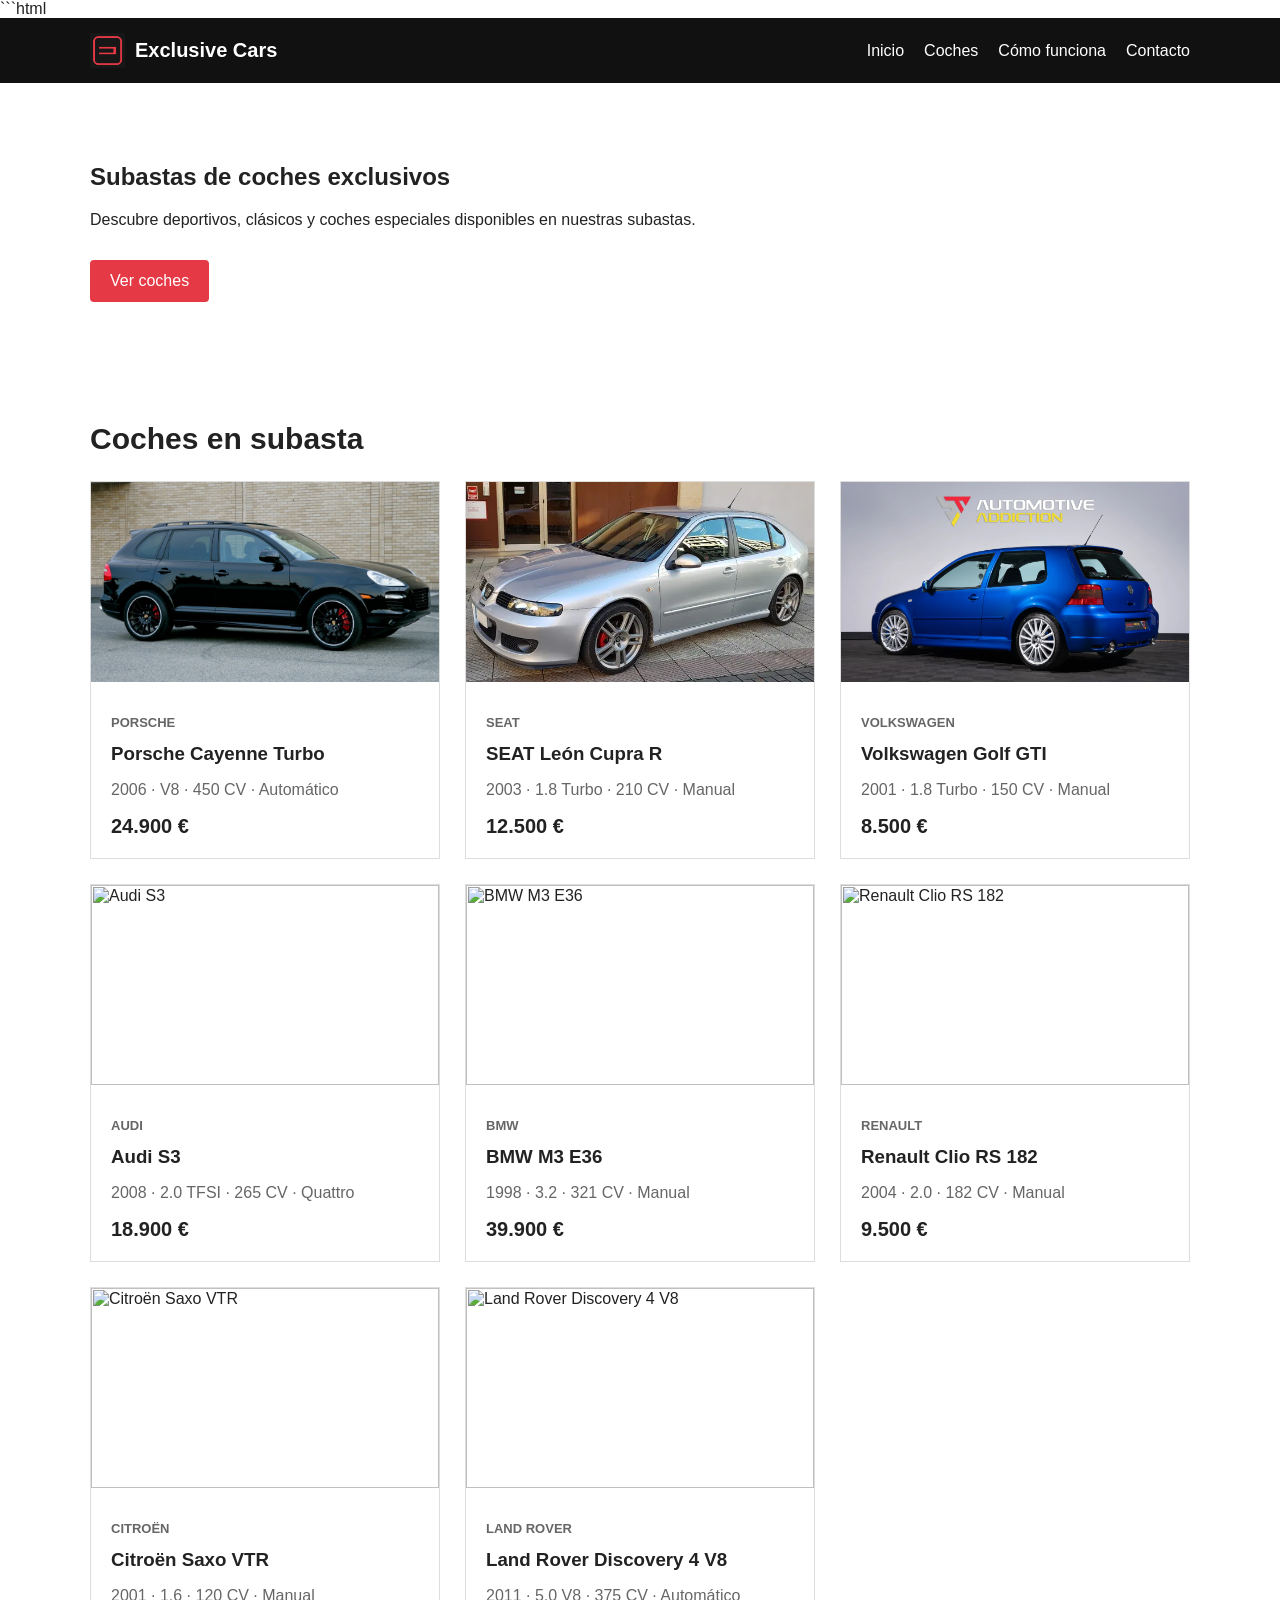
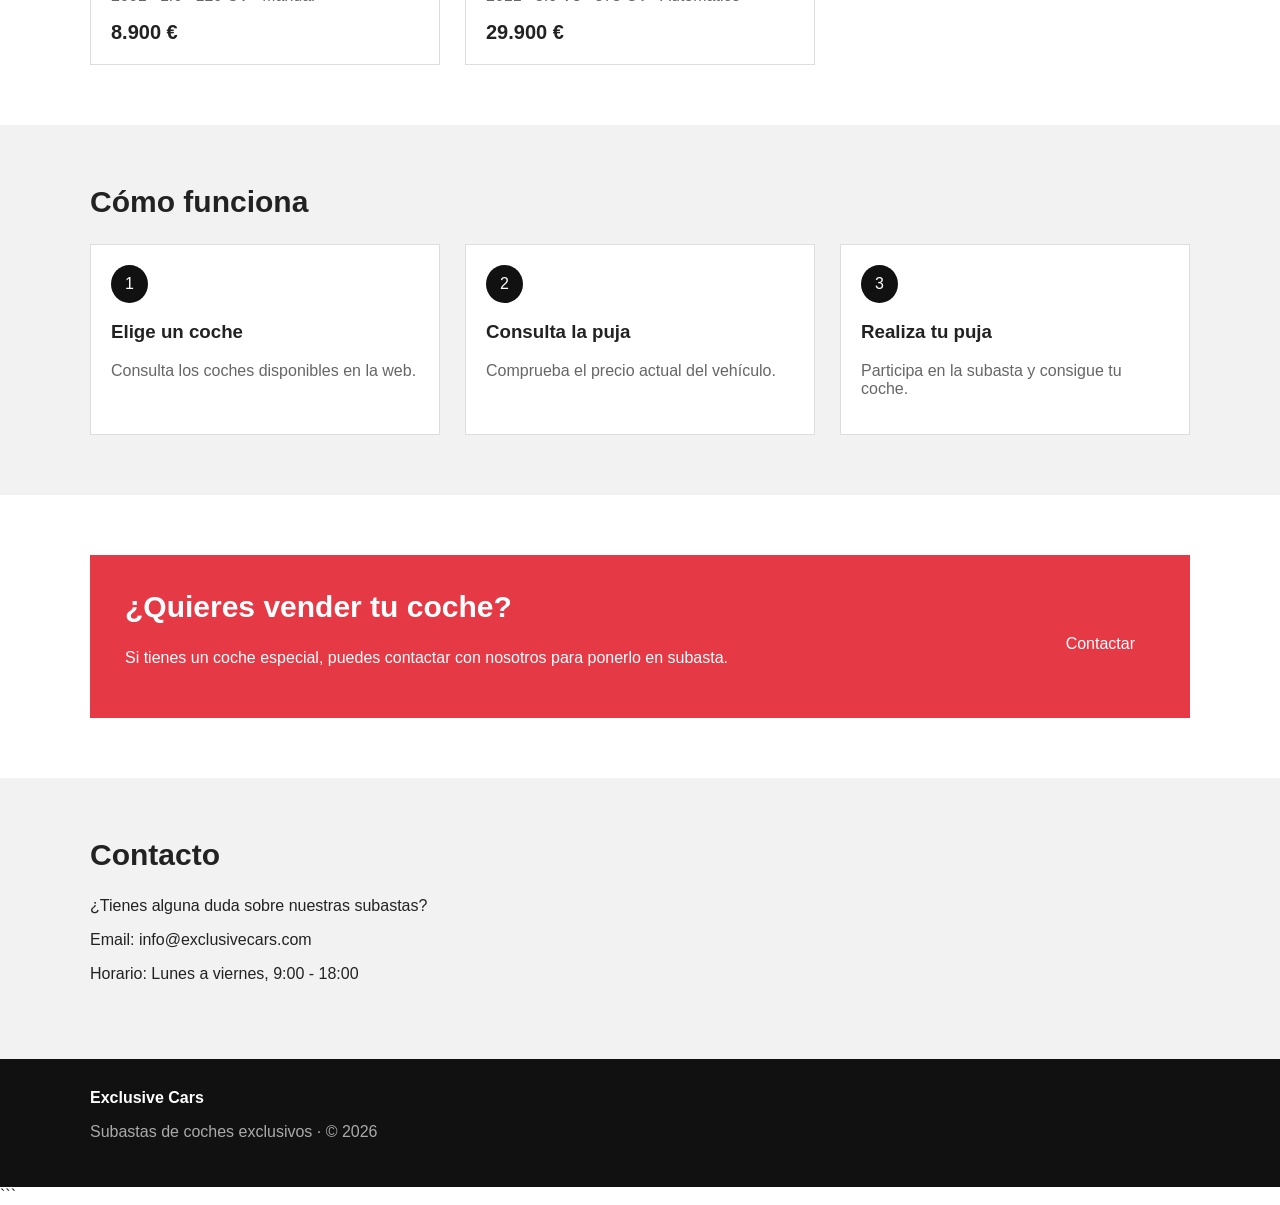
==== commit ee6cb389: "Update index.html" ====
--- a/index.html
+++ b/index.html
@@ -1,252 +1,176 @@
+```html
 <!DOCTYPE html>
 <html lang="es">
 <head>
     <meta charset="UTF-8">
     <meta name="viewport" content="width=device-width, initial-scale=1.0">
-
     <title>Exclusive Cars | Subastas de coches</title>
-
     <meta name="description" content="Web de subastas de coches exclusivos.">
-
     <link rel="icon" type="image/png" href="favicon.png">
     <link rel="stylesheet" href="estilos.css">
-
     <link rel="canonical" href="https://manupelayos.github.io">
 </head>
+<body>
+    <header>
+        <div class="contenedor">
+            <div class="logo">
+                <img src="favicon.png" alt="Exclusive Cars">
+                <span>Exclusive Cars</span>
+            </div>
+            <nav>
+                <a href="#inicio">Inicio</a>
+                <a href="#coches">Coches</a>
+                <a href="#como-funciona">Cómo funciona</a>
+                <a href="#contacto">Contacto</a>
+            </nav>
+        </div>
+    </header>
 
-<body>
+    <main>
+        <section id="inicio">
+            <div class="contenedor">
+                <h1>Subastas de coches exclusivos</h1>
+                <p>Descubre deportivos, clásicos y coches especiales disponibles en nuestras subastas.</p>
+                <a href="#coches" class="boton">Ver coches</a>
+            </div>
+        </section>
 
-<header>
-    <div class="contenedor">
-        <div class="logo">
-            <img src="favicon.png" alt="Exclusive Cars">
-            <span>Exclusive Cars</span>
+        <section id="coches">
+            <div class="contenedor">
+                <h2>Coches en subasta</h2>
+                <div class="coches">
+                    <article class="coche">
+                        <img src="img/porschecayenne.jpg" alt="Porsche Cayenne Turbo">
+                        <div>
+                            <p class="marca">PORSCHE</p>
+                            <h3>Porsche Cayenne Turbo</h3>
+                            <p>2006 · V8 · 450 CV · Automático</p>
+                            <strong>24.900 €</strong>
+                        </div>
+                    </article>
+
+                    <article class="coche">
+                        <img src="img/seatleon.png" alt="SEAT León Cupra R">
+                        <div>
+                            <p class="marca">SEAT</p>
+                            <h3>SEAT León Cupra R</h3>
+                            <p>2003 · 1.8 Turbo · 210 CV · Manual</p>
+                            <strong>12.500 €</strong>
+                        </div>
+                    </article>
+
+                    <article class="coche">
+                        <img src="img/volkswagengolfgti.png" alt="Volkswagen Golf GTI">
+                        <div>
+                            <p class="marca">VOLKSWAGEN</p>
+                            <h3>Volkswagen Golf GTI</h3>
+                            <p>2001 · 1.8 Turbo · 150 CV · Manual</p>
+                            <strong>8.500 €</strong>
+                        </div>
+                    </article>
+
+                    <article class="coche">
+                        <img src="img/audis3.png" alt="Audi S3">
+                        <div>
+                            <p class="marca">AUDI</p>
+                            <h3>Audi S3</h3>
+                            <p>2008 · 2.0 TFSI · 265 CV · Quattro</p>
+                            <strong>18.900 €</strong>
+                        </div>
+                    </article>
+
+                    <article class="coche">
+                        <img src="img/bmwm3.png" alt="BMW M3 E36">
+                        <div>
+                            <p class="marca">BMW</p>
+                            <h3>BMW M3 E36</h3>
+                            <p>1998 · 3.2 · 321 CV · Manual</p>
+                            <strong>39.900 €</strong>
+                        </div>
+                    </article>
+
+                    <article class="coche">
+                        <img src="img/renaultcliors.png" alt="Renault Clio RS 182">
+                        <div>
+                            <p class="marca">RENAULT</p>
+                            <h3>Renault Clio RS 182</h3>
+                            <p>2004 · 2.0 · 182 CV · Manual</p>
+                            <strong>9.500 €</strong>
+                        </div>
+                    </article>
+
+                    <article class="coche">
+                        <img src="img/saxovtr.png" alt="Citroën Saxo VTR">
+                        <div>
+                            <p class="marca">CITROËN</p>
+                            <h3>Citroën Saxo VTR</h3>
+                            <p>2001 · 1.6 · 120 CV · Manual</p>
+                            <strong>8.900 €</strong>
+                        </div>
+                    </article>
+
+                    <article class="coche">
+                        <img src="img/landroverdiscovery.png" alt="Land Rover Discovery 4 V8">
+                        <div>
+                            <p class="marca">LAND ROVER</p>
+                            <h3>Land Rover Discovery 4 V8</h3>
+                            <p>2011 · 5.0 V8 · 375 CV · Automático</p>
+                            <strong>29.900 €</strong>
+                        </div>
+                    </article>
+                </div>
+            </div>
+        </section>
+
+        <section class="gris" id="como-funciona">
+            <div class="contenedor">
+                <h2>Cómo funciona</h2>
+                <div class="pasos">
+                    <div>
+                        <span>1</span>
+                        <h3>Elige un coche</h3>
+                        <p>Consulta los coches disponibles en la web.</p>
+                    </div>
+                    <div>
+                        <span>2</span>
+                        <h3>Consulta la puja</h3>
+                        <p>Comprueba el precio actual del vehículo.</p>
+                    </div>
+                    <div>
+                        <span>3</span>
+                        <h3>Realiza tu puja</h3>
+                        <p>Participa en la subasta y consigue tu coche.</p>
+                    </div>
+                </div>
+            </div>
+        </section>
+
+        <section>
+            <div class="contenedor vender">
+                <div>
+                    <h2>¿Quieres vender tu coche?</h2>
+                    <p>Si tienes un coche especial, puedes contactar con nosotros para ponerlo en subasta.</p>
+                </div>
+                <a href="#contacto" class="boton">Contactar</a>
+            </div>
+        </section>
+
+        <section class="gris" id="contacto">
+            <div class="contenedor">
+                <h2>Contacto</h2>
+                <p>¿Tienes alguna duda sobre nuestras subastas?</p>
+                <p>Email: info@exclusivecars.com</p>
+                <p>Horario: Lunes a viernes, 9:00 - 18:00</p>
+            </div>
+        </section>
+    </main>
+
+    <footer>
+        <div class="contenedor">
+            <strong>Exclusive Cars</strong>
+            <p>Subastas de coches exclusivos · © 2026</p>
         </div>
-
-        <nav>
-            <a href="#inicio">Inicio</a>
-            <a href="#coches">Coches</a>
-            <a href="#como-funciona">Cómo funciona</a>
-            <a href="#contacto">Contacto</a>
-        </nav>
-    </div>
-</header>
-
-
-<main>
-
-    <!-- INICIO -->
-    <section class="hero" id="inicio">
-        <div class="contenedor">
-            <p>SUBASTAS DE COCHES</p>
-
-            <h1>Encuentra tu próximo coche exclusivo.</h1>
-
-            <p>
-                Descubre deportivos, clásicos y coches especiales
-                disponibles en nuestras subastas.
-            </p>
-
-            <a href="#coches" class="boton">Ver coches</a>
-        </div>
-    </section>
-
-
-    <!-- COCHES -->
-    <section id="coches">
-        <div class="contenedor">
-
-            <h2>Coches en subasta</h2>
-
-            <div class="coches">
-
-                <article class="coche">
-                    <img src="img/porschecayenne.jpg" alt="Porsche Cayenne Turbo">
-
-                    <div>
-                        <p class="marca">PORSCHE</p>
-                        <h3>Porsche Cayenne Turbo</h3>
-                        <p>2006 · V8 · 450 CV · Automático</p>
-
-                        <strong>24.900 €</strong>
-                    </div>
-                </article>
-
-
-                <article class="coche">
-                    <img src="img/seatleon.png" alt="SEAT León Cupra R">
-
-                    <div>
-                        <p class="marca">SEAT</p>
-                        <h3>SEAT León Cupra R</h3>
-                        <p>2003 · 1.8 Turbo · 210 CV · Manual</p>
-
-                        <strong>12.500 €</strong>
-                    </div>
-                </article>
-
-
-                <article class="coche">
-                    <img src="img/volkswagengolfgti.png" alt="Volkswagen Golf GTI">
-
-                    <div>
-                        <p class="marca">VOLKSWAGEN</p>
-                        <h3>Volkswagen Golf GTI</h3>
-                        <p>2001 · 1.8 Turbo · 150 CV · Manual</p>
-
-                        <strong>8.500 €</strong>
-                    </div>
-                </article>
-
-
-                <article class="coche">
-                    <img src="img/audis3.png" alt="Audi S3">
-
-                    <div>
-                        <p class="marca">AUDI</p>
-                        <h3>Audi S3</h3>
-                        <p>2008 · 2.0 TFSI · 265 CV · Quattro</p>
-
-                        <strong>18.900 €</strong>
-                    </div>
-                </article>
-
-
-                <article class="coche">
-                   <img src="img/bmwm3.png" alt="BMW M3 E36">
-
-                    <div>
-                        <p class="marca">BMW</p>
-                        <h3>BMW M3 E36</h3>
-                        <p>1998 · 3.2 · 321 CV · Manual</p>
-
-                        <strong>39.900 €</strong>
-                    </div>
-                </article>
-
-
-                <article class="coche">
-                    <img src="img/renaultcliors.png" alt="Renault Clio RS">
-
-                    <div>
-                        <p class="marca">RENAULT</p>
-                        <h3>Renault Clio RS 182</h3>
-                        <p>2004 · 2.0 · 182 CV · Manual</p>
-
-                        <strong>9.500 €</strong>
-                    </div>
-                </article>
-                <article class="coche">
-                    <img src="img/saxovtr.png" alt="Citroën Saxo VTR">
-
-                    <div>
-                        <p class="marca">CITROËN</p>
-                        <h3>Citroën Saxo VTR</h3>
-                        <p>2001 · 1.6 · 120 CV · Manual</p>
-
-                        <strong>8.900 €</strong>
-                    </div>
-                </article>
-
-
-                <article class="coche">
-                    <img src="img/landroverdiscovery.png" alt="Land Rover Discovery 4 V8">
-
-                    <div>
-                        <p class="marca">LAND ROVER</p>a
-                        <h3>Land Rover Discovery 4 V8</h3>
-                        <p>2011 · 5.0 V8 · 375 CV · Automático</p>
-
-                        <strong>29.900 €</strong>
-                    </div>
-                </article>
-
-
-            </div>
-        </div>
-    </section>
-
-
-    <!-- COMO FUNCIONA -->
-    <section class="gris" id="como-funciona">
-        <div class="contenedor">
-
-            <h2>Cómo funciona</h2>
-
-            <div class="pasos">
-
-                <div>
-                    <span>1</span>
-                    <h3>Elige un coche</h3>
-                    <p>Consulta los coches disponibles en la web.</p>
-                </div>
-
-                <div>
-                    <span>2</span>
-                    <h3>Consulta la puja</h3>
-                    <p>Comprueba el precio actual del vehículo.</p>
-                </div>
-
-                <div>
-                    <span>3</span>
-                    <h3>Realiza tu puja</h3>
-                    <p>Participa en la subasta y consigue tu coche.</p>
-                </div>
-
-            </div>
-
-        </div>
-    </section>
-
-
-    <!-- VENDER -->
-    <section>
-        <div class="contenedor vender">
-
-            <div>
-                <h2>¿Quieres vender tu coche?</h2>
-                <p>
-                    Si tienes un coche especial, puedes contactar
-                    con nosotros para ponerlo en subasta.
-                </p>
-            </div>
-
-            <a href="#contacto" class="boton">Contactar</a>
-
-        </div>
-    </section>
-
-
-    <!-- CONTACTO -->
-    <section class="gris" id="contacto">
-        <div class="contenedor">
-
-            <h2>Contacto</h2>
-
-            <p>
-                ¿Tienes alguna duda sobre nuestras subastas?
-            </p>
-
-            <p>
-                Email: info@exclusivecars.com
-            </p>
-
-            <p>
-                Horario: Lunes a viernes, 9:00 - 18:00
-            </p>
-
-        </div>
-    </section>
-
-</main>
-
-
-<footer>
-    <div class="contenedor">
-        <strong>Exclusive Cars</strong>
-        <p>Subastas de coches exclusivos · © 2026</p>
-    </div>
-</footer>
-
+    </footer>
 </body>
 </html>
+```
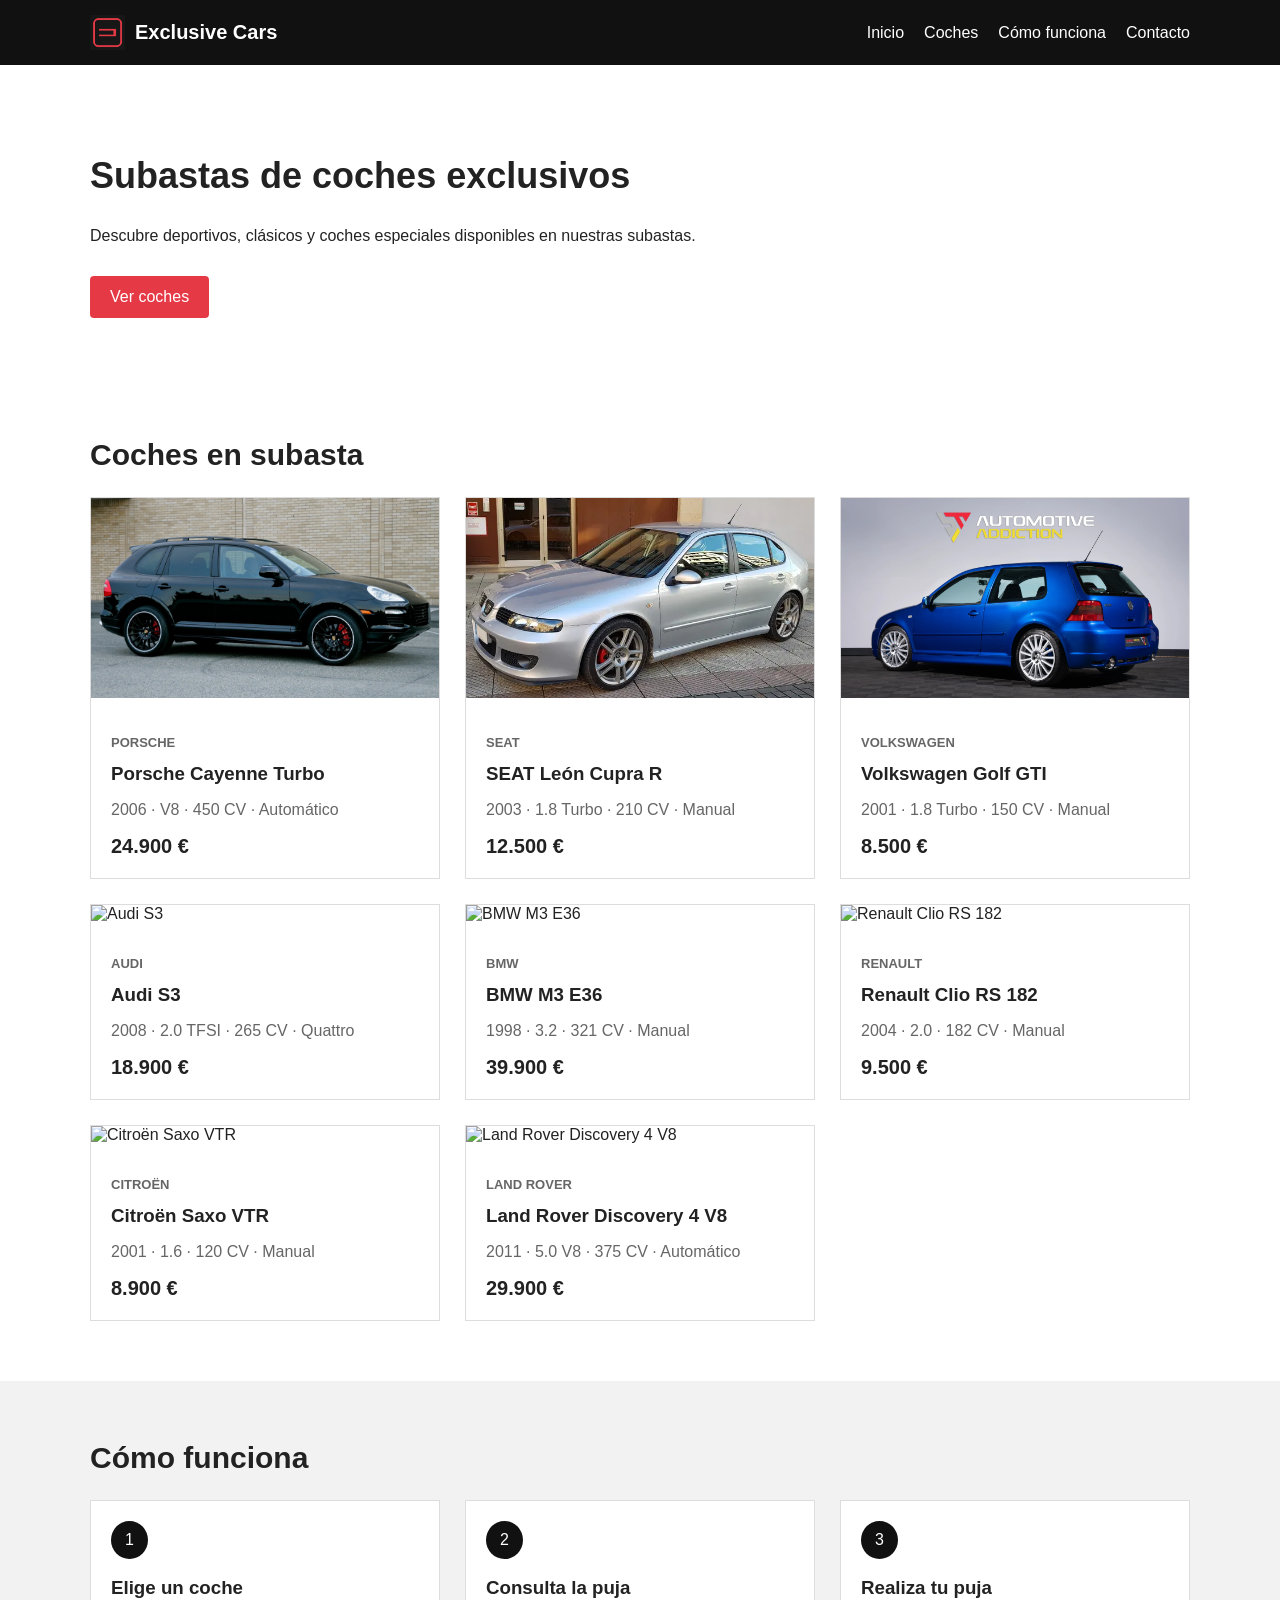
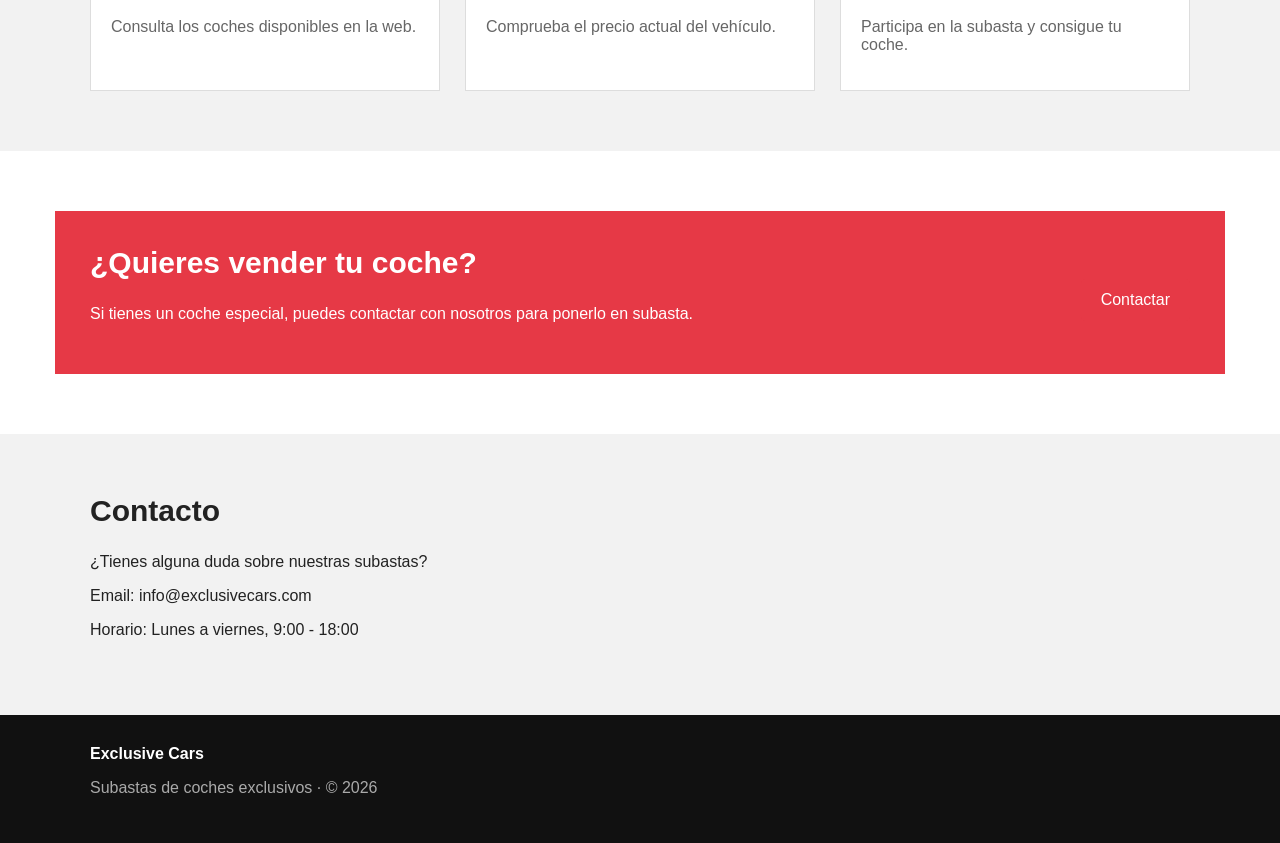
==== commit 776f89e9: "Update index.html" ====
--- a/index.html
+++ b/index.html
@@ -1,4 +1,3 @@
-```html
 <!DOCTYPE html>
 <html lang="es">
 <head>
@@ -173,4 +172,4 @@
     </footer>
 </body>
 </html>
-```
+
--- a/estilos.css
+++ b/estilos.css
@@ -1,3 +1,4 @@
+```css
 * {
     box-sizing: border-box;
 }
@@ -24,9 +25,6 @@
     margin: auto;
 }
 
-
-/* HEADER */
-
 header {
     background: #111;
     color: white;
@@ -61,30 +59,17 @@
     color: #e63946;
 }
 
-
-/* INICIO */
-
-.hero {
-    padding: 90px 0;
-    background: #171717;
-    color: white;
-}
-
-.hero h1 {
-    max-width: 700px;
-    font-size: 48px;
-    margin: 20px 0;
-}
-
-.hero p {
-    max-width: 600px;
-    line-height: 1.6;
-}
-
-.hero p:first-child {
-    color: #e63946;
-    font-weight: bold;
-    font-size: 14px;
+section {
+    padding: 60px 0;
+}
+
+h1 {
+    font-size: 36px;
+}
+
+h2 {
+    font-size: 30px;
+    margin-top: 0;
 }
 
 .boton {
@@ -100,21 +85,6 @@
     background: #c92f3b;
 }
 
-
-/* SECCIONES */
-
-section {
-    padding: 60px 0;
-}
-
-h2 {
-    font-size: 30px;
-    margin-top: 0;
-}
-
-
-/* COCHES */
-
 .coches {
     display: grid;
     grid-template-columns: repeat(3, 1fr);
@@ -154,15 +124,9 @@
     font-size: 20px;
 }
 
-
-/* FONDO GRIS */
-
 .gris {
     background: #f2f2f2;
 }
-
-
-/* COMO FUNCIONA */
 
 .pasos {
     display: grid;
@@ -188,9 +152,6 @@
     color: #666;
 }
 
-
-/* VENDER */
-
 .vender {
     display: flex;
     justify-content: space-between;
@@ -205,9 +166,6 @@
     color: white;
 }
 
-
-/* FOOTER */
-
 footer {
     background: #111;
     color: white;
@@ -218,11 +176,7 @@
     color: #aaa;
 }
 
-
-/* MOVIL */
-
 @media (max-width: 800px) {
-
     header .contenedor {
         flex-direction: column;
         gap: 15px;
@@ -233,12 +187,8 @@
         justify-content: center;
     }
 
-    .hero h1 {
-        font-size: 38px;
-    }
-
     .coches {
-        grid-template-columns: 1fr 1fr;
+        grid-template-columns: repeat(2, 1fr);
     }
 
     .pasos {
@@ -251,15 +201,13 @@
     }
 }
 
-
 @media (max-width: 550px) {
-
     .coches {
         grid-template-columns: 1fr;
     }
 
-    .hero h1 {
-        font-size: 32px;
+    h1 {
+        font-size: 30px;
     }
 
     nav {
@@ -267,3 +215,4 @@
         font-size: 14px;
     }
 }
+```
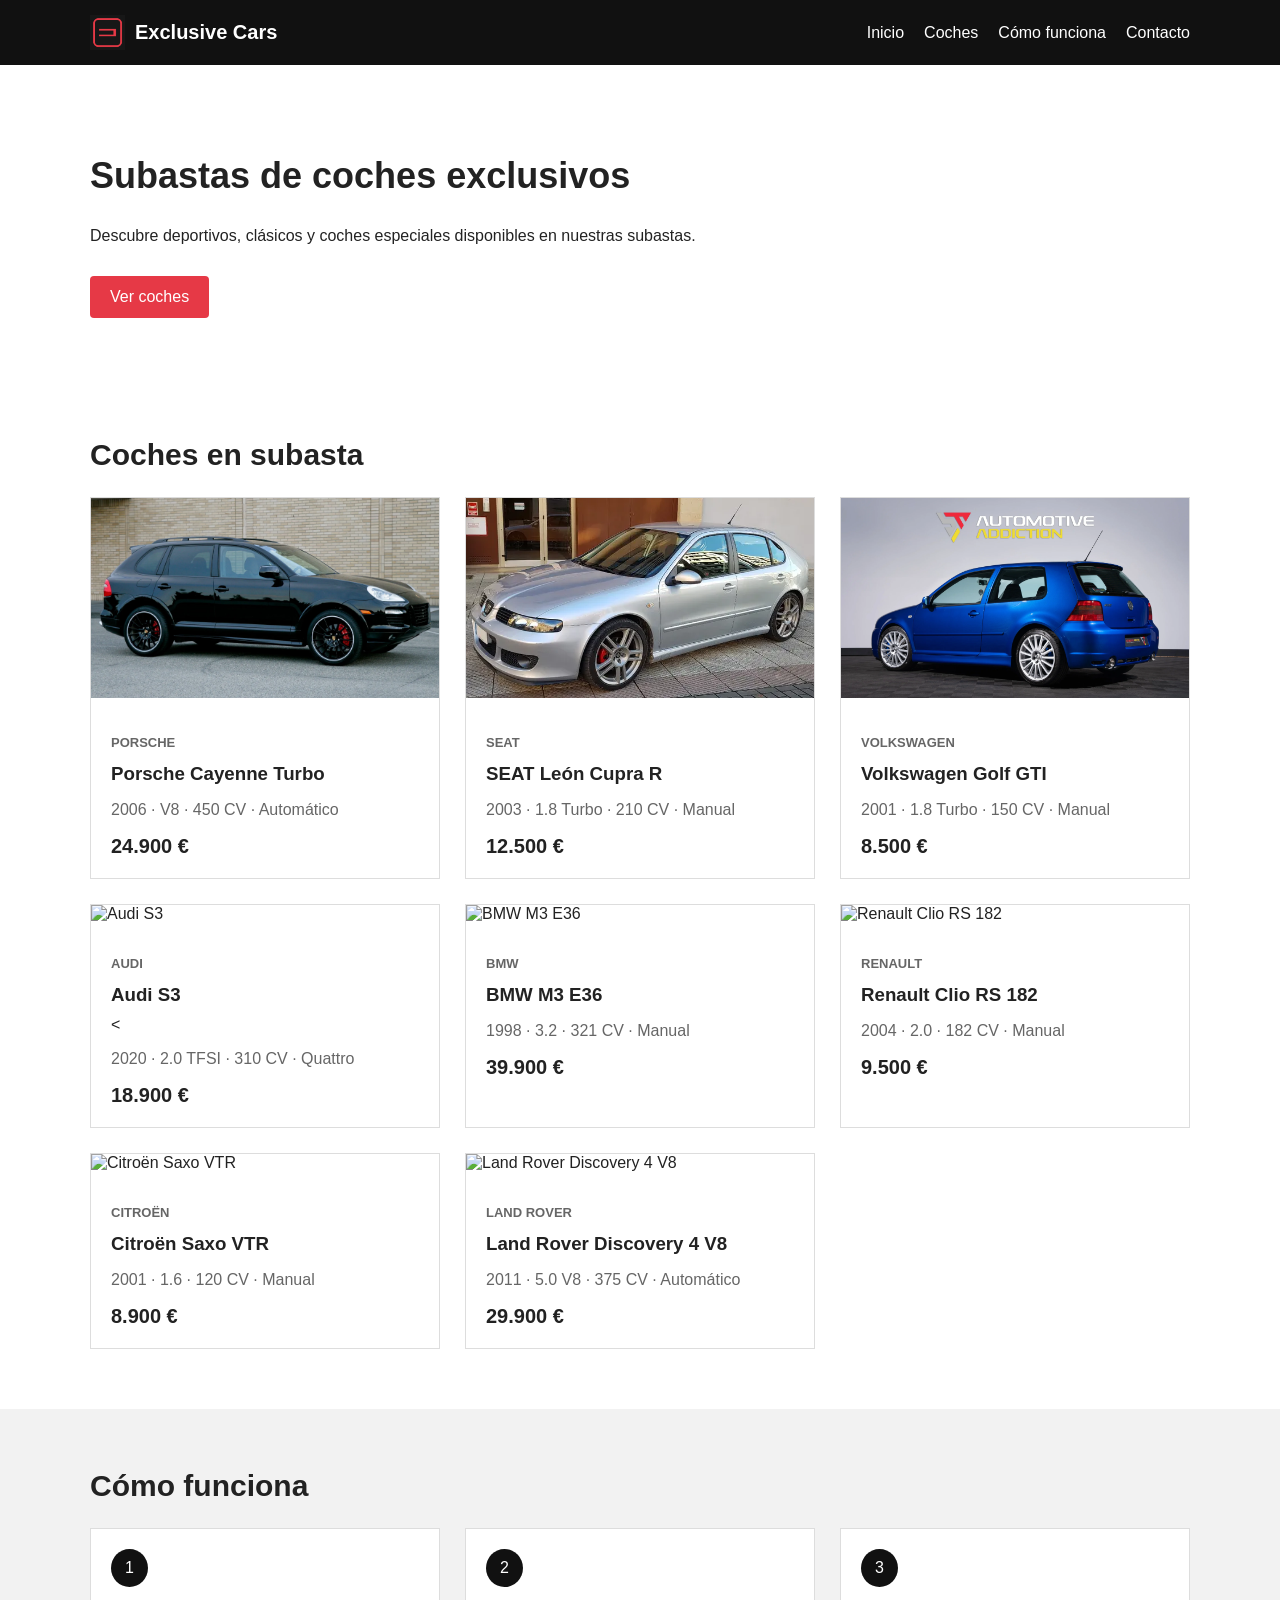
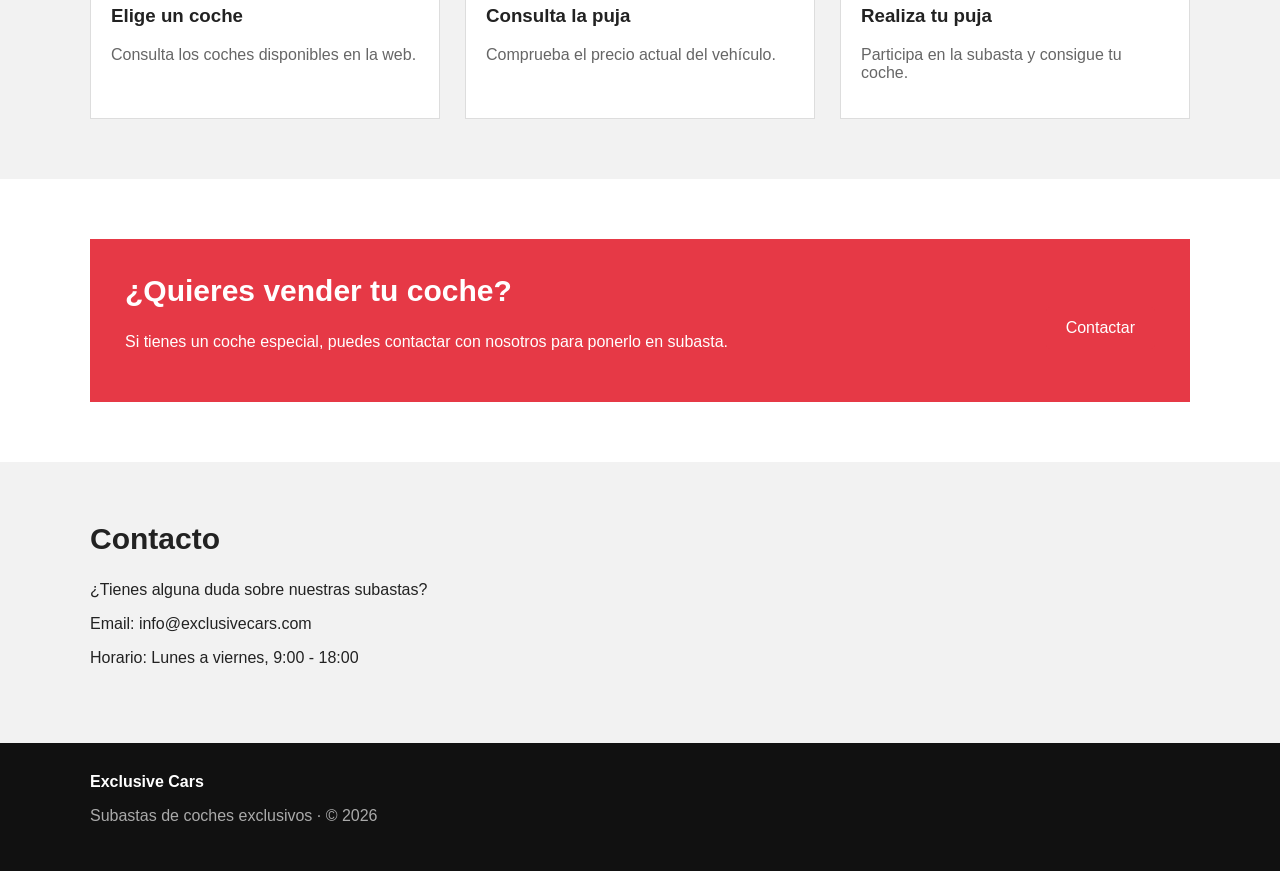
==== commit 08333525: "Update index.html" ====
--- a/index.html
+++ b/index.html
@@ -73,7 +73,7 @@
                         <div>
                             <p class="marca">AUDI</p>
                             <h3>Audi S3</h3>
-                            <p>2008 · 2.0 TFSI · 265 CV · Quattro</p>
+                            <<p>2020 · 2.0 TFSI · 310 CV · Quattro</p>
                             <strong>18.900 €</strong>
                         </div>
                     </article>
--- a/estilos.css
+++ b/estilos.css
@@ -1,4 +1,3 @@
-```css
 * {
     box-sizing: border-box;
 }
@@ -215,4 +214,3 @@
         font-size: 14px;
     }
 }
-```
